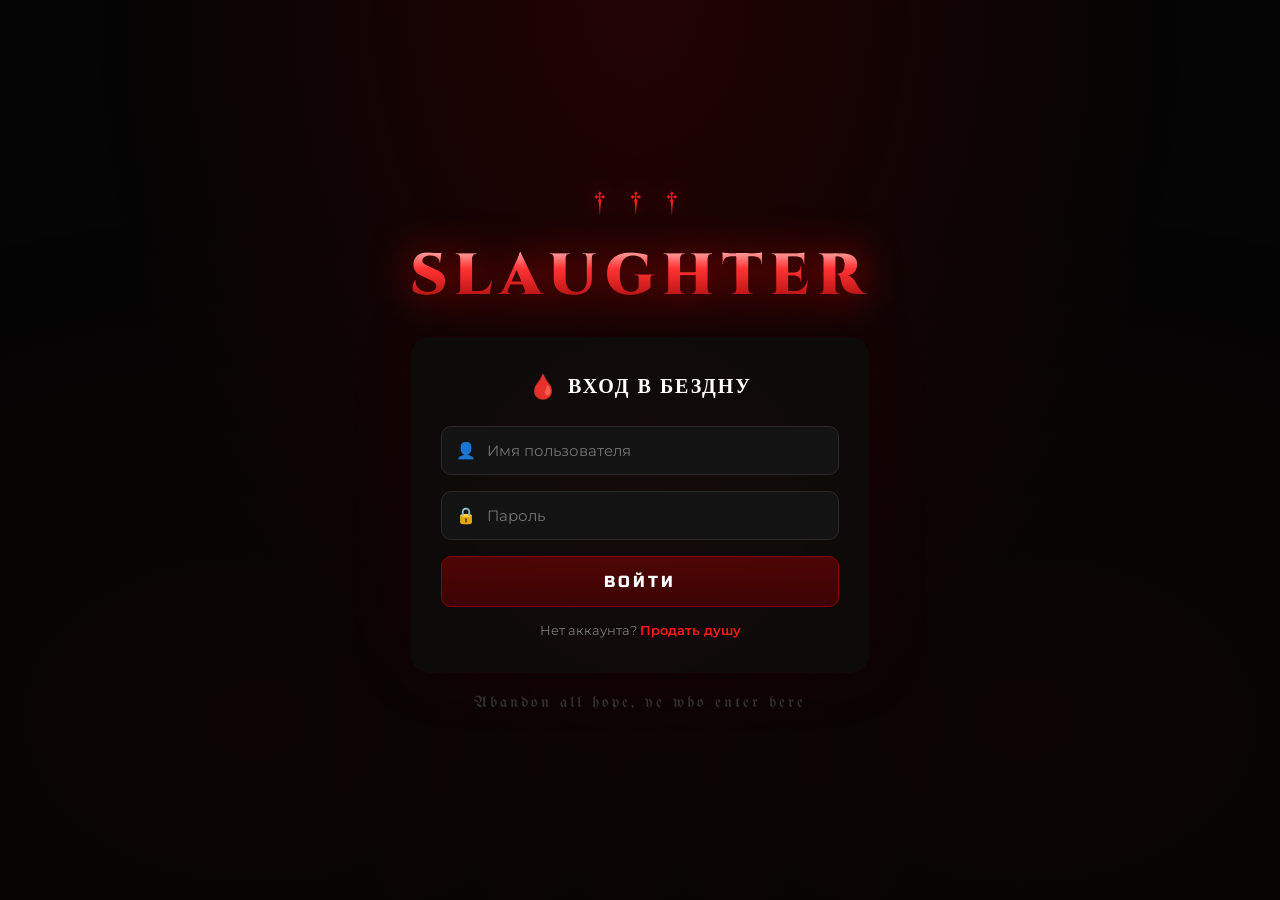
==== index.html @ d2cc7556 "Add files via upload" ====
<!DOCTYPE html>
<html lang="ru">
<head>
    <meta charset="UTF-8">
    <meta name="viewport" content="width=device-width, initial-scale=1.0">
    <title>SLAUGHTER — Орудие господства</title>
    <link rel="stylesheet" href="style.css">
</head>
<body class="main-page">

    <!-- Кровавые частицы -->
    <div class="blood-particles" id="particles"></div>

    <!-- ШАПКА С АККАУНТОМ -->
    <header class="main-header">
        <div class="header-left">
            <span class="header-logo-text">SLAUGHTER</span>
        </div>
        <div class="header-right">
            <div class="account-dropdown" id="accountDropdown">
                <button class="account-btn" id="accountBtn">
                    <span class="account-avatar">👤</span>
                    <span class="account-name" id="headerUserName">Пользователь</span>
                    <span class="account-arrow">▼</span>
                </button>
                <div class="dropdown-menu" id="dropdownMenu">
                    <div class="dropdown-user-info">
                        <div class="dropdown-avatar">👤</div>
                        <div>
                            <div class="dropdown-name" id="dropdownUserName">Пользователь</div>
                            <div class="dropdown-status">Активен</div>
                        </div>
                    </div>
                    <div class="dropdown-divider"></div>
                    <a href="#" class="dropdown-item" onclick="openSettingsModal()">
                        <span>⚙️</span> Настройки аккаунта
                    </a>
                    <a href="#" class="dropdown-item" onclick="openHwidInfoModal()">
                        <span>🔒</span> Привязки HWID
                    </a>
                    <div class="dropdown-divider"></div>
                    <a href="#" class="dropdown-item logout-item" id="logoutHeaderBtn">
                        <span>🚪</span> Выйти
                    </a>
                </div>
            </div>
        </div>
    </header>

    <div class="main-container">
        <!-- Орнамент -->
        <div class="ornament-top">† † †</div>

        <!-- Логотип -->
        <div class="logo-section">
            <h1 class="logo-title">
                <span class="logo-slau">SLAU</span><span class="logo-ghter">GHTER</span>
            </h1>
            <div class="logo-subtitle">орудие господства • minecraft cheat</div>
        </div>

        <!-- Основной контент: две колонки -->
        <div class="main-grid">
            
            <!-- ЛЕВАЯ КОЛОНКА: Новости -->
            <div class="main-left">
                <div class="news-card">
                    <div class="news-header">
                        <span class="news-icon">📰</span>
                        <h3>НОВОСТИ ПРОЕКТА</h3>
                    </div>
                    
                    <div class="news-list">
                        <div class="news-item news-pinned">
                            <div class="news-item-header">
                                <span class="news-badge">ВАЖНО</span>
                                <span class="news-date">26.05.2026</span>
                            </div>
                            <h4 class="news-title">🔥 SLAUGHTER CLIENT — ПОЛНОМАСШТАБНЫЙ РЕЛИЗ!</h4>
                            <p class="news-text">
                                Мы наконец-то выпустили полную версию клиента! Теперь доступны все модули: KillAura, Scaffold, X-Ray, Fly, Speed, NoSlow, ESP, ChestStealer и многие другие. Клиент работает на всех популярных серверах Minecraft. Обфускация на высшем уровне.
                            </p>
                        </div>

                        <div class="news-item">
                            <div class="news-item-header">
                                <span class="news-badge update">ОБНОВА</span>
                                <span class="news-date">24.05.2026</span>
                            </div>
                            <h4 class="news-title">⚡ Патч v2.1.666 — улучшенный обход защит</h4>
                            <p class="news-text">
                                Добавлен новый обход Watchdog, Intave и Matrix. Полностью переписан модуль KillAura — теперь работает безупречно.
                            </p>
                        </div>

                        <div class="news-item">
                            <div class="news-item-header">
                                <span class="news-badge beta">BETA</span>
                                <span class="news-date">20.05.2026</span>
                            </div>
                            <h4 class="news-title">🧪 BETA-ветка открыта для тестеров</h4>
                            <p class="news-text">
                                Владельцы BETA-доступа получают эксклюзивные функции раньше всех. Сейчас тестируем: AutoBuild, AntiKnockback+, и новый конфиг-менеджер.
                            </p>
                        </div>

                        <div class="news-item">
                            <div class="news-item-header">
                                <span class="news-date">18.05.2026</span>
                            </div>
                            <h4 class="news-title">📢 Планы на лето 2026</h4>
                            <p class="news-text">
                                Готовим крупное обновление: добавим визуальные темы, макросы, и поддержку Forge 1.20+. Следите за новостями!
                            </p>
                        </div>
                    </div>
                </div>
            </div>

            <!-- ПРАВАЯ КОЛОНКА: Лаунчер + скачивание -->
            <div class="main-right">
                <div class="launcher-card">
                    <div class="launcher-icon">💀</div>
                    <h2 class="launcher-name">SLAUGHTER CLIENT</h2>
                    <p class="launcher-desc">Мощнейший чит для Minecraft. Доминируй на любых серверах. Быстро, безопасно, смертельно.</p>
                    
                    <div class="features-row">
                        <div class="feature-badge">KILLAURA</div>
                        <div class="feature-badge">FLY</div>
                        <div class="feature-badge">SPEED</div>
                        <div class="feature-badge">XRAY</div>
                        <div class="feature-badge">RAPID FIRE</div>
                        <div class="feature-badge">ANTI-KA</div>
                    </div>

                    <!-- Кнопка ОПИСАНИЕ -->
                    <button class="btn-description" onclick="openDescriptionModal()">
                        <span>📋</span> ОПИСАНИЕ SLAUGHTER CLIENT
                    </button>

                    <!-- Кнопка скачивания -->
                    <button class="btn-download" id="downloadBtn" onclick="handleDownload()">
                        <span class="btn-icon">⬇️</span>
                        <span id="downloadBtnText">СКАЧАТЬ ЛАУНЧЕР</span>
                        <span class="btn-shine"></span>
                    </button>

                    <div class="subscription-status" id="subscriptionStatus"></div>

                    <a href="buy.html" class="btn-buy-secondary" id="buySubscriptionBtn" style="display: none;">
                        💳 КУПИТЬ ПОДПИСКУ
                    </a>
                </div>
            </div>

        </div>

        <!-- Подвал -->
        <div class="footer-text">No mercy. No regret. Only slaughter.</div>
    </div>

    <!-- МОДАЛКА: ОПИСАНИЕ КЛИЕНТА -->
    <div class="modal-overlay" id="descriptionModal">
        <div class="modal-plan modal-description">
            <button class="modal-close" onclick="closeDescriptionModal()">✕</button>
            <h2 class="modal-plan-title">💀 SLAUGHTER CLIENT</h2>
            <p class="description-intro">Это самый мощнейший чит-клиент.</p>
            
            <div class="description-features">
                <h3>⚡ ВОЗМОЖНОСТИ:</h3>
                
                <div class="desc-feature">
                    <span class="desc-feature-icon">🔥</span>
                    <div>
                        <strong>Rapid Fire</strong>
                        <p>Тысячи критов за меньше чем секунду. Сносит любого противника за секунду, даже голой рукой.</p>
                    </div>
                </div>

                <div class="desc-feature">
                    <span class="desc-feature-icon">⚔️</span>
                    <div>
                        <strong>KillAura — 12 блоков</strong>
                        <p>Радиус атаки увеличен до 12 блоков. Противники не успевают даже подойти.</p>
                    </div>
                </div>

                <div class="desc-feature">
                    <span class="desc-feature-icon">🕊️</span>
                    <div>
                        <strong>Fly — обход абсолютно всех античитов</strong>
                        <p>Летайте свободно на любых серверах. Ни один античит не обнаружит.</p>
                    </div>
                </div>

                <div class="desc-feature">
                    <span class="desc-feature-icon">💨</span>
                    <div>
                        <strong>Speed — обход всех античитов</strong>
                        <p>Максимальная скорость передвижения. Обходит любые защиты.</p>
                    </div>
                </div>

                <div class="desc-feature">
                    <span class="desc-feature-icon">🍎</span>
                    <div>
                        <strong>Rapid Eat</strong>
                        <p>Съедает яблоки и другую еду меньше чем за секунду. Вас невозможно убить, пока вы едите.</p>
                    </div>
                </div>

                <div class="desc-feature">
                    <span class="desc-feature-icon">🎯</span>
                    <div>
                        <strong>Multiple Goals (KillAura)</strong>
                        <p>Новая функция, позволяющая бить группы игроков до 100 человек за раз. Поддерживается Rapid Fire. Абсолютное уничтожение толпы.</p>
                    </div>
                </div>

                <div class="desc-feature">
                    <span class="desc-feature-icon">🛡️</span>
                    <div>
                        <strong>Anti-Killaura</strong>
                        <p>Не позволит никому ударить вас. Блокирует вражеские KillAura и любые атаки.</p>
                    </div>
                </div>
            </div>

            <button class="modal-plan-buy-btn" onclick="closeDescriptionModal()">
                ПОНЯЛ
            </button>
        </div>
    </div>

    <!-- МОДАЛКА: НАСТРОЙКИ АККАУНТА -->
    <div class="modal-overlay" id="settingsModal">
        <div class="modal-plan modal-settings">
            <button class="modal-close" onclick="closeSettingsModal()">✕</button>
            <h2 class="modal-plan-title">⚙️ НАСТРОЙКИ АККАУНТА</h2>
            
            <div class="settings-section">
                <h4>Сменить имя пользователя</h4>
                <div class="input-group">
                    <input type="text" id="newUsername" placeholder="Новое имя">
                </div>
                <button class="auth-btn" onclick="changeUsername()">СМЕНИТЬ ИМЯ</button>
            </div>

            <div class="settings-divider"></div>

            <div class="settings-section">
                <h4>Сменить пароль</h4>
                <div class="input-group">
                    <input type="password" id="oldPassword" placeholder="Старый пароль">
                </div>
                <div class="input-group">
                    <input type="password" id="newPassword" placeholder="Новый пароль">
                </div>
                <div class="input-group">
                    <input type="password" id="confirmPassword" placeholder="Подтвердите пароль">
                </div>
                <button class="auth-btn" onclick="changePassword()">СМЕНИТЬ ПАРОЛЬ</button>
            </div>
        </div>
    </div>

    <!-- МОДАЛКА: ПРИВЯЗКИ HWID -->
    <div class="modal-overlay" id="hwidInfoModal">
        <div class="modal-plan">
            <button class="modal-close" onclick="closeHwidInfoModal()">✕</button>
            <h2 class="modal-plan-title">🔒 ПРИВЯЗКИ HWID</h2>
            
            <div class="hwid-info-block">
                <div class="hwid-current">
                    <span class="hwid-label">Текущий HWID:</span>
                    <code class="hwid-code" id="currentHwid">A1B2-C3D4-E5F6-7890</code>
                </div>
                <p class="hwid-note">Ваш аккаунт привязан к этому оборудованию. При смене ПК или комплектующих потребуется сброс HWID.</p>
            </div>

            <div class="hwid-history">
                <h4>История сбросов:</h4>
                <div class="hwid-history-list" id="hwidHistory">
                    <div class="hwid-history-item">
                        <span class="hwid-history-date">26.05.2026</span>
                        <span class="hwid-history-action">Первичная привязка</span>
                    </div>
                </div>
            </div>

            <a href="buy.html" class="modal-plan-buy-btn" style="display: inline-block; text-align: center; text-decoration: none; margin-top: 20px;">
                СБРОСИТЬ HWID (999 ₽)
            </a>
            <p class="modal-plan-note">Сброс доступен не чаще 1 раза в 30 дней</p>
        </div>
    </div>

    <!-- МОДАЛКА: СКАЧИВАНИЕ -->
    <div class="modal-overlay" id="downloadModal">
        <div class="modal-plan">
            <button class="modal-close" onclick="closeDownloadModal()">✕</button>
            <h2 class="modal-plan-title" id="downloadModalTitle">⬇️ ЗАГРУЗКА</h2>
            <p style="text-align: center; color: #ccc; margin-bottom: 20px;" id="downloadModalText"></p>
            <button class="modal-plan-buy-btn" onclick="closeDownloadModal()">ПОНЯЛ</button>
        </div>
    </div>

    <script>
        // Проверка авторизации
        const currentUser = sessionStorage.getItem('slaughter_user');
        if (!currentUser) {
            window.location.href = 'auth.html';
        }

        document.getElementById('headerUserName').textContent = currentUser;
        document.getElementById('dropdownUserName').textContent = currentUser;

        // Дропдаун аккаунта
        const accountBtn = document.getElementById('accountBtn');
        const dropdownMenu = document.getElementById('dropdownMenu');
        let dropdownOpen = false;

        accountBtn.addEventListener('click', function(e) {
            e.stopPropagation();
            dropdownOpen = !dropdownOpen;
            dropdownMenu.classList.toggle('show', dropdownOpen);
        });

        document.addEventListener('click', function() {
            dropdownOpen = false;
            dropdownMenu.classList.remove('show');
        });

        dropdownMenu.addEventListener('click', function(e) {
            e.stopPropagation();
        });

        // Проверка подписки
        function checkSubscription() {
            const sub = localStorage.getItem('slaughter_subscription_' + currentUser);
            return sub ? JSON.parse(sub) : null;
        }

        function updateDownloadButton() {
            const sub = checkSubscription();
            const downloadBtn = document.getElementById('downloadBtn');
            const downloadBtnText = document.getElementById('downloadBtnText');
            const buyBtn = document.getElementById('buySubscriptionBtn');
            const statusDiv = document.getElementById('subscriptionStatus');

            if (sub && sub.active) {
                const endDate = new Date(sub.endDate);
                const now = new Date();
                
                if (endDate > now) {
                    downloadBtn.className = 'btn-download active-sub';
                    downloadBtnText.textContent = 'СКАЧАТЬ ЛАУНЧЕР';
                    downloadBtn.disabled = false;
                    buyBtn.style.display = 'none';
                    
                    const daysLeft = Math.ceil((endDate - now) / (1000 * 60 * 60 * 24));
                    statusDiv.innerHTML = `
                        <div class="sub-status active">
                            ✅ Подписка активна • ${sub.plan} • Осталось ${daysLeft} дн.
                        </div>`;
                } else {
                    downloadBtn.className = 'btn-download expired-sub';
                    downloadBtnText.textContent = 'ПОДПИСКА ИСТЕКЛА';
                    downloadBtn.disabled = true;
                    buyBtn.style.display = 'inline-block';
                    
                    statusDiv.innerHTML = `
                        <div class="sub-status expired">
                            ❌ Подписка истекла • ${sub.plan}
                        </div>`;
                }
            } else {
                downloadBtn.className = 'btn-download no-sub';
                downloadBtnText.textContent = 'ТРЕБУЕТСЯ ПОДПИСКА';
                downloadBtn.disabled = true;
                buyBtn.style.display = 'inline-block';
                
                statusDiv.innerHTML = `
                    <div class="sub-status no-subscription">
                        ❌ Нет активной подписки
                    </div>`;
            }
        }

        // Скачивание
        function handleDownload() {
            const sub = checkSubscription();
            if (!sub || !sub.active) {
                document.getElementById('downloadModalTitle').textContent = '⚠️ ДОСТУП ЗАКРЫТ';
                document.getElementById('downloadModalText').textContent = 'Для скачивания лаунчера необходима активная подписка. Перейдите в раздел покупки и выберите тариф.';
                document.getElementById('downloadModal').classList.add('active');
                document.body.style.overflow = 'hidden';
                return;
            }

            const endDate = new Date(sub.endDate);
            const now = new Date();
            if (endDate <= now) {
                document.getElementById('downloadModalTitle').textContent = '⚠️ ПОДПИСКА ИСТЕКЛА';
                document.getElementById('downloadModalText').textContent = 'Срок вашей подписки истёк. Продлите подписку для продолжения использования.';
                document.getElementById('downloadModal').classList.add('active');
                document.body.style.overflow = 'hidden';
                return;
            }

            document.getElementById('downloadModalTitle').textContent = '⬇️ ЗАГРУЗКА НАЧАЛАСЬ';
            document.getElementById('downloadModalText').textContent = 'SLAUGHTER_Launcher_v2.1.666.exe будет загружен в ближайшее время. Проверьте папку "Загрузки".';
            document.getElementById('downloadModal').classList.add('active');
            document.body.style.overflow = 'hidden';
        }

        function closeDownloadModal() {
            document.getElementById('downloadModal').classList.remove('active');
            document.body.style.overflow = '';
        }

        // Модалка описания
        function openDescriptionModal() {
            document.getElementById('descriptionModal').classList.add('active');
            document.body.style.overflow = 'hidden';
        }

        function closeDescriptionModal() {
            document.getElementById('descriptionModal').classList.remove('active');
            document.body.style.overflow = '';
        }

        // Модалка настроек
        function openSettingsModal() {
            dropdownOpen = false;
            dropdownMenu.classList.remove('show');
            document.getElementById('settingsModal').classList.add('active');
            document.body.style.overflow = 'hidden';
        }

        function closeSettingsModal() {
            document.getElementById('settingsModal').classList.remove('active');
            document.body.style.overflow = '';
        }

        function changeUsername() {
            const newName = document.getElementById('newUsername').value.trim();
            if (!newName) { alert('Введите новое имя!'); return; }
            const userDataKey = 'slaughter_user_' + currentUser;
            const userData = JSON.parse(localStorage.getItem(userDataKey) || '{}');
            userData.user = newName;
            localStorage.removeItem(userDataKey);
            localStorage.setItem('slaughter_user_' + newName, JSON.stringify(userData));
            sessionStorage.setItem('slaughter_user', newName);
            document.getElementById('headerUserName').textContent = newName;
            document.getElementById('dropdownUserName').textContent = newName;
            document.getElementById('newUsername').value = '';
            alert('Имя успешно изменено!');
            location.reload();
        }

        function changePassword() {
            const oldPass = document.getElementById('oldPassword').value.trim();
            const newPass = document.getElementById('newPassword').value.trim();
            const confirmPass = document.getElementById('confirmPassword').value.trim();
            if (!oldPass || !newPass || !confirmPass) { alert('Заполните все поля!'); return; }
            if (newPass !== confirmPass) { alert('Пароли не совпадают!'); return; }
            const userDataKey = 'slaughter_user_' + currentUser;
            const userData = JSON.parse(localStorage.getItem(userDataKey) || '{}');
            if (userData.pass && userData.pass !== oldPass) { alert('Неверный старый пароль!'); return; }
            userData.pass = newPass;
            localStorage.setItem(userDataKey, JSON.stringify(userData));
            document.getElementById('oldPassword').value = '';
            document.getElementById('newPassword').value = '';
            document.getElementById('confirmPassword').value = '';
            alert('Пароль успешно изменён!');
        }

        // Модалка HWID
        function openHwidInfoModal() {
            dropdownOpen = false;
            dropdownMenu.classList.remove('show');
            document.getElementById('hwidInfoModal').classList.add('active');
            document.body.style.overflow = 'hidden';
            const fakeHwid = Array.from({length: 4}, () => 
                Math.random().toString(16).substring(2, 6).toUpperCase()
            ).join('-');
            document.getElementById('currentHwid').textContent = fakeHwid;
        }

        function closeHwidInfoModal() {
            document.getElementById('hwidInfoModal').classList.remove('active');
            document.body.style.overflow = '';
        }

        // Выход
        document.getElementById('logoutHeaderBtn').addEventListener('click', function(e) {
            e.preventDefault();
            sessionStorage.removeItem('slaughter_user');
            window.location.href = 'auth.html';
        });

        // Закрытие модалок по фону
        ['downloadModal', 'settingsModal', 'hwidInfoModal', 'descriptionModal'].forEach(id => {
            document.getElementById(id).addEventListener('click', function(e) {
                if (e.target === this) {
                    this.classList.remove('active');
                    document.body.style.overflow = '';
                }
            });
        });

        // Частицы
        const particlesContainer = document.getElementById('particles');
        for (let i = 0; i < 30; i++) {
            const drop = document.createElement('div');
            drop.classList.add('blood-drop');
            drop.style.left = Math.random() * 100 + '%';
            drop.style.animationDuration = (Math.random() * 4 + 3) + 's';
            drop.style.animationDelay = Math.random() * 6 + 's';
            drop.style.width = (Math.random() * 4 + 1) + 'px';
            drop.style.height = drop.style.width;
            particlesContainer.appendChild(drop);
        }

        updateDownloadButton();

        // Тестовые функции
        console.log('%c🩸 Тестовые команды:', 'color: #ff1a1a; font-size: 14px;');
        console.log('%caddTestSubscription() %c— добавить подписку', 'color: #fff;', 'color: #888;');
        console.log('%cremoveTestSubscription() %c— удалить подписку', 'color: #fff;', 'color: #888;');

        window.addTestSubscription = function() {
            const sub = {
                active: true,
                plan: '30 дней — STABLE',
                endDate: new Date(Date.now() + 30 * 24 * 60 * 60 * 1000).toISOString(),
                purchasedAt: new Date().toISOString()
            };
            localStorage.setItem('slaughter_subscription_' + currentUser, JSON.stringify(sub));
            updateDownloadButton();
            console.log('✅ Подписка добавлена!');
        };

        window.removeTestSubscription = function() {
            localStorage.removeItem('slaughter_subscription_' + currentUser);
            updateDownloadButton();
            console.log('❌ Подписка удалена!');
        };
    </script>
</body>
</html>
---- style.css ----
@import url('https://fonts.googleapis.com/css2?family=UnifrakturMaguntia&display=swap');
@import url('https://fonts.googleapis.com/css2?family=Montserrat:wght@300;400;500;600;700;800;900&display=swap');
@import url('https://fonts.googleapis.com/css2?family=Russo+One&display=swap');
@import url('https://fonts.googleapis.com/css2?family=Cinzel:wght@400;600;700;900&display=swap');

:root {
    --blood: #8b0000;
    --blood-bright: #ff1a1a;
    --blood-deep: #4a0000;
    --dark: #050505;
    --dark-card: #0a0a0a;
    --dark-card2: #111111;
    --dark-border: #1a0000;
    --text: #b0b0b0;
    --text-bright: #ffffff;
    --accent-glow: rgba(255, 0, 0, 0.7);
    --gothic: 'UnifrakturMaguntia', cursive;
    --main: 'Montserrat', sans-serif;
    --russo: 'Russo One', sans-serif;
    --cinzel: 'Cinzel', serif;
}

* {
    margin: 0;
    padding: 0;
    box-sizing: border-box;
}

body {
    background-color: var(--dark);
    color: var(--text);
    font-family: var(--main);
    min-height: 100vh;
    overflow-x: hidden;
    position: relative;
}

body::before {
    content: '';
    position: fixed;
    top: 0;
    left: 0;
    width: 100%;
    height: 100%;
    background:
        radial-gradient(ellipse at 50% 0%, rgba(80, 0, 0, 0.4) 0%, transparent 60%),
        radial-gradient(ellipse at 20% 80%, rgba(40, 0, 0, 0.2) 0%, transparent 50%),
        radial-gradient(ellipse at 80% 80%, rgba(40, 0, 0, 0.2) 0%, transparent 50%);
    z-index: 0;
    pointer-events: none;
}

/* Частицы */
.blood-particles {
    position: fixed;
    top: 0;
    left: 0;
    width: 100%;
    height: 100%;
    pointer-events: none;
    z-index: 1;
}

.blood-drop {
    position: absolute;
    width: 4px;
    height: 4px;
    background: var(--blood-bright);
    border-radius: 50%;
    animation: fall linear infinite;
    opacity: 0;
    box-shadow: 0 0 8px var(--blood-bright), 0 0 15px var(--blood);
}

@keyframes fall {
    0% {
        transform: translateY(-100px) translateX(0);
        opacity: 0;
    }
    10% {
        opacity: 0.8;
    }
    90% {
        opacity: 0.8;
    }
    100% {
        transform: translateY(105vh) translateX(80px);
        opacity: 0;
    }
}

/* Орнамент */
.ornament-top {
    text-align: center;
    font-family: var(--gothic);
    color: var(--blood-bright);
    font-size: 26px;
    letter-spacing: 8px;
    text-shadow: 0 0 20px var(--accent-glow), 0 0 40px var(--blood);
    animation: flicker 3s infinite;
    user-select: none;
    position: relative;
    z-index: 2;
}

@keyframes flicker {
    0%,
    100% {
        opacity: 1;
        text-shadow: 0 0 20px var(--accent-glow), 0 0 40px var(--blood);
    }
    5% {
        opacity: 0.6;
        text-shadow: 0 0 30px var(--accent-glow), 0 0 60px var(--blood);
    }
    10% {
        opacity: 1;
        text-shadow: 0 0 15px var(--accent-glow), 0 0 35px var(--blood);
    }
    50% {
        opacity: 0.8;
        text-shadow: 0 0 25px var(--accent-glow), 0 0 50px var(--blood);
    }
}

/* ==================== ШАПКА ==================== */
.main-header {
    position: fixed;
    top: 0;
    left: 0;
    width: 100%;
    padding: 12px 25px;
    display: flex;
    align-items: center;
    justify-content: space-between;
    z-index: 100;
    background: rgba(5, 5, 5, 0.85);
    backdrop-filter: blur(10px);
    -webkit-backdrop-filter: blur(10px);
    border-bottom: 1px solid #1a0000;
}

.header-left {}

.header-logo-text {
    font-family: var(--cinzel);
    font-size: 20px;
    font-weight: 900;
    letter-spacing: 4px;
    color: var(--blood-bright);
    text-shadow: 0 0 15px rgba(255, 0, 0, 0.5);
}

.header-right {
    position: relative;
}

.account-dropdown {
    position: relative;
}

.account-btn {
    display: flex;
    align-items: center;
    gap: 8px;
    background: rgba(139, 0, 0, 0.2);
    border: 1px solid #2a0000;
    color: #ccc;
    padding: 8px 16px;
    border-radius: 50px;
    cursor: pointer;
    font-family: var(--main);
    font-size: 14px;
    font-weight: 600;
    transition: all 0.3s;
}

.account-btn:hover {
    border-color: var(--blood);
    background: rgba(139, 0, 0, 0.35);
    color: #fff;
}

.account-avatar {
    font-size: 18px;
}

.account-name {
    max-width: 120px;
    overflow: hidden;
    text-overflow: ellipsis;
    white-space: nowrap;
}

.account-arrow {
    font-size: 10px;
    color: #666;
    transition: transform 0.3s;
}

.dropdown-menu {
    display: none;
    position: absolute;
    top: calc(100% + 8px);
    right: 0;
    background: #0d0d0d;
    border: 1px solid #1a0000;
    border-radius: 14px;
    min-width: 240px;
    box-shadow: 0 10px 40px rgba(0, 0, 0, 0.7), 0 0 30px rgba(139, 0, 0, 0.15);
    overflow: hidden;
    z-index: 200;
    animation: dropdownIn 0.2s ease;
}

.dropdown-menu.show {
    display: block;
}

@keyframes dropdownIn {
    from {
        opacity: 0;
        transform: translateY(-10px);
    }
    to {
        opacity: 1;
        transform: translateY(0);
    }
}

.dropdown-user-info {
    display: flex;
    align-items: center;
    gap: 12px;
    padding: 16px 18px;
}

.dropdown-avatar {
    width: 42px;
    height: 42px;
    background: rgba(139, 0, 0, 0.3);
    border: 1px solid var(--blood);
    border-radius: 50%;
    display: flex;
    align-items: center;
    justify-content: center;
    font-size: 20px;
}

.dropdown-name {
    color: #fff;
    font-weight: 700;
    font-size: 15px;
}

.dropdown-status {
    color: #4a4;
    font-size: 12px;
}

.dropdown-divider {
    height: 1px;
    background: #1a1a1a;
}

.dropdown-item {
    display: flex;
    align-items: center;
    gap: 10px;
    padding: 13px 18px;
    color: #aaa;
    text-decoration: none;
    font-size: 14px;
    font-weight: 500;
    transition: all 0.2s;
    cursor: pointer;
}

.dropdown-item:hover {
    background: rgba(139, 0, 0, 0.15);
    color: #fff;
}

.dropdown-item.logout-item {
    color: #888;
}

.dropdown-item.logout-item:hover {
    color: var(--blood-bright);
    background: rgba(139, 0, 0, 0.1);
}

/* ==================== ГЛАВНАЯ ==================== */
.main-page {
    padding-top: 70px;
}

.main-container {
    position: relative;
    z-index: 10;
    width: 100%;
    max-width: 1200px;
    margin: 0 auto;
    padding: 20px;
    display: flex;
    flex-direction: column;
    align-items: center;
    gap: 20px;
}

.logo-section {
    text-align: center;
    margin-bottom: 5px;
}

.logo-title {
    font-family: var(--cinzel);
    font-size: 56px;
    font-weight: 900;
    letter-spacing: 6px;
    line-height: 1;
}

.logo-slau {
    background: linear-gradient(180deg, #ffffff 0%, #cccccc 100%);
    -webkit-background-clip: text;
    background-clip: text;
    -webkit-text-fill-color: transparent;
}

.logo-ghter {
    background: linear-gradient(180deg, #ff4444 0%, #8b0000 100%);
    -webkit-background-clip: text;
    background-clip: text;
    -webkit-text-fill-color: transparent;
    filter: drop-shadow(0 0 15px rgba(255, 0, 0, 0.8));
}

.logo-subtitle {
    font-family: var(--main);
    font-weight: 300;
    font-size: 13px;
    letter-spacing: 6px;
    text-transform: uppercase;
    color: #666;
    margin-top: 5px;
}

.main-grid {
    display: grid;
    grid-template-columns: 1fr 1fr;
    gap: 25px;
    width: 100%;
    align-items: start;
}

.main-left {}

.main-right {}

/* Новости */
.news-card {
    background: var(--dark-card);
    border: 2px solid var(--dark-border);
    border-radius: 24px;
    padding: 28px 22px;
    box-shadow: 0 0 30px rgba(0, 0, 0, 0.4);
    height: fit-content;
}

.news-header {
    display: flex;
    align-items: center;
    gap: 10px;
    margin-bottom: 18px;
    padding-bottom: 14px;
    border-bottom: 1px solid #1a1a1a;
}

.news-header h3 {
    font-family: var(--cinzel);
    font-size: 19px;
    color: #fff;
    letter-spacing: 2px;
}

.news-icon {
    font-size: 22px;
}

.news-list {
    display: flex;
    flex-direction: column;
    gap: 14px;
    max-height: 550px;
    overflow-y: auto;
    padding-right: 5px;
}

.news-list::-webkit-scrollbar {
    width: 4px;
}

.news-list::-webkit-scrollbar-track {
    background: #0a0a0a;
    border-radius: 2px;
}

.news-list::-webkit-scrollbar-thumb {
    background: var(--blood);
    border-radius: 2px;
}

.news-item {
    background: rgba(255, 255, 255, 0.015);
    border: 1px solid #151515;
    border-radius: 14px;
    padding: 16px;
    transition: all 0.3s;
}

.news-item:hover {
    border-color: #2a0000;
    background: rgba(255, 0, 0, 0.02);
}

.news-item.news-pinned {
    border-color: var(--blood);
    background: rgba(139, 0, 0, 0.05);
}

.news-item-header {
    display: flex;
    align-items: center;
    gap: 10px;
    margin-bottom: 6px;
}

.news-badge {
    padding: 3px 10px;
    border-radius: 50px;
    font-size: 10px;
    font-weight: 700;
    letter-spacing: 1px;
    background: var(--blood);
    color: #fff;
}

.news-badge.update {
    background: #1a6b1a;
}

.news-badge.beta {
    background: #6b4a1a;
}

.news-date {
    color: #555;
    font-size: 11px;
}

.news-title {
    font-size: 14px;
    font-weight: 700;
    color: #ddd;
    margin-bottom: 6px;
}

.news-text {
    font-size: 12px;
    color: #999;
    line-height: 1.5;
}

/* Лаунчер */
.launcher-card {
    background: var(--dark-card);
    border: 2px solid var(--dark-border);
    border-radius: 24px;
    padding: 35px 28px;
    text-align: center;
    position: relative;
    box-shadow: 0 0 40px rgba(139, 0, 0, 0.2);
    width: 100%;
    animation: cardPulse 4s infinite ease-in-out;
}

@keyframes cardPulse {
    0%,
    100% {
        box-shadow: 0 0 40px rgba(139, 0, 0, 0.2);
    }
    50% {
        box-shadow: 0 0 55px rgba(255, 0, 0, 0.3);
    }
}

.launcher-icon {
    font-size: 50px;
    margin-bottom: 10px;
    animation: iconFloat 3s infinite ease-in-out;
}

@keyframes iconFloat {
    0%,
    100% {
        transform: translateY(0);
    }
    50% {
        transform: translateY(-10px);
    }
}

.launcher-name {
    font-family: var(--cinzel);
    font-size: 24px;
    font-weight: 700;
    color: #fff;
    letter-spacing: 3px;
    margin-bottom: 10px;
}

.launcher-desc {
    color: #888;
    font-size: 13px;
    line-height: 1.6;
    margin-bottom: 18px;
}

.features-row {
    display: flex;
    flex-wrap: wrap;
    justify-content: center;
    gap: 7px;
    margin-bottom: 20px;
}

.feature-badge {
    background: rgba(139, 0, 0, 0.3);
    border: 1px solid var(--blood);
    padding: 5px 12px;
    border-radius: 50px;
    font-size: 10px;
    font-weight: 700;
    letter-spacing: 1px;
    color: var(--blood-bright);
}

/* Кнопка описания */
.btn-description {
    display: inline-block;
    background: transparent;
    border: 1px solid #444;
    color: #aaa;
    font-family: var(--russo);
    font-size: 14px;
    text-transform: uppercase;
    letter-spacing: 2px;
    padding: 12px 25px;
    border-radius: 8px;
    cursor: pointer;
    text-decoration: none;
    transition: all 0.3s ease;
    margin-bottom: 15px;
    width: auto;
}

.btn-description:hover {
    border-color: #888;
    color: #fff;
    box-shadow: 0 0 20px rgba(255, 255, 255, 0.1);
    transform: translateY(-2px);
}

/* Кнопка скачивания */
.btn-download {
    display: inline-block;
    background: linear-gradient(180deg, #1a0000 0%, #0a0000 100%);
    border: 2px solid var(--blood);
    color: var(--blood-bright);
    font-family: var(--russo);
    font-size: 20px;
    text-transform: uppercase;
    letter-spacing: 2px;
    padding: 16px 45px;
    border-radius: 10px;
    cursor: pointer;
    text-decoration: none;
    position: relative;
    overflow: hidden;
    transition: all 0.4s ease;
    box-shadow: 0 5px 25px rgba(139, 0, 0, 0.4);
    margin-bottom: 12px;
}

.btn-download:hover:not(:disabled) {
    background: linear-gradient(180deg, #2a0000 0%, #1a0000 100%);
    border-color: var(--blood-bright);
    color: #fff;
    box-shadow: 0 5px 50px rgba(255, 0, 0, 0.6);
    transform: scale(1.05);
    letter-spacing: 4px;
}

.btn-download:active:not(:disabled) {
    transform: scale(0.95);
}

.btn-download:disabled {
    cursor: not-allowed;
    opacity: 0.5;
}

.btn-download.active-sub {
    border-color: #1a6b1a;
    color: #4a4;
    box-shadow: 0 5px 25px rgba(0, 139, 0, 0.3);
}

.btn-download.active-sub:hover:not(:disabled) {
    border-color: #2a9b2a;
    color: #fff;
    box-shadow: 0 5px 50px rgba(0, 200, 0, 0.5);
}

.btn-download.expired-sub {
    border-color: #666;
    color: #888;
}

.btn-download.no-sub {
    border-color: #666;
    color: #888;
}

.btn-icon {
    margin-right: 8px;
}

.btn-shine {
    position: absolute;
    top: 0;
    left: -100%;
    width: 100%;
    height: 100%;
    background: linear-gradient(90deg, transparent, rgba(255, 0, 0, 0.15), transparent);
    transition: left 0.5s ease;
}

.btn-download:hover .btn-shine {
    left: 100%;
}

/* Статус подписки */
.subscription-status {
    margin-top: 8px;
}

.sub-status {
    font-size: 12px;
    padding: 6px 14px;
    border-radius: 50px;
    display: inline-block;
}

.sub-status.active {
    background: rgba(0, 139, 0, 0.15);
    border: 1px solid #1a6b1a;
    color: #4a4;
}

.sub-status.expired {
    background: rgba(139, 0, 0, 0.15);
    border: 1px solid var(--blood);
    color: #a44;
}

.sub-status.no-subscription {
    background: rgba(255, 255, 255, 0.03);
    border: 1px solid #333;
    color: #888;
}

/* Кнопка покупки */
.btn-buy-secondary {
    display: inline-block;
    margin-top: 10px;
    background: transparent;
    border: 1px solid var(--blood);
    color: var(--blood-bright);
    font-family: var(--russo);
    font-size: 15px;
    text-transform: uppercase;
    letter-spacing: 2px;
    padding: 12px 30px;
    border-radius: 8px;
    text-decoration: none;
    transition: all 0.3s;
}

.btn-buy-secondary:hover {
    background: var(--blood);
    color: #fff;
    box-shadow: 0 0 25px rgba(255, 0, 0, 0.5);
}

/* Футер */
.footer-text {
    text-align: center;
    font-family: var(--cinzel);
    font-size: 13px;
    color: #333;
    letter-spacing: 4px;
    text-transform: uppercase;
    margin-top: 10px;
}

/* ==================== АВТОРИЗАЦИЯ ==================== */
.auth-page {
    display: flex;
    align-items: center;
    justify-content: center;
    padding: 20px;
    min-height: 100vh;
}

.auth-wrapper {
    position: relative;
    z-index: 10;
    width: 100%;
    max-width: 460px;
    display: flex;
    flex-direction: column;
    align-items: center;
    gap: 20px;
}

.auth-logo {
    font-family: var(--cinzel);
    font-size: 58px;
    font-weight: 900;
    letter-spacing: 8px;
    text-align: center;
    background: linear-gradient(180deg, #fff 0%, #ff3333 40%, #8b0000 100%);
    -webkit-background-clip: text;
    background-clip: text;
    -webkit-text-fill-color: transparent;
    filter: drop-shadow(0 0 20px rgba(255, 0, 0, 0.7));
    animation: logoGlow 2s infinite ease-in-out;
}

@keyframes logoGlow {
    0%,
    100% {
        filter: drop-shadow(0 0 20px rgba(255, 0, 0, 0.7));
    }
    50% {
        filter: drop-shadow(0 0 35px rgba(255, 0, 0, 1));
    }
}

.auth-card {
    background: var(--dark-card);
    border: 1px solid var(--dark-border);
    border-radius: 20px;
    padding: 35px 30px;
    width: 100%;
    box-shadow: 0 0 30px rgba(0, 0, 0, 0.6), 0 0 60px rgba(139, 0, 0, 0.15);
    position: relative;
    overflow: hidden;
}

.auth-card::before {
    content: '';
    position: absolute;
    top: -50%;
    left: -50%;
    width: 200%;
    height: 200%;
    background: radial-gradient(circle, rgba(255, 0, 0, 0.04) 0%, transparent 70%);
    animation: rotateGlow 8s linear infinite;
}

@keyframes rotateGlow {
    0% {
        transform: rotate(0deg);
    }
    100% {
        transform: rotate(360deg);
    }
}

.auth-card-header {
    display: flex;
    align-items: center;
    justify-content: center;
    gap: 10px;
    margin-bottom: 25px;
}

.auth-card-header h2 {
    font-family: var(--cinzel);
    font-size: 20px;
    color: var(--text-bright);
    letter-spacing: 2px;
    position: relative;
    z-index: 1;
}

.auth-card-icon {
    font-size: 24px;
}

.input-group {
    position: relative;
    margin-bottom: 16px;
    z-index: 1;
}

.input-group input {
    width: 100%;
    background: rgba(20, 20, 20, 0.9);
    border: 1px solid #2a2a2a;
    border-radius: 10px;
    padding: 14px 16px 14px 45px;
    color: #fff;
    font-family: var(--main);
    font-size: 15px;
    transition: all 0.3s ease;
    outline: none;
}

.input-group input:focus {
    border-color: var(--blood-bright);
    box-shadow: 0 0 20px rgba(255, 0, 0, 0.25);
    background: rgba(25, 0, 0, 0.6);
}

.input-icon {
    position: absolute;
    left: 15px;
    top: 50%;
    transform: translateY(-50%);
    font-size: 16px;
}

.auth-btn {
    width: 100%;
    padding: 15px;
    border: 1px solid var(--blood);
    background: linear-gradient(180deg, rgba(139, 0, 0, 0.5) 0%, rgba(80, 0, 0, 0.7) 100%);
    color: #fff;
    font-family: var(--russo);
    font-size: 16px;
    text-transform: uppercase;
    letter-spacing: 3px;
    border-radius: 10px;
    cursor: pointer;
    transition: all 0.3s ease;
    position: relative;
    z-index: 1;
    overflow: hidden;
}

.auth-btn:hover {
    background: linear-gradient(180deg, rgba(200, 0, 0, 0.7) 0%, rgba(120, 0, 0, 0.9) 100%);
    border-color: var(--blood-bright);
    box-shadow: 0 0 35px rgba(255, 0, 0, 0.5);
    letter-spacing: 4px;
}

.auth-btn:active {
    transform: scale(0.96);
}

.auth-switch {
    text-align: center;
    margin-top: 15px;
    font-size: 13px;
    color: #777;
    position: relative;
    z-index: 1;
}

.auth-switch a {
    color: var(--blood-bright);
    text-decoration: none;
    cursor: pointer;
    font-weight: 600;
    transition: all 0.3s;
}

.auth-switch a:hover {
    text-shadow: 0 0 15px var(--blood-bright);
}

.auth-footer {
    text-align: center;
    font-family: var(--gothic);
    font-size: 16px;
    color: #333;
    letter-spacing: 3px;
    animation: flicker 4s infinite;
}

/* ==================== BUY СТРАНИЦА ==================== */
.buy-page {
    padding: 30px 20px;
    min-height: 100vh;
}

.buy-container {
    position: relative;
    z-index: 10;
    max-width: 1100px;
    margin: 0 auto;
    display: flex;
    flex-direction: column;
    align-items: center;
    gap: 20px;
}

.back-btn {
    align-self: flex-start;
    color: #777;
    text-decoration: none;
    font-size: 15px;
    font-weight: 600;
    transition: all 0.3s;
    padding: 10px 0;
}

.back-btn:hover {
    color: var(--blood-bright);
}

.buy-title {
    font-family: var(--cinzel);
    font-size: 36px;
    font-weight: 900;
    text-align: center;
    background: linear-gradient(180deg, #fff 0%, #ff3333 50%, #8b0000 100%);
    -webkit-background-clip: text;
    background-clip: text;
    -webkit-text-fill-color: transparent;
    filter: drop-shadow(0 0 15px rgba(255, 0, 0, 0.6));
}

.buy-subtitle {
    color: #777;
    font-size: 15px;
    letter-spacing: 2px;
    text-align: center;
}

/* Секции */
.section-block {
    width: 100%;
    margin-bottom: 15px;
}

.section-label {
    display: inline-block;
    font-family: var(--cinzel);
    font-size: 18px;
    font-weight: 700;
    letter-spacing: 3px;
    padding: 8px 20px;
    background: var(--blood);
    color: #fff;
    border-radius: 6px;
    margin-bottom: 5px;
}

.section-label.beta-label {
    background: #6b4a1a;
}

.section-label.hwid-label {
    background: #1a1a1a;
    border: 1px solid #333;
}

.section-desc {
    color: #777;
    font-size: 13px;
    margin-bottom: 18px;
}

.beta-section {
    background: rgba(107, 74, 26, 0.05);
    border: 1px solid rgba(107, 74, 26, 0.2);
    border-radius: 20px;
    padding: 25px;
}

.hwid-section {
    background: rgba(255, 255, 255, 0.01);
    border: 1px solid #1a1a1a;
    border-radius: 20px;
    padding: 25px;
}

/* Сетка планов */
.plans-grid {
    display: grid;
    grid-template-columns: repeat(auto-fit, minmax(230px, 1fr));
    gap: 18px;
    width: 100%;
}

.plan-card {
    background: var(--dark-card);
    border: 1px solid #1a1a1a;
    border-radius: 20px;
    padding: 28px 20px;
    text-align: center;
    position: relative;
    transition: all 0.4s ease;
    overflow: hidden;
    display: flex;
    flex-direction: column;
}

.plan-card:hover {
    border-color: var(--blood);
    transform: translateY(-6px);
    box-shadow: 0 15px 40px rgba(139, 0, 0, 0.3);
}

.plan-card.popular {
    border-color: var(--blood);
    box-shadow: 0 0 30px rgba(139, 0, 0, 0.3);
}

.plan-card.ultimate {
    border-color: var(--blood-bright);
    box-shadow: 0 0 35px rgba(255, 0, 0, 0.4);
}

.plan-popular-badge {
    position: absolute;
    top: 15px;
    right: 15px;
    background: var(--blood);
    color: #fff;
    padding: 5px 12px;
    border-radius: 50px;
    font-size: 10px;
    font-weight: 700;
    letter-spacing: 1px;
}

.plan-popular-badge.ultimate-badge {
    background: var(--blood-bright);
    animation: badgeGlow 1.5s infinite;
}

@keyframes badgeGlow {
    0%,
    100% {
        box-shadow: 0 0 10px rgba(255, 0, 0, 0.5);
    }
    50% {
        box-shadow: 0 0 25px rgba(255, 0, 0, 0.9);
    }
}

.plan-header {
    display: flex;
    align-items: center;
    justify-content: center;
    gap: 10px;
    margin-bottom: 12px;
    margin-top: 10px;
}

.plan-icon {
    font-size: 28px;
}

.plan-header h3 {
    font-family: var(--cinzel);
    font-size: 19px;
    font-weight: 700;
    color: #fff;
    letter-spacing: 2px;
}

.plan-price {
    font-family: var(--russo);
    font-size: 32px;
    color: #fff;
    margin-bottom: 4px;
}

.plan-price-per {
    color: #666;
    font-size: 12px;
    margin-bottom: 18px;
}

.plan-btn {
    width: 100%;
    padding: 13px;
    border: 1px solid var(--blood);
    background: transparent;
    color: var(--blood-bright);
    font-family: var(--russo);
    font-size: 14px;
    text-transform: uppercase;
    letter-spacing: 2px;
    border-radius: 8px;
    cursor: pointer;
    transition: all 0.3s;
    margin-top: auto;
}

.plan-btn:hover {
    background: var(--blood);
    color: #fff;
    box-shadow: 0 0 25px rgba(255, 0, 0, 0.5);
}

.plan-btn.ultimate-btn {
    border-color: var(--blood-bright);
    color: #fff;
    background: linear-gradient(180deg, rgba(139, 0, 0, 0.6) 0%, rgba(60, 0, 0, 0.8) 100%);
}

.plan-btn.ultimate-btn:hover {
    background: var(--blood-bright);
    box-shadow: 0 0 40px rgba(255, 0, 0, 0.7);
}

.plan-btn.beta-btn {
    border-color: #b8860b;
    color: #b8860b;
}

.plan-btn.beta-btn:hover {
    background: #6b4a1a;
    color: #fff;
    box-shadow: 0 0 25px rgba(184, 134, 11, 0.5);
}

.plan-btn.hwid-btn {
    border-color: #666;
    color: #aaa;
}

.plan-btn.hwid-btn:hover {
    background: #333;
    color: #fff;
    box-shadow: 0 0 25px rgba(255, 255, 255, 0.15);
}

/* Аддоны */
.addon-card {
    display: flex;
    align-items: center;
    justify-content: space-between;
    gap: 25px;
    flex-wrap: wrap;
}

.addon-left {
    display: flex;
    align-items: flex-start;
    gap: 15px;
    flex: 1;
    min-width: 250px;
}

.addon-icon {
    font-size: 40px;
    flex-shrink: 0;
}

.addon-left h3 {
    font-family: var(--cinzel);
    font-size: 18px;
    color: #fff;
    letter-spacing: 2px;
    margin-bottom: 6px;
}

.addon-desc {
    color: #999;
    font-size: 13px;
    line-height: 1.5;
    margin-bottom: 8px;
}

.addon-desc strong {
    color: #ddd;
}

.addon-require {
    color: #b8860b;
    font-size: 12px;
}

.addon-right {
    text-align: center;
    flex-shrink: 0;
}

.addon-price {
    font-family: var(--russo);
    font-size: 30px;
    color: #fff;
}

.addon-price-per {
    color: #666;
    font-size: 12px;
    margin-bottom: 12px;
}

/* ==================== МОДАЛКИ ==================== */
.modal-overlay {
    display: none;
    position: fixed;
    top: 0;
    left: 0;
    width: 100%;
    height: 100%;
    background: rgba(0, 0, 0, 0.9);
    z-index: 1000;
    align-items: center;
    justify-content: center;
    padding: 20px;
}

.modal-overlay.active {
    display: flex;
}

.modal-plan {
    background: var(--dark-card2);
    border: 2px solid var(--blood);
    border-radius: 24px;
    padding: 35px 28px;
    max-width: 500px;
    width: 100%;
    position: relative;
    animation: modalIn 0.4s ease;
    box-shadow: 0 0 60px rgba(255, 0, 0, 0.3);
    max-height: 90vh;
    overflow-y: auto;
}

.modal-settings {
    max-width: 550px;
}

.modal-description {
    max-width: 600px;
}

@keyframes modalIn {
    from {
        transform: scale(0.8) translateY(30px);
        opacity: 0;
    }
    to {
        transform: scale(1) translateY(0);
        opacity: 1;
    }
}

.modal-close {
    position: absolute;
    top: 15px;
    right: 15px;
    background: none;
    border: none;
    color: #666;
    font-size: 22px;
    cursor: pointer;
    transition: all 0.3s;
    z-index: 10;
}

.modal-close:hover {
    color: var(--blood-bright);
}

.modal-plan-title {
    font-family: var(--cinzel);
    font-size: 26px;
    color: #fff;
    text-align: center;
    letter-spacing: 3px;
    margin-bottom: 5px;
}

.modal-plan-price {
    text-align: center;
    font-family: var(--russo);
    font-size: 40px;
    color: var(--blood-bright);
    margin-bottom: 22px;
    text-shadow: 0 0 20px rgba(255, 0, 0, 0.5);
}

.modal-plan-features {
    margin-bottom: 22px;
}

.modal-feature-item {
    padding: 9px 0;
    font-size: 14px;
    color: #ccc;
    border-bottom: 1px solid rgba(255, 255, 255, 0.04);
}

.modal-feature-item:last-child {
    border-bottom: none;
}

.modal-plan-payment {
    margin-bottom: 22px;
}

.payment-title {
    color: #888;
    font-size: 14px;
    margin-bottom: 10px;
    text-align: center;
}

.payment-methods {
    display: flex;
    gap: 10px;
    justify-content: center;
}

.payment-method {
    padding: 10px 18px;
    border: 1px solid #333;
    border-radius: 8px;
    cursor: pointer;
    font-size: 13px;
    color: #888;
    transition: all 0.3s;
}

.payment-method.active {
    border-color: var(--blood-bright);
    color: #fff;
    background: rgba(139, 0, 0, 0.3);
}

.payment-method:hover {
    border-color: var(--blood);
    color: #fff;
}

.modal-plan-buy-btn {
    width: 100%;
    padding: 15px;
    background: linear-gradient(180deg, #8b0000 0%, #4a0000 100%);
    border: none;
    border-radius: 12px;
    color: #fff;
    font-family: var(--russo);
    font-size: 17px;
    text-transform: uppercase;
    letter-spacing: 3px;
    cursor: pointer;
    transition: all 0.3s;
    box-shadow: 0 5px 25px rgba(139, 0, 0, 0.5);
    display: inline-block;
    text-align: center;
    text-decoration: none;
}

.modal-plan-buy-btn:hover {
    background: linear-gradient(180deg, #b00000 0%, #6a0000 100%);
    box-shadow: 0 5px 40px rgba(255, 0, 0, 0.7);
    letter-spacing: 4px;
}

.modal-plan-buy-btn:active {
    transform: scale(0.96);
}

.modal-plan-note {
    text-align: center;
    color: #555;
    font-size: 12px;
    margin-top: 12px;
}

/* ==================== ОПИСАНИЕ КЛИЕНТА ==================== */
.description-intro {
    text-align: center;
    font-size: 18px;
    color: #fff;
    font-weight: 600;
    margin-bottom: 20px;
}

.description-features h3 {
    font-family: var(--cinzel);
    font-size: 18px;
    color: var(--blood-bright);
    margin-bottom: 15px;
    letter-spacing: 2px;
}

.desc-feature {
    display: flex;
    gap: 12px;
    padding: 12px;
    margin-bottom: 8px;
    background: rgba(255, 255, 255, 0.015);
    border: 1px solid rgba(255, 255, 255, 0.04);
    border-radius: 10px;
    transition: all 0.3s;
}

.desc-feature:hover {
    border-color: var(--blood);
    background: rgba(139, 0, 0, 0.05);
}

.desc-feature-icon {
    font-size: 24px;
    flex-shrink: 0;
    margin-top: 2px;
}

.desc-feature strong {
    color: #fff;
    font-size: 14px;
    display: block;
    margin-bottom: 3px;
}

.desc-feature p {
    color: #aaa;
    font-size: 12px;
    line-height: 1.5;
}

/* ==================== НАСТРОЙКИ ==================== */
.settings-section {
    margin-bottom: 10px;
}

.settings-section h4 {
    color: #ccc;
    font-size: 14px;
    margin-bottom: 10px;
    font-weight: 600;
}

.settings-divider {
    height: 1px;
    background: #1a1a1a;
    margin: 20px 0;
}

/* ==================== HWID ==================== */
.hwid-info-block {
    background: rgba(255, 255, 255, 0.02);
    border: 1px solid #1a1a1a;
    border-radius: 12px;
    padding: 16px;
    margin-bottom: 15px;
}

.hwid-current {
    display: flex;
    align-items: center;
    gap: 10px;
    margin-bottom: 8px;
    flex-wrap: wrap;
}

.hwid-label {
    color: #888;
    font-size: 13px;
}

.hwid-code {
    background: #0a0a0a;
    padding: 8px 14px;
    border-radius: 6px;
    font-family: monospace;
    color: var(--blood-bright);
    font-size: 16px;
    letter-spacing: 2px;
    border: 1px solid #1a0000;
}

.hwid-note {
    color: #777;
    font-size: 12px;
    line-height: 1.5;
}

.hwid-history {
    margin-top: 15px;
}

.hwid-history h4 {
    color: #888;
    font-size: 13px;
    margin-bottom: 8px;
}

.hwid-history-list {
    display: flex;
    flex-direction: column;
    gap: 6px;
}

.hwid-history-item {
    display: flex;
    justify-content: space-between;
    padding: 8px 0;
    border-bottom: 1px solid rgba(255, 255, 255, 0.03);
    font-size: 12px;
}

.hwid-history-date {
    color: #666;
}

.hwid-history-action {
    color: #aaa;
}

/* Анимации */
@keyframes cardSlideIn {
    from {
        transform: translateY(30px);
        opacity: 0;
    }
    to {
        transform: translateY(0);
        opacity: 1;
    }
}

@keyframes shake {
    0%,
    100% {
        transform: translateX(0);
    }
    10%,
    50%,
    90% {
        transform: translateX(-8px);
    }
    30%,
    70% {
        transform: translateX(8px);
    }
}

/* ==================== АДАПТИВ ==================== */
@media (max-width: 900px) {
    .main-grid {
        grid-template-columns: 1fr;
    }
    .main-left {
        order: 2;
    }
    .main-right {
        order: 1;
    }
    .logo-title {
        font-size: 40px;
    }
    .auth-logo {
        font-size: 38px;
    }
    .buy-title {
        font-size: 26px;
    }
    .plan-price {
        font-size: 28px;
    }
    .plans-grid {
        grid-template-columns: 1fr 1fr;
        max-width: 500px;
        margin: 0 auto;
    }
    .addon-card {
        flex-direction: column;
        text-align: center;
    }
    .addon-left {
        flex-direction: column;
        align-items: center;
        text-align: center;
    }
    .header-logo-text {
        font-size: 16px;
    }
    .account-name {
        max-width: 80px;
    }
    .main-header {
        padding: 10px 15px;
    }
    .launcher-card {
        padding: 25px 18px;
    }
    .news-card {
        padding: 20px 16px;
    }
}

@media (max-width: 500px) {
    .plans-grid {
        grid-template-columns: 1fr;
    }
    .logo-title {
        font-size: 30px;
    }
    .btn-download {
        font-size: 16px;
        padding: 12px 30px;
    }
    .btn-description {
        font-size: 12px;
        padding: 10px 18px;
    }
    .account-btn {
        padding: 6px 12px;
        font-size: 12px;
    }
    .modal-plan {
        padding: 25px 18px;
    }
    .modal-plan-title {
        font-size: 20px;
    }
    .modal-plan-price {
        font-size: 30px;
    }
}
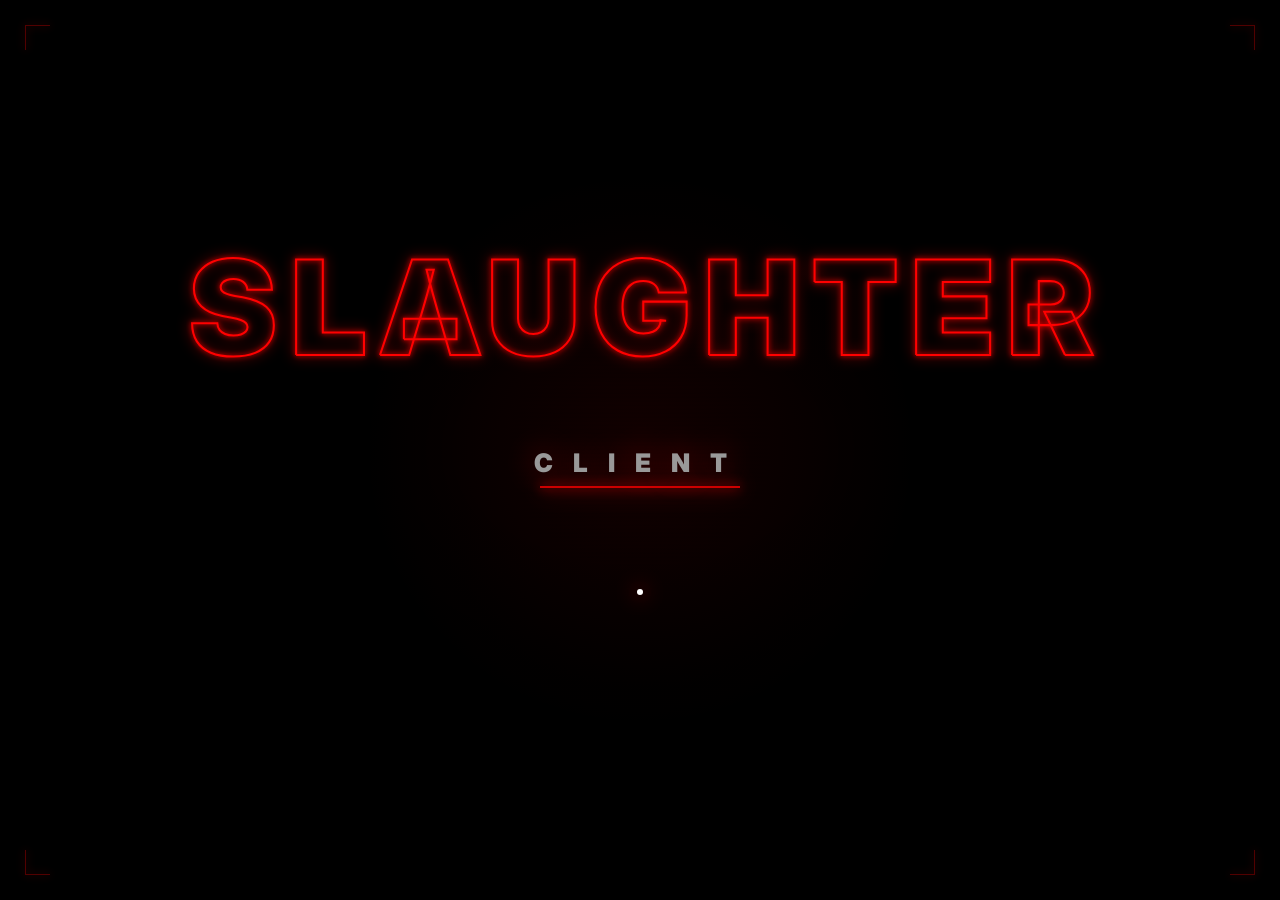
==== commit 589caa9c: "Add files via upload" ====
--- a/index.html
+++ b/index.html
@@ -1,552 +1,52 @@
 <!DOCTYPE html>
-<html lang="ru">
+<html lang="en">
 <head>
     <meta charset="UTF-8">
     <meta name="viewport" content="width=device-width, initial-scale=1.0">
-    <title>SLAUGHTER — Орудие господства</title>
-    <link rel="stylesheet" href="style.css">
+    <title>SLAUGHTER - HOME</title>
+    <link rel="stylesheet" href="css/style.css">
+    <link href="https://fonts.googleapis.com/css2?family=Inter:wght@400;700;900&display=swap" rel="stylesheet">
 </head>
-<body class="main-page">
+<body>
+    <div class="noise"></div>
+    <div class="scanlines"></div>
+    <div class="page-transition"></div>
 
-    <!-- Кровавые частицы -->
-    <div class="blood-particles" id="particles"></div>
+    <header>
+        <nav>
+            <a href="index.html" class="logo">
+                <span class="logo-text">SLAUGHTER</span>
+                <span class="logo-line"></span>
+            </a>
+            <ul class="nav-links">
+                <li><a href="index.html" class="active">HOME</a></li>
+                <li><a href="features.html">FEATURES</a></li>
+                <li><a href="download.html">DOWNLOAD</a></li>
+                <li><a href="status.html">STATUS</a></li>
+            </ul>
+            <div class="hamburger">
+                <span></span>
+                <span></span>
+                <span></span>
+            </div>
+        </nav>
+    </header>
 
-    <!-- ШАПКА С АККАУНТОМ -->
-    <header class="main-header">
-        <div class="header-left">
-            <span class="header-logo-text">SLAUGHTER</span>
-        </div>
-        <div class="header-right">
-            <div class="account-dropdown" id="accountDropdown">
-                <button class="account-btn" id="accountBtn">
-                    <span class="account-avatar">👤</span>
-                    <span class="account-name" id="headerUserName">Пользователь</span>
-                    <span class="account-arrow">▼</span>
-                </button>
-                <div class="dropdown-menu" id="dropdownMenu">
-                    <div class="dropdown-user-info">
-                        <div class="dropdown-avatar">👤</div>
-                        <div>
-                            <div class="dropdown-name" id="dropdownUserName">Пользователь</div>
-                            <div class="dropdown-status">Активен</div>
-                        </div>
-                    </div>
-                    <div class="dropdown-divider"></div>
-                    <a href="#" class="dropdown-item" onclick="openSettingsModal()">
-                        <span>⚙️</span> Настройки аккаунта
-                    </a>
-                    <a href="#" class="dropdown-item" onclick="openHwidInfoModal()">
-                        <span>🔒</span> Привязки HWID
-                    </a>
-                    <div class="dropdown-divider"></div>
-                    <a href="#" class="dropdown-item logout-item" id="logoutHeaderBtn">
-                        <span>🚪</span> Выйти
-                    </a>
+    <main class="page home-page">
+        <section class="hero">
+            <div class="hero-particles"></div>
+            <div class="hero-content">
+                <h1 class="hero-title" data-text="SLAUGHTER">SLAUGHTER</h1>
+                <p class="hero-subtitle">DOMINATE THE GAME</p>
+                <p class="hero-desc">NO MERCY. NO LIMITS. UNDETECTED.</p>
+                <div class="hero-btns">
+                    <a href="download.html" class="btn btn-red">DOWNLOAD</a>
+                    <a href="features.html" class="btn btn-outline">FEATURES</a>
                 </div>
             </div>
-        </div>
-    </header>
+        </section>
+    </main>
 
-    <div class="main-container">
-        <!-- Орнамент -->
-        <div class="ornament-top">† † †</div>
-
-        <!-- Логотип -->
-        <div class="logo-section">
-            <h1 class="logo-title">
-                <span class="logo-slau">SLAU</span><span class="logo-ghter">GHTER</span>
-            </h1>
-            <div class="logo-subtitle">орудие господства • minecraft cheat</div>
-        </div>
-
-        <!-- Основной контент: две колонки -->
-        <div class="main-grid">
-            
-            <!-- ЛЕВАЯ КОЛОНКА: Новости -->
-            <div class="main-left">
-                <div class="news-card">
-                    <div class="news-header">
-                        <span class="news-icon">📰</span>
-                        <h3>НОВОСТИ ПРОЕКТА</h3>
-                    </div>
-                    
-                    <div class="news-list">
-                        <div class="news-item news-pinned">
-                            <div class="news-item-header">
-                                <span class="news-badge">ВАЖНО</span>
-                                <span class="news-date">26.05.2026</span>
-                            </div>
-                            <h4 class="news-title">🔥 SLAUGHTER CLIENT — ПОЛНОМАСШТАБНЫЙ РЕЛИЗ!</h4>
-                            <p class="news-text">
-                                Мы наконец-то выпустили полную версию клиента! Теперь доступны все модули: KillAura, Scaffold, X-Ray, Fly, Speed, NoSlow, ESP, ChestStealer и многие другие. Клиент работает на всех популярных серверах Minecraft. Обфускация на высшем уровне.
-                            </p>
-                        </div>
-
-                        <div class="news-item">
-                            <div class="news-item-header">
-                                <span class="news-badge update">ОБНОВА</span>
-                                <span class="news-date">24.05.2026</span>
-                            </div>
-                            <h4 class="news-title">⚡ Патч v2.1.666 — улучшенный обход защит</h4>
-                            <p class="news-text">
-                                Добавлен новый обход Watchdog, Intave и Matrix. Полностью переписан модуль KillAura — теперь работает безупречно.
-                            </p>
-                        </div>
-
-                        <div class="news-item">
-                            <div class="news-item-header">
-                                <span class="news-badge beta">BETA</span>
-                                <span class="news-date">20.05.2026</span>
-                            </div>
-                            <h4 class="news-title">🧪 BETA-ветка открыта для тестеров</h4>
-                            <p class="news-text">
-                                Владельцы BETA-доступа получают эксклюзивные функции раньше всех. Сейчас тестируем: AutoBuild, AntiKnockback+, и новый конфиг-менеджер.
-                            </p>
-                        </div>
-
-                        <div class="news-item">
-                            <div class="news-item-header">
-                                <span class="news-date">18.05.2026</span>
-                            </div>
-                            <h4 class="news-title">📢 Планы на лето 2026</h4>
-                            <p class="news-text">
-                                Готовим крупное обновление: добавим визуальные темы, макросы, и поддержку Forge 1.20+. Следите за новостями!
-                            </p>
-                        </div>
-                    </div>
-                </div>
-            </div>
-
-            <!-- ПРАВАЯ КОЛОНКА: Лаунчер + скачивание -->
-            <div class="main-right">
-                <div class="launcher-card">
-                    <div class="launcher-icon">💀</div>
-                    <h2 class="launcher-name">SLAUGHTER CLIENT</h2>
-                    <p class="launcher-desc">Мощнейший чит для Minecraft. Доминируй на любых серверах. Быстро, безопасно, смертельно.</p>
-                    
-                    <div class="features-row">
-                        <div class="feature-badge">KILLAURA</div>
-                        <div class="feature-badge">FLY</div>
-                        <div class="feature-badge">SPEED</div>
-                        <div class="feature-badge">XRAY</div>
-                        <div class="feature-badge">RAPID FIRE</div>
-                        <div class="feature-badge">ANTI-KA</div>
-                    </div>
-
-                    <!-- Кнопка ОПИСАНИЕ -->
-                    <button class="btn-description" onclick="openDescriptionModal()">
-                        <span>📋</span> ОПИСАНИЕ SLAUGHTER CLIENT
-                    </button>
-
-                    <!-- Кнопка скачивания -->
-                    <button class="btn-download" id="downloadBtn" onclick="handleDownload()">
-                        <span class="btn-icon">⬇️</span>
-                        <span id="downloadBtnText">СКАЧАТЬ ЛАУНЧЕР</span>
-                        <span class="btn-shine"></span>
-                    </button>
-
-                    <div class="subscription-status" id="subscriptionStatus"></div>
-
-                    <a href="buy.html" class="btn-buy-secondary" id="buySubscriptionBtn" style="display: none;">
-                        💳 КУПИТЬ ПОДПИСКУ
-                    </a>
-                </div>
-            </div>
-
-        </div>
-
-        <!-- Подвал -->
-        <div class="footer-text">No mercy. No regret. Only slaughter.</div>
-    </div>
-
-    <!-- МОДАЛКА: ОПИСАНИЕ КЛИЕНТА -->
-    <div class="modal-overlay" id="descriptionModal">
-        <div class="modal-plan modal-description">
-            <button class="modal-close" onclick="closeDescriptionModal()">✕</button>
-            <h2 class="modal-plan-title">💀 SLAUGHTER CLIENT</h2>
-            <p class="description-intro">Это самый мощнейший чит-клиент.</p>
-            
-            <div class="description-features">
-                <h3>⚡ ВОЗМОЖНОСТИ:</h3>
-                
-                <div class="desc-feature">
-                    <span class="desc-feature-icon">🔥</span>
-                    <div>
-                        <strong>Rapid Fire</strong>
-                        <p>Тысячи критов за меньше чем секунду. Сносит любого противника за секунду, даже голой рукой.</p>
-                    </div>
-                </div>
-
-                <div class="desc-feature">
-                    <span class="desc-feature-icon">⚔️</span>
-                    <div>
-                        <strong>KillAura — 12 блоков</strong>
-                        <p>Радиус атаки увеличен до 12 блоков. Противники не успевают даже подойти.</p>
-                    </div>
-                </div>
-
-                <div class="desc-feature">
-                    <span class="desc-feature-icon">🕊️</span>
-                    <div>
-                        <strong>Fly — обход абсолютно всех античитов</strong>
-                        <p>Летайте свободно на любых серверах. Ни один античит не обнаружит.</p>
-                    </div>
-                </div>
-
-                <div class="desc-feature">
-                    <span class="desc-feature-icon">💨</span>
-                    <div>
-                        <strong>Speed — обход всех античитов</strong>
-                        <p>Максимальная скорость передвижения. Обходит любые защиты.</p>
-                    </div>
-                </div>
-
-                <div class="desc-feature">
-                    <span class="desc-feature-icon">🍎</span>
-                    <div>
-                        <strong>Rapid Eat</strong>
-                        <p>Съедает яблоки и другую еду меньше чем за секунду. Вас невозможно убить, пока вы едите.</p>
-                    </div>
-                </div>
-
-                <div class="desc-feature">
-                    <span class="desc-feature-icon">🎯</span>
-                    <div>
-                        <strong>Multiple Goals (KillAura)</strong>
-                        <p>Новая функция, позволяющая бить группы игроков до 100 человек за раз. Поддерживается Rapid Fire. Абсолютное уничтожение толпы.</p>
-                    </div>
-                </div>
-
-                <div class="desc-feature">
-                    <span class="desc-feature-icon">🛡️</span>
-                    <div>
-                        <strong>Anti-Killaura</strong>
-                        <p>Не позволит никому ударить вас. Блокирует вражеские KillAura и любые атаки.</p>
-                    </div>
-                </div>
-            </div>
-
-            <button class="modal-plan-buy-btn" onclick="closeDescriptionModal()">
-                ПОНЯЛ
-            </button>
-        </div>
-    </div>
-
-    <!-- МОДАЛКА: НАСТРОЙКИ АККАУНТА -->
-    <div class="modal-overlay" id="settingsModal">
-        <div class="modal-plan modal-settings">
-            <button class="modal-close" onclick="closeSettingsModal()">✕</button>
-            <h2 class="modal-plan-title">⚙️ НАСТРОЙКИ АККАУНТА</h2>
-            
-            <div class="settings-section">
-                <h4>Сменить имя пользователя</h4>
-                <div class="input-group">
-                    <input type="text" id="newUsername" placeholder="Новое имя">
-                </div>
-                <button class="auth-btn" onclick="changeUsername()">СМЕНИТЬ ИМЯ</button>
-            </div>
-
-            <div class="settings-divider"></div>
-
-            <div class="settings-section">
-                <h4>Сменить пароль</h4>
-                <div class="input-group">
-                    <input type="password" id="oldPassword" placeholder="Старый пароль">
-                </div>
-                <div class="input-group">
-                    <input type="password" id="newPassword" placeholder="Новый пароль">
-                </div>
-                <div class="input-group">
-                    <input type="password" id="confirmPassword" placeholder="Подтвердите пароль">
-                </div>
-                <button class="auth-btn" onclick="changePassword()">СМЕНИТЬ ПАРОЛЬ</button>
-            </div>
-        </div>
-    </div>
-
-    <!-- МОДАЛКА: ПРИВЯЗКИ HWID -->
-    <div class="modal-overlay" id="hwidInfoModal">
-        <div class="modal-plan">
-            <button class="modal-close" onclick="closeHwidInfoModal()">✕</button>
-            <h2 class="modal-plan-title">🔒 ПРИВЯЗКИ HWID</h2>
-            
-            <div class="hwid-info-block">
-                <div class="hwid-current">
-                    <span class="hwid-label">Текущий HWID:</span>
-                    <code class="hwid-code" id="currentHwid">A1B2-C3D4-E5F6-7890</code>
-                </div>
-                <p class="hwid-note">Ваш аккаунт привязан к этому оборудованию. При смене ПК или комплектующих потребуется сброс HWID.</p>
-            </div>
-
-            <div class="hwid-history">
-                <h4>История сбросов:</h4>
-                <div class="hwid-history-list" id="hwidHistory">
-                    <div class="hwid-history-item">
-                        <span class="hwid-history-date">26.05.2026</span>
-                        <span class="hwid-history-action">Первичная привязка</span>
-                    </div>
-                </div>
-            </div>
-
-            <a href="buy.html" class="modal-plan-buy-btn" style="display: inline-block; text-align: center; text-decoration: none; margin-top: 20px;">
-                СБРОСИТЬ HWID (999 ₽)
-            </a>
-            <p class="modal-plan-note">Сброс доступен не чаще 1 раза в 30 дней</p>
-        </div>
-    </div>
-
-    <!-- МОДАЛКА: СКАЧИВАНИЕ -->
-    <div class="modal-overlay" id="downloadModal">
-        <div class="modal-plan">
-            <button class="modal-close" onclick="closeDownloadModal()">✕</button>
-            <h2 class="modal-plan-title" id="downloadModalTitle">⬇️ ЗАГРУЗКА</h2>
-            <p style="text-align: center; color: #ccc; margin-bottom: 20px;" id="downloadModalText"></p>
-            <button class="modal-plan-buy-btn" onclick="closeDownloadModal()">ПОНЯЛ</button>
-        </div>
-    </div>
-
-    <script>
-        // Проверка авторизации
-        const currentUser = sessionStorage.getItem('slaughter_user');
-        if (!currentUser) {
-            window.location.href = 'auth.html';
-        }
-
-        document.getElementById('headerUserName').textContent = currentUser;
-        document.getElementById('dropdownUserName').textContent = currentUser;
-
-        // Дропдаун аккаунта
-        const accountBtn = document.getElementById('accountBtn');
-        const dropdownMenu = document.getElementById('dropdownMenu');
-        let dropdownOpen = false;
-
-        accountBtn.addEventListener('click', function(e) {
-            e.stopPropagation();
-            dropdownOpen = !dropdownOpen;
-            dropdownMenu.classList.toggle('show', dropdownOpen);
-        });
-
-        document.addEventListener('click', function() {
-            dropdownOpen = false;
-            dropdownMenu.classList.remove('show');
-        });
-
-        dropdownMenu.addEventListener('click', function(e) {
-            e.stopPropagation();
-        });
-
-        // Проверка подписки
-        function checkSubscription() {
-            const sub = localStorage.getItem('slaughter_subscription_' + currentUser);
-            return sub ? JSON.parse(sub) : null;
-        }
-
-        function updateDownloadButton() {
-            const sub = checkSubscription();
-            const downloadBtn = document.getElementById('downloadBtn');
-            const downloadBtnText = document.getElementById('downloadBtnText');
-            const buyBtn = document.getElementById('buySubscriptionBtn');
-            const statusDiv = document.getElementById('subscriptionStatus');
-
-            if (sub && sub.active) {
-                const endDate = new Date(sub.endDate);
-                const now = new Date();
-                
-                if (endDate > now) {
-                    downloadBtn.className = 'btn-download active-sub';
-                    downloadBtnText.textContent = 'СКАЧАТЬ ЛАУНЧЕР';
-                    downloadBtn.disabled = false;
-                    buyBtn.style.display = 'none';
-                    
-                    const daysLeft = Math.ceil((endDate - now) / (1000 * 60 * 60 * 24));
-                    statusDiv.innerHTML = `
-                        <div class="sub-status active">
-                            ✅ Подписка активна • ${sub.plan} • Осталось ${daysLeft} дн.
-                        </div>`;
-                } else {
-                    downloadBtn.className = 'btn-download expired-sub';
-                    downloadBtnText.textContent = 'ПОДПИСКА ИСТЕКЛА';
-                    downloadBtn.disabled = true;
-                    buyBtn.style.display = 'inline-block';
-                    
-                    statusDiv.innerHTML = `
-                        <div class="sub-status expired">
-                            ❌ Подписка истекла • ${sub.plan}
-                        </div>`;
-                }
-            } else {
-                downloadBtn.className = 'btn-download no-sub';
-                downloadBtnText.textContent = 'ТРЕБУЕТСЯ ПОДПИСКА';
-                downloadBtn.disabled = true;
-                buyBtn.style.display = 'inline-block';
-                
-                statusDiv.innerHTML = `
-                    <div class="sub-status no-subscription">
-                        ❌ Нет активной подписки
-                    </div>`;
-            }
-        }
-
-        // Скачивание
-        function handleDownload() {
-            const sub = checkSubscription();
-            if (!sub || !sub.active) {
-                document.getElementById('downloadModalTitle').textContent = '⚠️ ДОСТУП ЗАКРЫТ';
-                document.getElementById('downloadModalText').textContent = 'Для скачивания лаунчера необходима активная подписка. Перейдите в раздел покупки и выберите тариф.';
-                document.getElementById('downloadModal').classList.add('active');
-                document.body.style.overflow = 'hidden';
-                return;
-            }
-
-            const endDate = new Date(sub.endDate);
-            const now = new Date();
-            if (endDate <= now) {
-                document.getElementById('downloadModalTitle').textContent = '⚠️ ПОДПИСКА ИСТЕКЛА';
-                document.getElementById('downloadModalText').textContent = 'Срок вашей подписки истёк. Продлите подписку для продолжения использования.';
-                document.getElementById('downloadModal').classList.add('active');
-                document.body.style.overflow = 'hidden';
-                return;
-            }
-
-            document.getElementById('downloadModalTitle').textContent = '⬇️ ЗАГРУЗКА НАЧАЛАСЬ';
-            document.getElementById('downloadModalText').textContent = 'SLAUGHTER_Launcher_v2.1.666.exe будет загружен в ближайшее время. Проверьте папку "Загрузки".';
-            document.getElementById('downloadModal').classList.add('active');
-            document.body.style.overflow = 'hidden';
-        }
-
-        function closeDownloadModal() {
-            document.getElementById('downloadModal').classList.remove('active');
-            document.body.style.overflow = '';
-        }
-
-        // Модалка описания
-        function openDescriptionModal() {
-            document.getElementById('descriptionModal').classList.add('active');
-            document.body.style.overflow = 'hidden';
-        }
-
-        function closeDescriptionModal() {
-            document.getElementById('descriptionModal').classList.remove('active');
-            document.body.style.overflow = '';
-        }
-
-        // Модалка настроек
-        function openSettingsModal() {
-            dropdownOpen = false;
-            dropdownMenu.classList.remove('show');
-            document.getElementById('settingsModal').classList.add('active');
-            document.body.style.overflow = 'hidden';
-        }
-
-        function closeSettingsModal() {
-            document.getElementById('settingsModal').classList.remove('active');
-            document.body.style.overflow = '';
-        }
-
-        function changeUsername() {
-            const newName = document.getElementById('newUsername').value.trim();
-            if (!newName) { alert('Введите новое имя!'); return; }
-            const userDataKey = 'slaughter_user_' + currentUser;
-            const userData = JSON.parse(localStorage.getItem(userDataKey) || '{}');
-            userData.user = newName;
-            localStorage.removeItem(userDataKey);
-            localStorage.setItem('slaughter_user_' + newName, JSON.stringify(userData));
-            sessionStorage.setItem('slaughter_user', newName);
-            document.getElementById('headerUserName').textContent = newName;
-            document.getElementById('dropdownUserName').textContent = newName;
-            document.getElementById('newUsername').value = '';
-            alert('Имя успешно изменено!');
-            location.reload();
-        }
-
-        function changePassword() {
-            const oldPass = document.getElementById('oldPassword').value.trim();
-            const newPass = document.getElementById('newPassword').value.trim();
-            const confirmPass = document.getElementById('confirmPassword').value.trim();
-            if (!oldPass || !newPass || !confirmPass) { alert('Заполните все поля!'); return; }
-            if (newPass !== confirmPass) { alert('Пароли не совпадают!'); return; }
-            const userDataKey = 'slaughter_user_' + currentUser;
-            const userData = JSON.parse(localStorage.getItem(userDataKey) || '{}');
-            if (userData.pass && userData.pass !== oldPass) { alert('Неверный старый пароль!'); return; }
-            userData.pass = newPass;
-            localStorage.setItem(userDataKey, JSON.stringify(userData));
-            document.getElementById('oldPassword').value = '';
-            document.getElementById('newPassword').value = '';
-            document.getElementById('confirmPassword').value = '';
-            alert('Пароль успешно изменён!');
-        }
-
-        // Модалка HWID
-        function openHwidInfoModal() {
-            dropdownOpen = false;
-            dropdownMenu.classList.remove('show');
-            document.getElementById('hwidInfoModal').classList.add('active');
-            document.body.style.overflow = 'hidden';
-            const fakeHwid = Array.from({length: 4}, () => 
-                Math.random().toString(16).substring(2, 6).toUpperCase()
-            ).join('-');
-            document.getElementById('currentHwid').textContent = fakeHwid;
-        }
-
-        function closeHwidInfoModal() {
-            document.getElementById('hwidInfoModal').classList.remove('active');
-            document.body.style.overflow = '';
-        }
-
-        // Выход
-        document.getElementById('logoutHeaderBtn').addEventListener('click', function(e) {
-            e.preventDefault();
-            sessionStorage.removeItem('slaughter_user');
-            window.location.href = 'auth.html';
-        });
-
-        // Закрытие модалок по фону
-        ['downloadModal', 'settingsModal', 'hwidInfoModal', 'descriptionModal'].forEach(id => {
-            document.getElementById(id).addEventListener('click', function(e) {
-                if (e.target === this) {
-                    this.classList.remove('active');
-                    document.body.style.overflow = '';
-                }
-            });
-        });
-
-        // Частицы
-        const particlesContainer = document.getElementById('particles');
-        for (let i = 0; i < 30; i++) {
-            const drop = document.createElement('div');
-            drop.classList.add('blood-drop');
-            drop.style.left = Math.random() * 100 + '%';
-            drop.style.animationDuration = (Math.random() * 4 + 3) + 's';
-            drop.style.animationDelay = Math.random() * 6 + 's';
-            drop.style.width = (Math.random() * 4 + 1) + 'px';
-            drop.style.height = drop.style.width;
-            particlesContainer.appendChild(drop);
-        }
-
-        updateDownloadButton();
-
-        // Тестовые функции
-        console.log('%c🩸 Тестовые команды:', 'color: #ff1a1a; font-size: 14px;');
-        console.log('%caddTestSubscription() %c— добавить подписку', 'color: #fff;', 'color: #888;');
-        console.log('%cremoveTestSubscription() %c— удалить подписку', 'color: #fff;', 'color: #888;');
-
-        window.addTestSubscription = function() {
-            const sub = {
-                active: true,
-                plan: '30 дней — STABLE',
-                endDate: new Date(Date.now() + 30 * 24 * 60 * 60 * 1000).toISOString(),
-                purchasedAt: new Date().toISOString()
-            };
-            localStorage.setItem('slaughter_subscription_' + currentUser, JSON.stringify(sub));
-            updateDownloadButton();
-            console.log('✅ Подписка добавлена!');
-        };
-
-        window.removeTestSubscription = function() {
-            localStorage.removeItem('slaughter_subscription_' + currentUser);
-            updateDownloadButton();
-            console.log('❌ Подписка удалена!');
-        };
-    </script>
+    <script src="js/main.js"></script>
 </body>
 </html>
--- a/css/style.css
+++ b/css/style.css
@@ -0,0 +1,773 @@
+* {
+    margin: 0;
+    padding: 0;
+    box-sizing: border-box;
+}
+
+:root {
+    --bg: #050505;
+    --bg-card: #0a0a0a;
+    --red: #cc0000;
+    --red-bright: #ff1a1a;
+    --text: #777;
+    --text-light: #bbb;
+    --border: #1a1a1a;
+}
+
+body {
+    background: var(--bg);
+    color: var(--text);
+    font-family: 'Inter', 'Arial Black', sans-serif;
+    overflow-x: hidden;
+    cursor: crosshair;
+}
+
+/* ============================================ */
+/*  NOISE + SCANLINES                           */
+/* ============================================ */
+.noise {
+    position: fixed;
+    top: 0; left: 0;
+    width: 100%; height: 100%;
+    pointer-events: none;
+    z-index: 999;
+    opacity: 0.025;
+    background-image: url("data:image/svg+xml,%3Csvg viewBox='0 0 256 256' xmlns='http://www.w3.org/2000/svg'%3E%3Cfilter id='n'%3E%3CfeTurbulence type='fractalNoise' baseFrequency='0.9' numOctaves='4' stitchTiles='stitch'/%3E%3C/filter%3E%3Crect width='100%25' height='100%25' filter='url(%23n)'/%3E%3C/svg%3E");
+    animation: noise-shift 0.5s steps(3) infinite;
+}
+@keyframes noise-shift {
+    0% { transform: translate(0,0); }
+    25% { transform: translate(-3%,-3%); }
+    50% { transform: translate(3%,3%); }
+    100% { transform: translate(-1%,2%); }
+}
+.scanlines {
+    position: fixed;
+    top: 0; left: 0;
+    width: 100%; height: 100%;
+    pointer-events: none;
+    z-index: 998;
+    opacity: 0.04;
+    background: repeating-linear-gradient(0deg, transparent, transparent 2px, rgba(0,0,0,0.3) 2px, rgba(0,0,0,0.3) 4px);
+}
+
+/* ============================================ */
+/*  PAGE TRANSITION                             */
+/* ============================================ */
+.page-transition {
+    position: fixed;
+    top: 0; left: 0;
+    width: 100%; height: 100%;
+    background: var(--red);
+    z-index: 1000;
+    transform: scaleY(0);
+    transform-origin: top;
+    transition: transform 0.5s cubic-bezier(0.77,0,0.175,1);
+    pointer-events: none;
+}
+.page-transition.active {
+    transform: scaleY(1);
+    transform-origin: bottom;
+}
+
+/* ============================================ */
+/*  HEADER                                      */
+/* ============================================ */
+header {
+    position: fixed;
+    top: 0; left: 0;
+    width: 100%;
+    z-index: 100;
+    padding: 1.2rem 3rem;
+    background: rgba(5,5,5,0.95);
+    border-bottom: 1px solid var(--border);
+    backdrop-filter: blur(12px);
+}
+nav {
+    display: flex;
+    justify-content: space-between;
+    align-items: center;
+    max-width: 1400px;
+    margin: 0 auto;
+}
+.logo {
+    text-decoration: none;
+    position: relative;
+}
+.logo-text {
+    font-size: 1.6rem;
+    font-weight: 900;
+    color: var(--text-light);
+    letter-spacing: 8px;
+    text-shadow: 0 0 30px rgba(204,0,0,0.4);
+    transition: text-shadow 0.3s;
+}
+.logo:hover .logo-text {
+    text-shadow: 0 0 50px rgba(204,0,0,0.7), 0 0 80px rgba(255,0,0,0.3);
+}
+.logo-line {
+    position: absolute;
+    bottom: -4px; left: 0;
+    width: 100%; height: 2px;
+    background: var(--red);
+    box-shadow: 0 0 8px var(--red-bright);
+    animation: logo-pulse 2s ease-in-out infinite;
+}
+@keyframes logo-pulse {
+    0%,100% { opacity: 0.5; }
+    50% { opacity: 1; box-shadow: 0 0 20px var(--red-bright); }
+}
+.nav-links {
+    display: flex;
+    list-style: none;
+    gap: 2.5rem;
+}
+.nav-links a {
+    text-decoration: none;
+    color: var(--text);
+    font-size: 0.8rem;
+    font-weight: 700;
+    letter-spacing: 4px;
+    position: relative;
+    transition: color 0.3s, text-shadow 0.3s;
+}
+.nav-links a::after {
+    content: '';
+    position: absolute;
+    bottom: -6px; left: 0;
+    width: 0; height: 1px;
+    background: var(--red);
+    box-shadow: 0 0 6px var(--red-bright);
+    transition: width 0.3s ease;
+}
+.nav-links a:hover,
+.nav-links a.active {
+    color: var(--text-light);
+    text-shadow: 0 0 20px rgba(204,0,0,0.6);
+}
+.nav-links a.active::after,
+.nav-links a:hover::after {
+    width: 100%;
+}
+.hamburger {
+    display: none;
+    flex-direction: column;
+    gap: 5px;
+    cursor: pointer;
+    z-index: 200;
+}
+.hamburger span {
+    width: 28px; height: 2px;
+    background: var(--text-light);
+    transition: all 0.3s ease;
+}
+.hamburger.active span:nth-child(1) { transform: rotate(45deg) translate(5px,5px); }
+.hamburger.active span:nth-child(2) { opacity: 0; }
+.hamburger.active span:nth-child(3) { transform: rotate(-45deg) translate(5px,-5px); }
+
+/* ============================================ */
+/*  HERO (HOME)                                 */
+/* ============================================ */
+.hero {
+    min-height: 100vh;
+    display: flex;
+    align-items: center;
+    justify-content: center;
+    position: relative;
+    padding: 6rem 2rem 2rem;
+}
+.hero-particles {
+    position: absolute;
+    top: 0; left: 0;
+    width: 100%; height: 100%;
+    overflow: hidden;
+    z-index: 1;
+}
+.hero-content {
+    text-align: center;
+    z-index: 2;
+}
+.hero-title {
+    font-size: clamp(3rem, 10vw, 8rem);
+    font-weight: 900;
+    letter-spacing: 20px;
+    color: var(--text-light);
+    text-shadow: 0 0 60px rgba(204,0,0,0.4), 0 0 120px rgba(204,0,0,0.15);
+    animation: glitch 3s infinite;
+    position: relative;
+    user-select: none;
+}
+.hero-title::before,
+.hero-title::after {
+    content: attr(data-text);
+    position: absolute;
+    top: 0; left: 0;
+    width: 100%; height: 100%;
+    opacity: 0.8;
+}
+.hero-title::before {
+    left: 2px;
+    text-shadow: -2px 0 var(--red);
+    clip: rect(30px, 9999px, 50px, 0);
+    animation: glitch-1 2s infinite alternate-reverse;
+}
+.hero-title::after {
+    left: -2px;
+    text-shadow: 2px 0 var(--red-bright);
+    clip: rect(60px, 9999px, 80px, 0);
+    animation: glitch-2 2.5s infinite alternate-reverse;
+}
+@keyframes glitch {
+    0%,90%,100% { transform: translate(0); }
+    92% { transform: translate(-5px,2px) skewX(-1deg); }
+    94% { transform: translate(5px,-2px) skewX(1deg); }
+    96% { transform: translate(0); }
+}
+@keyframes glitch-1 {
+    0%{clip:rect(20px,9999px,40px,0)} 20%{clip:rect(80px,9999px,95px,0)}
+    40%{clip:rect(10px,9999px,60px,0)} 60%{clip:rect(70px,9999px,85px,0)}
+    80%{clip:rect(15px,9999px,35px,0)} 100%{clip:rect(50px,9999px,75px,0)}
+}
+@keyframes glitch-2 {
+    0%{clip:rect(65px,9999px,78px,0)} 20%{clip:rect(15px,9999px,45px,0)}
+    40%{clip:rect(85px,9999px,98px,0)} 60%{clip:rect(35px,9999px,55px,0)}
+    80%{clip:rect(90px,9999px,102px,0)} 100%{clip:rect(5px,9999px,28px,0)}
+}
+.hero-subtitle {
+    font-size: 1.2rem;
+    font-weight: 700;
+    letter-spacing: 12px;
+    color: var(--text);
+    margin-top: 1.5rem;
+    animation: flicker 4s infinite;
+}
+@keyframes flicker {
+    0%,100%{opacity:0.6} 50%{opacity:1} 52%{opacity:0.5} 54%{opacity:1}
+}
+.hero-desc {
+    color: var(--text);
+    font-size: 0.9rem;
+    letter-spacing: 6px;
+    margin: 0.8rem 0 2.5rem;
+    opacity: 0.6;
+}
+.hero-btns {
+    display: flex;
+    gap: 1.5rem;
+    justify-content: center;
+    flex-wrap: wrap;
+}
+
+/* ============================================ */
+/*  BUTTONS                                     */
+/* ============================================ */
+.btn {
+    padding: 0.9rem 2.8rem;
+    font-size: 0.8rem;
+    font-weight: 700;
+    letter-spacing: 5px;
+    cursor: pointer;
+    text-decoration: none;
+    display: inline-block;
+    transition: all 0.3s ease;
+    text-transform: uppercase;
+    border: none;
+    position: relative;
+    overflow: hidden;
+}
+.btn-red {
+    background: var(--red);
+    color: #fff;
+}
+.btn-red::before {
+    content: '';
+    position: absolute;
+    top: 0; left: -100%;
+    width: 100%; height: 100%;
+    background: linear-gradient(90deg, transparent, rgba(255,255,255,0.2), transparent);
+    transition: left 0.5s ease;
+}
+.btn-red:hover::before {
+    left: 100%;
+}
+.btn-red:hover {
+    background: var(--red-bright);
+    box-shadow: 0 0 35px rgba(204,0,0,0.6), 0 0 70px rgba(204,0,0,0.25), 0 8px 25px rgba(0,0,0,0.4);
+    transform: translateY(-3px);
+}
+.btn-outline {
+    background: transparent;
+    color: var(--text-light);
+    border: 1px solid var(--border);
+}
+.btn-outline:hover {
+    border-color: var(--red);
+    color: #fff;
+    box-shadow: 0 0 30px rgba(204,0,0,0.25), 0 8px 25px rgba(0,0,0,0.3);
+    transform: translateY(-3px);
+}
+.btn-full {
+    width: 100%;
+    text-align: center;
+}
+
+/* ============================================ */
+/*  PARTICLES (HERO)                            */
+/* ============================================ */
+.particle {
+    position: absolute;
+    background: var(--red);
+    border-radius: 50%;
+    box-shadow: 0 0 8px var(--red-bright), 0 0 16px rgba(255,0,0,0.3);
+    animation: float-up linear infinite;
+}
+@keyframes float-up {
+    0% { transform: translateY(0) scale(0); opacity: 0; }
+    4% { opacity: 0.8; }
+    85% { opacity: 0.5; }
+    100% { transform: translateY(-110vh) scale(1.3); opacity: 0; }
+}
+
+/* ============================================ */
+/*  PAGE LAYOUT                                 */
+/* ============================================ */
+.page {
+    padding: 8rem 3rem 4rem;
+}
+.page-hero {
+    text-align: center;
+    padding-top: 3rem;
+    margin-bottom: 5rem;
+}
+.page-title {
+    font-size: clamp(2.5rem, 6vw, 5rem);
+    font-weight: 900;
+    letter-spacing: 15px;
+    color: var(--text-light);
+    text-shadow: 0 0 50px rgba(204,0,0,0.4), 0 0 100px rgba(204,0,0,0.1);
+    animation: title-enter 0.8s ease;
+}
+@keyframes title-enter {
+    from { opacity: 0; transform: translateY(30px); letter-spacing: 30px; filter: blur(4px); }
+    to { opacity: 1; transform: translateY(0); letter-spacing: 15px; filter: blur(0); }
+}
+.page-subtitle {
+    font-size: 0.9rem;
+    font-weight: 700;
+    letter-spacing: 10px;
+    color: var(--text);
+    margin-top: 1rem;
+}
+.section-title {
+    font-size: 1.4rem;
+    font-weight: 900;
+    letter-spacing: 8px;
+    text-align: center;
+    color: var(--text-light);
+    margin-bottom: 3rem;
+    position: relative;
+}
+.section-title::after {
+    content: '';
+    position: absolute;
+    bottom: -12px; left: 50%;
+    transform: translateX(-50%);
+    width: 60px; height: 2px;
+    background: var(--red);
+    box-shadow: 0 0 10px var(--red-bright);
+}
+
+/* ============================================ */
+/*  FEATURES GRID                               */
+/* ============================================ */
+.features-grid {
+    display: grid;
+    grid-template-columns: repeat(auto-fit, minmax(280px, 1fr));
+    gap: 1.5rem;
+    max-width: 1400px;
+    margin: 0 auto;
+}
+.feat-card {
+    background: var(--bg-card);
+    border: 1px solid var(--border);
+    padding: 2rem;
+    transition: all 0.4s cubic-bezier(0.77,0,0.175,1);
+    position: relative;
+    overflow: hidden;
+}
+.feat-card::after {
+    content: '';
+    position: absolute;
+    top: 0; left: 0;
+    width: 2px; height: 0;
+    background: var(--red);
+    transition: height 0.4s ease;
+}
+.feat-card::before {
+    content: '';
+    position: absolute;
+    bottom: 0; right: 0;
+    width: 2px; height: 0;
+    background: var(--red);
+    transition: height 0.4s ease;
+}
+.feat-card:hover::after,
+.feat-card:hover::before {
+    height: 100%;
+}
+.feat-card:hover {
+    border-color: var(--red);
+    transform: translateY(-8px);
+    box-shadow: 0 20px 50px rgba(204,0,0,0.18), 0 0 30px rgba(204,0,0,0.05);
+}
+.feat-icon {
+    width: 40px; height: 40px;
+    color: var(--red);
+    margin-bottom: 1rem;
+    transition: all 0.3s ease;
+}
+.feat-card:hover .feat-icon {
+    color: var(--red-bright);
+    filter: drop-shadow(0 0 10px var(--red-bright));
+    transform: scale(1.1);
+}
+.feat-card h3 {
+    font-size: 1.1rem;
+    font-weight: 900;
+    letter-spacing: 4px;
+    color: var(--text-light);
+    margin-bottom: 0.3rem;
+}
+.feat-tag {
+    display: inline-block;
+    background: rgba(204,0,0,0.1);
+    color: var(--red-bright);
+    padding: 0.2rem 0.8rem;
+    font-size: 0.55rem;
+    font-weight: 700;
+    letter-spacing: 3px;
+    border: 1px solid rgba(204,0,0,0.2);
+    margin-bottom: 0.8rem;
+}
+.feat-card p {
+    font-size: 0.8rem;
+    line-height: 1.6;
+    color: var(--text);
+}
+
+/* ============================================ */
+/*  PRICING                                     */
+/* ============================================ */
+.pricing-grid {
+    display: grid;
+    grid-template-columns: repeat(auto-fit, minmax(300px, 1fr));
+    gap: 2rem;
+    max-width: 1200px;
+    margin: 0 auto 5rem;
+}
+.price-card {
+    background: var(--bg-card);
+    border: 1px solid var(--border);
+    padding: 2.5rem 2rem;
+    text-align: center;
+    transition: all 0.4s cubic-bezier(0.77,0,0.175,1);
+    position: relative;
+    display: flex;
+    flex-direction: column;
+}
+.price-card:hover {
+    border-color: var(--red);
+    transform: translateY(-6px);
+    box-shadow: 0 20px 50px rgba(204,0,0,0.18);
+}
+.price-card.featured {
+    border-color: var(--red);
+    box-shadow: 0 0 50px rgba(204,0,0,0.12);
+    transform: scale(1.03);
+}
+.price-card.featured:hover {
+    transform: scale(1.03) translateY(-6px);
+    box-shadow: 0 20px 60px rgba(204,0,0,0.22), 0 0 60px rgba(204,0,0,0.1);
+}
+.badge {
+    position: absolute;
+    top: -13px; left: 50%;
+    transform: translateX(-50%);
+    background: var(--red);
+    color: #fff;
+    padding: 0.4rem 1.8rem;
+    font-size: 0.6rem;
+    font-weight: 700;
+    letter-spacing: 5px;
+    box-shadow: 0 0 25px rgba(204,0,0,0.5);
+    animation: badge-glow 2s ease-in-out infinite;
+}
+@keyframes badge-glow {
+    0%,100% { box-shadow: 0 0 25px rgba(204,0,0,0.5); }
+    50% { box-shadow: 0 0 45px rgba(255,0,0,0.7); }
+}
+.price-card h3 {
+    font-size: 1.5rem;
+    font-weight: 900;
+    letter-spacing: 6px;
+    color: var(--text-light);
+    margin-bottom: 1rem;
+}
+.price {
+    font-size: 3.8rem;
+    font-weight: 900;
+    color: var(--red-bright);
+    text-shadow: 0 0 30px rgba(204,0,0,0.5), 0 0 60px rgba(204,0,0,0.15);
+}
+.price-period {
+    font-size: 0.7rem;
+    letter-spacing: 3px;
+    color: var(--text);
+    margin: 0.3rem 0 1.5rem;
+}
+.price-card ul {
+    list-style: none;
+    text-align: left;
+    flex: 1;
+    margin-bottom: 1.5rem;
+}
+.price-card li {
+    padding: 0.6rem 0;
+    border-bottom: 1px solid rgba(26,26,26,0.6);
+    font-size: 0.82rem;
+    padding-left: 1.4rem;
+    position: relative;
+    transition: color 0.2s;
+}
+.price-card li.yes {
+    color: var(--text-light);
+}
+.price-card li.yes::before {
+    content: '>';
+    position: absolute;
+    left: 0;
+    color: var(--red);
+    font-weight: 700;
+    font-size: 0.7rem;
+}
+.price-card li.no {
+    color: #333;
+    text-decoration: line-through;
+    text-decoration-color: rgba(204,0,0,0.3);
+}
+.price-card li.no::before {
+    content: '>';
+    position: absolute;
+    left: 0;
+    color: #333;
+    font-weight: 700;
+    font-size: 0.7rem;
+}
+
+/* ============================================ */
+/*  REQUIREMENTS                                */
+/* ============================================ */
+.reqs {
+    max-width: 900px;
+    margin: 0 auto;
+}
+.reqs-grid {
+    display: grid;
+    grid-template-columns: repeat(auto-fit, minmax(180px, 1fr));
+    gap: 1rem;
+}
+.req-card {
+    background: var(--bg-card);
+    border: 1px solid var(--border);
+    padding: 1.5rem 1.2rem;
+    text-align: center;
+    transition: all 0.3s ease;
+}
+.req-card:hover {
+    border-color: var(--red);
+    box-shadow: 0 0 20px rgba(204,0,0,0.1);
+    transform: translateY(-3px);
+}
+.req-card span {
+    display: block;
+    font-size: 0.6rem;
+    font-weight: 700;
+    letter-spacing: 4px;
+    color: var(--text);
+    margin-bottom: 0.4rem;
+}
+.req-card strong {
+    color: var(--text-light);
+    font-size: 0.95rem;
+}
+
+/* ============================================ */
+/*  STATUS PAGE                                 */
+/* ============================================ */
+.status-circle-wrap {
+    text-align: center;
+    margin-bottom: 5rem;
+}
+.status-circle {
+    position: relative;
+    width: 180px; height: 180px;
+    margin: 0 auto 1.5rem;
+}
+.status-ring {
+    position: absolute;
+    top: 0; left: 0;
+    width: 100%; height: 100%;
+    border-radius: 50%;
+    border: 3px solid #00ff00;
+    box-shadow: 0 0 30px rgba(0,255,0,0.3), 0 0 60px rgba(0,255,0,0.1);
+    animation: ring-spin 4s linear infinite;
+}
+@keyframes ring-spin {
+    from { transform: rotate(0deg); }
+    to { transform: rotate(360deg); }
+}
+.status-dot {
+    position: absolute;
+    top: 50%; left: 50%;
+    transform: translate(-50%, -50%);
+    width: 50px; height: 50px;
+    background: #00ff00;
+    border-radius: 50%;
+    box-shadow: 0 0 35px #00ff00, 0 0 70px rgba(0,255,0,0.4);
+    animation: dot-pulse 1.5s ease-in-out infinite;
+}
+@keyframes dot-pulse {
+    0%,100% { transform: translate(-50%,-50%) scale(1); opacity: 0.7; }
+    50% { transform: translate(-50%,-50%) scale(1.5); opacity: 1; }
+}
+.status-big-text {
+    font-size: 1.2rem;
+    font-weight: 900;
+    letter-spacing: 12px;
+    color: #00ff00;
+    text-shadow: 0 0 20px rgba(0,255,0,0.5), 0 0 40px rgba(0,255,0,0.2);
+}
+.status-update {
+    font-size: 0.7rem;
+    letter-spacing: 3px;
+    color: var(--text);
+    margin-top: 0.5rem;
+}
+.servers, .changelog {
+    max-width: 800px;
+    margin: 0 auto 4rem;
+}
+.server-list {
+    display: flex;
+    flex-direction: column;
+    gap: 0.8rem;
+}
+.server-row {
+    background: var(--bg-card);
+    border: 1px solid var(--border);
+    padding: 1.2rem 1.5rem;
+    display: flex;
+    align-items: center;
+    gap: 1.5rem;
+    transition: all 0.3s ease;
+    flex-wrap: wrap;
+}
+.server-row:hover {
+    border-color: var(--red);
+    box-shadow: 0 5px 20px rgba(204,0,0,0.1);
+}
+.srv-name {
+    font-weight: 900;
+    letter-spacing: 4px;
+    color: var(--text-light);
+    min-width: 100px;
+}
+.srv-status {
+    padding: 0.25rem 1rem;
+    font-size: 0.6rem;
+    font-weight: 700;
+    letter-spacing: 3px;
+}
+.srv-status.safe {
+    background: rgba(0,255,0,0.06);
+    color: #00ff00;
+    border: 1px solid rgba(0,255,0,0.2);
+}
+.srv-status.warn {
+    background: rgba(255,165,0,0.06);
+    color: orange;
+    border: 1px solid rgba(255,165,0,0.2);
+}
+.srv-info {
+    font-size: 0.75rem;
+    color: var(--text);
+}
+
+/* Changelog */
+.update-item {
+    background: var(--bg-card);
+    border: 1px solid var(--border);
+    padding: 1.2rem 1.5rem;
+    margin-bottom: 0.8rem;
+    display: flex;
+    gap: 2rem;
+    transition: all 0.3s ease;
+    align-items: flex-start;
+}
+.update-item:hover {
+    border-color: var(--red);
+    box-shadow: 0 5px 20px rgba(204,0,0,0.08);
+}
+.upd-date {
+    font-size: 0.65rem;
+    font-weight: 700;
+    letter-spacing: 3px;
+    color: var(--red);
+    white-space: nowrap;
+    padding-top: 0.15rem;
+}
+.update-item strong {
+    display: block;
+    color: var(--text-light);
+    font-size: 0.85rem;
+    margin-bottom: 0.25rem;
+}
+.update-item p {
+    font-size: 0.75rem;
+    color: var(--text);
+    line-height: 1.5;
+}
+
+/* ============================================ */
+/*  SCROLLBAR                                   */
+/* ============================================ */
+::-webkit-scrollbar { width: 5px; }
+::-webkit-scrollbar-track { background: var(--bg); }
+::-webkit-scrollbar-thumb { background: var(--red); border-radius: 3px; }
+::-webkit-scrollbar-thumb:hover { background: var(--red-bright); }
+
+/* ============================================ */
+/*  RESPONSIVE                                  */
+/* ============================================ */
+@media (max-width: 768px) {
+    .hamburger { display: flex; }
+    .nav-links {
+        position: fixed;
+        top: 0; right: -100%;
+        width: 100%; height: 100vh;
+        background: rgba(5,5,5,0.98);
+        flex-direction: column;
+        align-items: center;
+        justify-content: center;
+        gap: 3rem;
+        transition: right 0.4s ease;
+        z-index: 150;
+    }
+    .nav-links.open { right: 0; }
+    .nav-links a { font-size: 1.3rem; }
+    .page { padding: 6rem 1.2rem 2rem; }
+    .price-card.featured { transform: scale(1); }
+    .price-card.featured:hover { transform: translateY(-6px); }
+    .server-row { flex-direction: column; align-items: flex-start; gap: 0.5rem; }
+    .update-item { flex-direction: column; gap: 0.5rem; }
+}
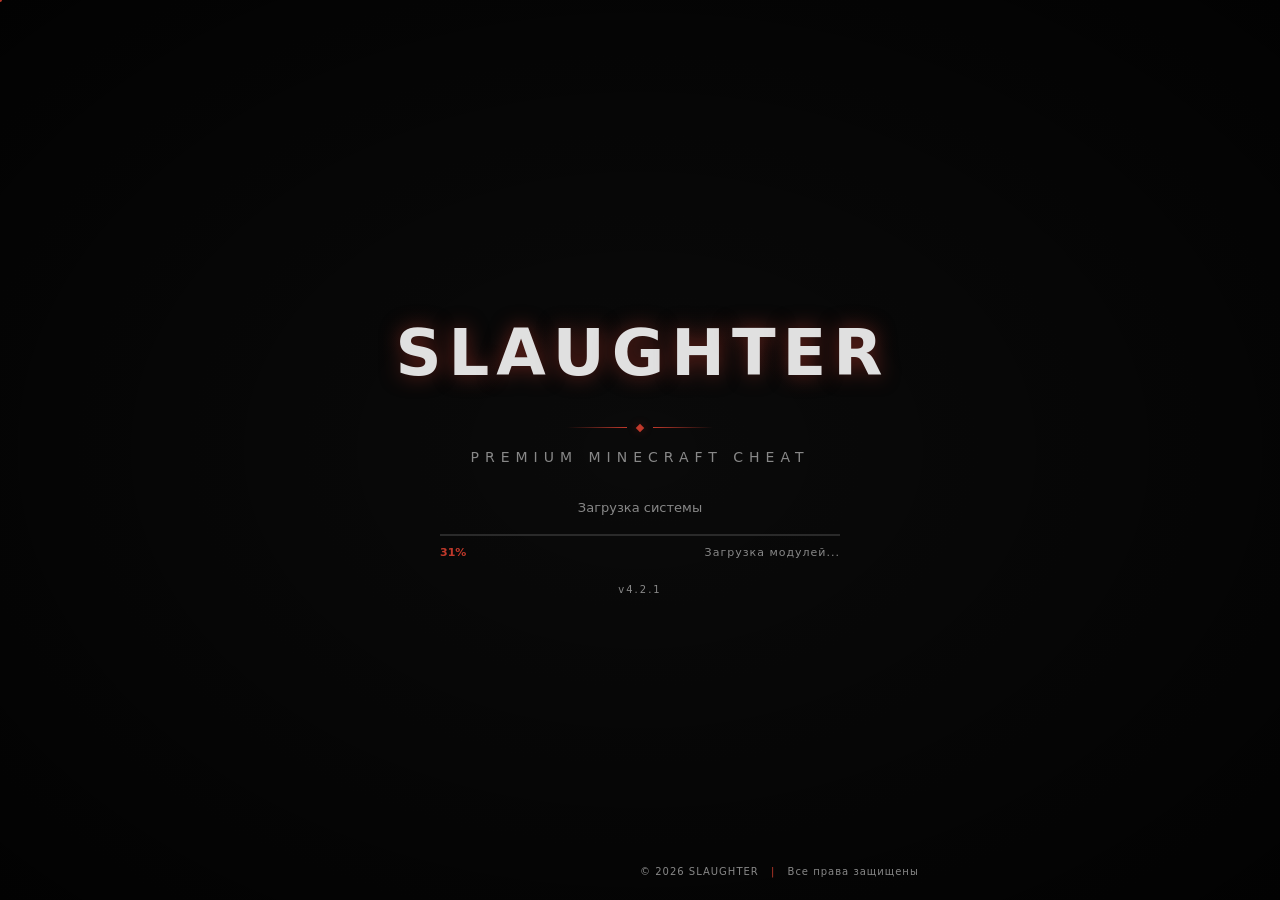
==== commit 90940fe3: "Add files via upload" ====
--- a/index.html
+++ b/index.html
@@ -1,51 +1,204 @@
 <!DOCTYPE html>
-<html lang="en">
+<html lang="ru">
 <head>
     <meta charset="UTF-8">
     <meta name="viewport" content="width=device-width, initial-scale=1.0">
-    <title>SLAUGHTER - HOME</title>
+    <title>SLAUGHTER — Premium Cheats</title>
     <link rel="stylesheet" href="css/style.css">
-    <link href="https://fonts.googleapis.com/css2?family=Inter:wght@400;700;900&display=swap" rel="stylesheet">
 </head>
 <body>
-    <div class="noise"></div>
-    <div class="scanlines"></div>
-    <div class="page-transition"></div>
-
-    <header>
-        <nav>
-            <a href="index.html" class="logo">
-                <span class="logo-text">SLAUGHTER</span>
-                <span class="logo-line"></span>
-            </a>
-            <ul class="nav-links">
-                <li><a href="index.html" class="active">HOME</a></li>
-                <li><a href="features.html">FEATURES</a></li>
-                <li><a href="download.html">DOWNLOAD</a></li>
-                <li><a href="status.html">STATUS</a></li>
-            </ul>
-            <div class="hamburger">
-                <span></span>
-                <span></span>
-                <span></span>
-            </div>
-        </nav>
-    </header>
-
-    <main class="page home-page">
-        <section class="hero">
-            <div class="hero-particles"></div>
-            <div class="hero-content">
-                <h1 class="hero-title" data-text="SLAUGHTER">SLAUGHTER</h1>
-                <p class="hero-subtitle">DOMINATE THE GAME</p>
-                <p class="hero-desc">NO MERCY. NO LIMITS. UNDETECTED.</p>
-                <div class="hero-btns">
-                    <a href="download.html" class="btn btn-red">DOWNLOAD</a>
-                    <a href="features.html" class="btn btn-outline">FEATURES</a>
-                </div>
-            </div>
-        </section>
-    </main>
+    <!-- Заставка -->
+    <div class="splash-screen" id="splashScreen">
+        <div class="splash-container">
+            <!-- Фоновые частицы -->
+            <div class="particles" id="particles"></div>
+            
+            <!-- Затемнение -->
+            <div class="overlay"></div>
+            
+            <!-- Контент заставки -->
+            <div class="splash-content">
+                <!-- Логотип -->
+                <div class="splash-logo">
+                    <span class="splash-letter">S</span>
+                    <span class="splash-letter">L</span>
+                    <span class="splash-letter">A</span>
+                    <span class="splash-letter">U</span>
+                    <span class="splash-letter">G</span>
+                    <span class="splash-letter">H</span>
+                    <span class="splash-letter">T</span>
+                    <span class="splash-letter">E</span>
+                    <span class="splash-letter">R</span>
+                </div>
+                
+                <!-- Линия разделителя -->
+                <div class="splash-divider">
+                    <span class="line-left"></span>
+                    <span class="diamond"></span>
+                    <span class="line-right"></span>
+                </div>
+                
+                <!-- Подзаголовок -->
+                <div class="splash-subtitle">PREMIUM MINECRAFT CHEAT</div>
+                
+                <!-- Описание -->
+                <div class="splash-description">
+                    <span>Загрузка системы</span>
+                </div>
+                
+                <!-- Прогресс-бар -->
+                <div class="splash-progress-container">
+                    <div class="splash-progress-bar">
+                        <div class="splash-progress-fill" id="progressFill"></div>
+                    </div>
+                    <div class="splash-progress-info">
+                        <span class="splash-percentage" id="percentage">0%</span>
+                        <span class="splash-status" id="statusText">Инициализация...</span>
+                    </div>
+                </div>
+                
+                <!-- Версия -->
+                <div class="splash-version">v4.2.1</div>
+            </div>
+            
+            <!-- Нижняя информация -->
+            <div class="splash-footer">
+                <span>&copy; 2026 SLAUGHTER</span>
+                <span class="separator">|</span>
+                <span>Все права защищены</span>
+            </div>
+        </div>
+    </div>
+
+    <!-- Модальное окно авторизации -->
+    <div class="auth-modal" id="authModal">
+        <div class="auth-modal-overlay"></div>
+        <div class="auth-modal-content">
+            <div class="auth-modal-header">
+                <h2 id="authModalTitle">Авторизация</h2>
+                <button class="auth-modal-close" id="authModalClose">&times;</button>
+            </div>
+            
+            <!-- Форма входа -->
+            <form class="auth-form" id="loginForm">
+                <div class="form-group">
+                    <label for="loginUsername">Логин</label>
+                    <input type="text" id="loginUsername" placeholder="Введите логин" required autocomplete="username">
+                </div>
+                <div class="form-group">
+                    <label for="loginPassword">Пароль</label>
+                    <input type="password" id="loginPassword" placeholder="Введите пароль" required autocomplete="current-password">
+                </div>
+                <div class="form-group remember-me">
+                    <label class="checkbox-label">
+                        <input type="checkbox" id="rememberMe">
+                        <span>Запомнить меня</span>
+                    </label>
+                </div>
+                <button type="submit" class="btn btn-primary btn-full">Войти</button>
+            </form>
+            
+            <!-- Форма регистрации -->
+            <form class="auth-form hidden" id="registerForm">
+                <div class="form-group">
+                    <label for="registerUsername">Логин</label>
+                    <input type="text" id="registerUsername" placeholder="Придумайте логин" required autocomplete="username">
+                </div>
+                <div class="form-group">
+                    <label for="registerPassword">Пароль</label>
+                    <input type="password" id="registerPassword" placeholder="Минимум 8 символов" required autocomplete="new-password">
+                </div>
+                <div class="form-group">
+                    <label for="registerConfirmPassword">Подтверждение пароля</label>
+                    <input type="password" id="registerConfirmPassword" placeholder="Повторите пароль" required autocomplete="new-password">
+                </div>
+                <div class="form-group">
+                    <label for="registerInviteCode">Инвайт-код</label>
+                    <input type="text" id="registerInviteCode" placeholder="Введите инвайт-код" required>
+                    <div class="invite-hint">Для регистрации необходим действующий инвайт-код</div>
+                </div>
+                <button type="submit" class="btn btn-primary btn-full">Зарегистрироваться</button>
+            </form>
+            
+            <div class="auth-modal-footer">
+                <p id="authToggleText">Нет аккаунта? <a href="#" id="authToggleLink">Зарегистрироваться</a></p>
+            </div>
+        </div>
+    </div>
+
+    <!-- Основной контент -->
+    <div class="main-content" id="mainContent">
+        <header class="header">
+            <nav class="nav">
+                <div class="logo">SLAUGHTER</div>
+                <ul class="nav-menu">
+                    <li><a href="index.html" class="active">Главная</a></li>
+                    <li><a href="pages/downloads.html">Загрузки</a></li>
+                    <li><a href="pages/about.html">О чите</a></li>
+                </ul>
+                <div class="nav-auth">
+                    <button class="btn btn-outline" id="logoutBtn" style="display: none;">Выйти</button>
+                    <span class="user-info" id="userInfo" style="display: none;"></span>
+                </div>
+            </nav>
+        </header>
+
+        <main>
+            <section class="hero">
+                <div class="hero-content">
+                    <h1>SLAUGHTER</h1>
+                    <p class="tagline">Премиум чит на Minecraft</p>
+                    <p class="hero-description">
+                        Заточен под сервер yuppimine.
+                        Разработка с 2026 года.
+                    </p>
+                    <div class="hero-actions">
+                        <a href="pages/downloads.html" class="btn btn-primary btn-large">Скачать</a>
+                        <a href="pages/about.html" class="btn btn-outline btn-large">О чите</a>
+                    </div>
+                </div>
+            </section>
+
+            <section class="features">
+                <h2>Преимущества</h2>
+                <div class="features-grid">
+                    <div class="feature-card">
+                        <h3>Kill Aura</h3>
+                        <p>Автоматическая атака ближайших целей с настраиваемой дистанцией и скоростью.</p>
+                    </div>
+                    <div class="feature-card">
+                        <h3>В разработке</h3>
+                        <p>Новые функции находятся в активной разработке. Следите за обновлениями.</p>
+                    </div>
+                    <div class="feature-card">
+                        <h3>В разработке</h3>
+                        <p>Новые функции находятся в активной разработке. Следите за обновлениями.</p>
+                    </div>
+                    <div class="feature-card">
+                        <h3>В разработке</h3>
+                        <p>Новые функции находятся в активной разработке. Следите за обновлениями.</p>
+                    </div>
+                </div>
+            </section>
+
+            <section class="cta">
+                <h2>Начните использовать прямо сейчас</h2>
+                <p>Регистрация занимает менее минуты. Мгновенный доступ к загрузкам.</p>
+                <a href="pages/downloads.html" class="btn btn-primary btn-large">Перейти к загрузкам</a>
+            </section>
+        </main>
+
+        <footer class="footer">
+            <div class="footer-content">
+                <p>&copy; 2026 SLAUGHTER. Все права защищены.</p>
+                <p>Используя наш сервис, вы соглашаетесь с условиями использования.</p>
+            </div>
+        </footer>
+    </div>
+
+    <!-- Кастомный курсор -->
+    <div class="cursor-dot" id="cursorDot"></div>
+    <div class="cursor-ring" id="cursorRing"></div>
 
     <script src="js/main.js"></script>
 </body>
--- a/css/style.css
+++ b/css/style.css
@@ -1,773 +1,1494 @@
+/* ===== Базовые стили ===== */
+:root {
+    --bg-primary: #0a0a0a;
+    --bg-secondary: #111111;
+    --bg-card: #1a1a1a;
+    --bg-hover: #222222;
+    --text-primary: #e0e0e0;
+    --text-secondary: #888888;
+    --accent: #c0392b;
+    --accent-hover: #e74c3c;
+    --accent-glow: rgba(192, 57, 43, 0.3);
+    --accent-dim: rgba(192, 57, 43, 0.5);
+    --border: #2a2a2a;
+    --success: #27ae60;
+    --success-glow: rgba(39, 174, 96, 0.3);
+    --font-main: 'Segoe UI', system-ui, -apple-system, sans-serif;
+    --transition: 0.3s ease;
+}
+
 * {
     margin: 0;
     padding: 0;
     box-sizing: border-box;
 }
 
-:root {
-    --bg: #050505;
-    --bg-card: #0a0a0a;
-    --red: #cc0000;
-    --red-bright: #ff1a1a;
-    --text: #777;
-    --text-light: #bbb;
-    --border: #1a1a1a;
+html {
+    scroll-behavior: smooth;
 }
 
 body {
-    background: var(--bg);
-    color: var(--text);
-    font-family: 'Inter', 'Arial Black', sans-serif;
+    font-family: var(--font-main);
+    background-color: var(--bg-primary);
+    color: var(--text-primary);
+    line-height: 1.6;
+    min-height: 100vh;
     overflow-x: hidden;
-    cursor: crosshair;
-}
-
-/* ============================================ */
-/*  NOISE + SCANLINES                           */
-/* ============================================ */
-.noise {
+}
+
+/* ===== Заставка ===== */
+.splash-screen {
     position: fixed;
-    top: 0; left: 0;
-    width: 100%; height: 100%;
+    top: 0;
+    left: 0;
+    width: 100%;
+    height: 100vh;
+    z-index: 9999;
+    background-color: var(--bg-primary);
+    transition: opacity 1s ease, visibility 1s ease;
+}
+
+.splash-screen.hidden {
+    opacity: 0;
+    visibility: hidden;
     pointer-events: none;
-    z-index: 999;
-    opacity: 0.025;
-    background-image: url("data:image/svg+xml,%3Csvg viewBox='0 0 256 256' xmlns='http://www.w3.org/2000/svg'%3E%3Cfilter id='n'%3E%3CfeTurbulence type='fractalNoise' baseFrequency='0.9' numOctaves='4' stitchTiles='stitch'/%3E%3C/filter%3E%3Crect width='100%25' height='100%25' filter='url(%23n)'/%3E%3C/svg%3E");
-    animation: noise-shift 0.5s steps(3) infinite;
-}
-@keyframes noise-shift {
-    0% { transform: translate(0,0); }
-    25% { transform: translate(-3%,-3%); }
-    50% { transform: translate(3%,3%); }
-    100% { transform: translate(-1%,2%); }
-}
-.scanlines {
+}
+
+.splash-container {
+    position: relative;
+    width: 100%;
+    height: 100%;
+    display: flex;
+    align-items: center;
+    justify-content: center;
+    overflow: hidden;
+}
+
+/* Частицы */
+.particles {
+    position: absolute;
+    top: 0;
+    left: 0;
+    width: 100%;
+    height: 100%;
+    z-index: 1;
+    pointer-events: none;
+}
+
+.particle {
+    position: absolute;
+    background: var(--accent);
+    border-radius: 50%;
+    animation: floatParticle linear infinite;
+    opacity: 0;
+}
+
+@keyframes floatParticle {
+    0% {
+        transform: translateY(100vh) scale(0);
+        opacity: 0;
+    }
+    10% {
+        opacity: 0.8;
+    }
+    90% {
+        opacity: 0.8;
+    }
+    100% {
+        transform: translateY(-10vh) scale(1);
+        opacity: 0;
+    }
+}
+
+/* Затемнение */
+.overlay {
+    position: absolute;
+    top: 0;
+    left: 0;
+    width: 100%;
+    height: 100%;
+    background: radial-gradient(ellipse at center, transparent 0%, rgba(0,0,0,0.8) 100%);
+    z-index: 2;
+    pointer-events: none;
+}
+
+/* Контент заставки */
+.splash-content {
+    position: relative;
+    z-index: 3;
+    text-align: center;
+    padding: 20px;
+    width: 100%;
+    max-width: 600px;
+}
+
+/* Логотип */
+.splash-logo {
+    display: flex;
+    justify-content: center;
+    gap: 5px;
+    margin-bottom: 20px;
+    flex-wrap: wrap;
+}
+
+.splash-letter {
+    font-size: 64px;
+    font-weight: 700;
+    letter-spacing: 2px;
+    color: var(--text-primary);
+    opacity: 0;
+    animation: letterAppear 0.8s ease forwards;
+    text-shadow: 0 0 20px var(--accent-dim);
+}
+
+.splash-letter:nth-child(1) { animation-delay: 0.1s; }
+.splash-letter:nth-child(2) { animation-delay: 0.2s; }
+.splash-letter:nth-child(3) { animation-delay: 0.3s; }
+.splash-letter:nth-child(4) { animation-delay: 0.4s; }
+.splash-letter:nth-child(5) { animation-delay: 0.5s; }
+.splash-letter:nth-child(6) { animation-delay: 0.6s; }
+.splash-letter:nth-child(7) { animation-delay: 0.7s; }
+.splash-letter:nth-child(8) { animation-delay: 0.8s; }
+.splash-letter:nth-child(9) { animation-delay: 0.9s; }
+
+@keyframes letterAppear {
+    0% {
+        opacity: 0;
+        transform: translateY(30px);
+    }
+    100% {
+        opacity: 1;
+        transform: translateY(0);
+    }
+}
+
+/* Разделитель */
+.splash-divider {
+    display: flex;
+    align-items: center;
+    justify-content: center;
+    gap: 10px;
+    margin-bottom: 15px;
+    opacity: 0;
+    animation: fadeInUp 1s ease 1.2s forwards;
+}
+
+.line-left,
+.line-right {
+    width: 60px;
+    height: 1px;
+    background: linear-gradient(90deg, transparent, var(--accent));
+}
+
+.line-right {
+    background: linear-gradient(90deg, var(--accent), transparent);
+}
+
+.diamond {
+    width: 6px;
+    height: 6px;
+    background: var(--accent);
+    transform: rotate(45deg);
+    box-shadow: 0 0 10px var(--accent-glow);
+    animation: diamondPulse 2s ease infinite;
+    flex-shrink: 0;
+}
+
+@keyframes diamondPulse {
+    0%, 100% {
+        box-shadow: 0 0 10px var(--accent-glow);
+        transform: rotate(45deg) scale(1);
+    }
+    50% {
+        box-shadow: 0 0 20px var(--accent-glow);
+        transform: rotate(45deg) scale(1.3);
+    }
+}
+
+/* Подзаголовок */
+.splash-subtitle {
+    font-size: 14px;
+    letter-spacing: 6px;
+    color: var(--text-secondary);
+    margin-bottom: 30px;
+    opacity: 0;
+    animation: fadeInUp 1s ease 1.5s forwards;
+}
+
+/* Описание */
+.splash-description {
+    font-size: 13px;
+    color: var(--text-secondary);
+    margin-bottom: 15px;
+    opacity: 0;
+    animation: fadeInUp 1s ease 1.8s forwards;
+}
+
+.splash-description span {
+    animation: textBlink 2s ease infinite;
+}
+
+@keyframes textBlink {
+    0%, 100% {
+        opacity: 1;
+    }
+    50% {
+        opacity: 0.5;
+    }
+}
+
+/* Прогресс-бар */
+.splash-progress-container {
+    width: 100%;
+    max-width: 400px;
+    margin: 0 auto 20px;
+    opacity: 0;
+    animation: fadeInUp 1s ease 2s forwards;
+}
+
+.splash-progress-bar {
+    width: 100%;
+    height: 2px;
+    background: var(--bg-secondary);
+    border: 1px solid var(--border);
+    position: relative;
+    overflow: hidden;
+    margin-bottom: 8px;
+}
+
+.splash-progress-fill {
+    height: 100%;
+    width: 0%;
+    background: linear-gradient(90deg, var(--accent), var(--accent-hover));
+    transition: width 0.3s ease;
+    position: relative;
+    box-shadow: 0 0 10px var(--accent-glow);
+}
+
+.splash-progress-fill::after {
+    content: '';
+    position: absolute;
+    top: 0;
+    left: 0;
+    width: 100%;
+    height: 100%;
+    background: linear-gradient(90deg, transparent, rgba(255,255,255,0.3), transparent);
+    animation: progressShine 2s ease infinite;
+}
+
+@keyframes progressShine {
+    0% {
+        transform: translateX(-100%);
+    }
+    100% {
+        transform: translateX(100%);
+    }
+}
+
+.splash-progress-info {
+    display: flex;
+    justify-content: space-between;
+    font-size: 11px;
+    color: var(--text-secondary);
+}
+
+.splash-percentage {
+    color: var(--accent);
+    font-weight: 600;
+}
+
+.splash-status {
+    letter-spacing: 1px;
+}
+
+/* Версия */
+.splash-version {
+    font-size: 10px;
+    color: var(--text-secondary);
+    letter-spacing: 2px;
+    opacity: 0;
+    animation: fadeInUp 1s ease 2.5s forwards;
+}
+
+/* Футер заставки */
+.splash-footer {
+    position: absolute;
+    bottom: 20px;
+    left: 50%;
+    transform: translateX(-50%);
+    z-index: 3;
+    font-size: 10px;
+    color: var(--text-secondary);
+    letter-spacing: 1px;
+    opacity: 0;
+    animation: fadeInUp 1s ease 3s forwards;
+    white-space: nowrap;
+}
+
+.splash-footer .separator {
+    margin: 0 8px;
+    color: var(--accent);
+}
+
+/* Анимация появления */
+@keyframes fadeInUp {
+    0% {
+        opacity: 0;
+        transform: translateY(20px);
+    }
+    100% {
+        opacity: 1;
+        transform: translateY(0);
+    }
+}
+
+/* ===== Основной контент ===== */
+.main-content {
+    opacity: 0;
+    transition: opacity 0.5s ease;
+    display: none;
+}
+
+.main-content.visible {
+    opacity: 1;
+    display: block;
+}
+
+/* ===== Кастомный курсор ===== */
+.cursor-dot,
+.cursor-ring {
     position: fixed;
-    top: 0; left: 0;
-    width: 100%; height: 100%;
     pointer-events: none;
-    z-index: 998;
-    opacity: 0.04;
-    background: repeating-linear-gradient(0deg, transparent, transparent 2px, rgba(0,0,0,0.3) 2px, rgba(0,0,0,0.3) 4px);
-}
-
-/* ============================================ */
-/*  PAGE TRANSITION                             */
-/* ============================================ */
-.page-transition {
+    z-index: 10000;
+    border-radius: 50%;
+}
+
+.cursor-dot {
+    width: 4px;
+    height: 4px;
+    background: var(--accent);
+    transform: translate(-50%, -50%);
+}
+
+.cursor-ring {
+    width: 30px;
+    height: 30px;
+    border: 1px solid var(--accent);
+    transform: translate(-50%, -50%);
+    transition: width 0.3s ease, height 0.3s ease, border-color 0.3s ease;
+}
+
+.cursor-ring.hover {
+    width: 50px;
+    height: 50px;
+    border-color: var(--accent-hover);
+    background: var(--accent-dim);
+}
+
+/* ===== Шапка ===== */
+.header {
     position: fixed;
-    top: 0; left: 0;
-    width: 100%; height: 100%;
-    background: var(--red);
+    top: 0;
+    left: 0;
+    width: 100%;
+    background-color: rgba(10, 10, 10, 0.95);
+    border-bottom: 1px solid var(--border);
     z-index: 1000;
-    transform: scaleY(0);
-    transform-origin: top;
-    transition: transform 0.5s cubic-bezier(0.77,0,0.175,1);
-    pointer-events: none;
-}
-.page-transition.active {
-    transform: scaleY(1);
-    transform-origin: bottom;
-}
-
-/* ============================================ */
-/*  HEADER                                      */
-/* ============================================ */
-header {
-    position: fixed;
-    top: 0; left: 0;
-    width: 100%;
-    z-index: 100;
-    padding: 1.2rem 3rem;
-    background: rgba(5,5,5,0.95);
-    border-bottom: 1px solid var(--border);
-    backdrop-filter: blur(12px);
-}
-nav {
+    backdrop-filter: blur(10px);
+}
+
+.nav {
+    max-width: 1200px;
+    margin: 0 auto;
+    padding: 0 20px;
     display: flex;
     justify-content: space-between;
     align-items: center;
-    max-width: 1400px;
-    margin: 0 auto;
-}
+    height: 70px;
+}
+
 .logo {
+    font-size: 24px;
+    font-weight: 700;
+    letter-spacing: 2px;
+    color: var(--text-primary);
     text-decoration: none;
+    flex-shrink: 0;
+}
+
+.nav-menu {
+    display: flex;
+    list-style: none;
+    gap: 25px;
+    margin: 0;
+    padding: 0;
+    flex: 1;
+    justify-content: center;
+}
+
+.nav-menu a {
+    color: var(--text-secondary);
+    text-decoration: none;
+    font-size: 14px;
+    transition: color var(--transition);
     position: relative;
-}
-.logo-text {
-    font-size: 1.6rem;
-    font-weight: 900;
-    color: var(--text-light);
-    letter-spacing: 8px;
-    text-shadow: 0 0 30px rgba(204,0,0,0.4);
-    transition: text-shadow 0.3s;
-}
-.logo:hover .logo-text {
-    text-shadow: 0 0 50px rgba(204,0,0,0.7), 0 0 80px rgba(255,0,0,0.3);
-}
-.logo-line {
-    position: absolute;
-    bottom: -4px; left: 0;
-    width: 100%; height: 2px;
-    background: var(--red);
-    box-shadow: 0 0 8px var(--red-bright);
-    animation: logo-pulse 2s ease-in-out infinite;
-}
-@keyframes logo-pulse {
-    0%,100% { opacity: 0.5; }
-    50% { opacity: 1; box-shadow: 0 0 20px var(--red-bright); }
-}
-.nav-links {
-    display: flex;
-    list-style: none;
-    gap: 2.5rem;
-}
-.nav-links a {
-    text-decoration: none;
-    color: var(--text);
-    font-size: 0.8rem;
-    font-weight: 700;
-    letter-spacing: 4px;
-    position: relative;
-    transition: color 0.3s, text-shadow 0.3s;
-}
-.nav-links a::after {
+    padding: 5px 0;
+    white-space: nowrap;
+}
+
+.nav-menu a:hover {
+    color: var(--text-primary);
+}
+
+.nav-menu a.active {
+    color: var(--accent);
+}
+
+.nav-menu a.active::after {
     content: '';
     position: absolute;
-    bottom: -6px; left: 0;
-    width: 0; height: 1px;
-    background: var(--red);
-    box-shadow: 0 0 6px var(--red-bright);
-    transition: width 0.3s ease;
-}
-.nav-links a:hover,
-.nav-links a.active {
-    color: var(--text-light);
-    text-shadow: 0 0 20px rgba(204,0,0,0.6);
-}
-.nav-links a.active::after,
-.nav-links a:hover::after {
-    width: 100%;
-}
-.hamburger {
-    display: none;
+    bottom: -5px;
+    left: 0;
+    width: 100%;
+    height: 2px;
+    background-color: var(--accent);
+}
+
+.nav-auth {
+    display: flex;
+    gap: 10px;
+    align-items: center;
+    flex-shrink: 0;
+}
+
+.user-info {
+    color: var(--text-primary);
+    font-size: 13px;
+    font-weight: 600;
+    padding: 8px 12px;
+    background: var(--bg-card);
+    border: 1px solid var(--border);
+    white-space: nowrap;
+}
+
+/* ===== Кнопки ===== */
+.btn {
+    padding: 10px 20px;
+    border: none;
+    cursor: pointer;
+    font-family: var(--font-main);
+    font-size: 14px;
+    font-weight: 600;
+    text-decoration: none;
+    transition: all var(--transition);
+    display: inline-block;
+    text-align: center;
+    white-space: nowrap;
+}
+
+.btn-primary {
+    background-color: var(--accent);
+    color: #ffffff;
+}
+
+.btn-primary:hover {
+    background-color: var(--accent-hover);
+    box-shadow: 0 0 20px var(--accent-glow);
+    transform: translateY(-1px);
+}
+
+.btn-outline {
+    background-color: transparent;
+    color: var(--text-primary);
+    border: 1px solid var(--border);
+}
+
+.btn-outline:hover {
+    border-color: var(--accent);
+    color: var(--accent);
+}
+
+.btn-large {
+    padding: 15px 30px;
+    font-size: 16px;
+}
+
+.btn-full {
+    width: 100%;
+    padding: 12px;
+    font-size: 16px;
+}
+
+.btn-small {
+    padding: 8px 15px;
+    font-size: 12px;
+}
+
+/* ===== Main ===== */
+main {
+    padding-top: 70px;
+    min-height: calc(100vh - 70px);
+}
+
+/* ===== Hero секция ===== */
+.hero {
+    max-width: 1200px;
+    margin: 0 auto;
+    padding: 80px 20px 60px;
+    text-align: center;
+}
+
+.hero-content h1 {
+    font-size: 64px;
+    letter-spacing: 6px;
+    margin-bottom: 10px;
+    color: var(--text-primary);
+    opacity: 0;
+    transform: translateY(30px);
+}
+
+.tagline {
+    font-size: 20px;
+    color: var(--accent);
+    margin-bottom: 20px;
+    letter-spacing: 1px;
+    opacity: 0;
+    transform: translateY(30px);
+}
+
+.hero-description {
+    font-size: 16px;
+    color: var(--text-secondary);
+    max-width: 600px;
+    margin: 0 auto 40px;
+    line-height: 1.8;
+    opacity: 0;
+    transform: translateY(30px);
+}
+
+.hero-actions {
+    display: flex;
+    gap: 15px;
+    justify-content: center;
+    margin-bottom: 60px;
+    flex-wrap: wrap;
+    opacity: 0;
+    transform: translateY(30px);
+}
+
+.hero-stats {
+    display: flex;
+    justify-content: center;
+    gap: 60px;
+    flex-wrap: wrap;
+    opacity: 0;
+    transform: translateY(30px);
+}
+
+.stat {
+    display: flex;
     flex-direction: column;
     gap: 5px;
-    cursor: pointer;
-    z-index: 200;
-}
-.hamburger span {
-    width: 28px; height: 2px;
-    background: var(--text-light);
-    transition: all 0.3s ease;
-}
-.hamburger.active span:nth-child(1) { transform: rotate(45deg) translate(5px,5px); }
-.hamburger.active span:nth-child(2) { opacity: 0; }
-.hamburger.active span:nth-child(3) { transform: rotate(-45deg) translate(5px,-5px); }
-
-/* ============================================ */
-/*  HERO (HOME)                                 */
-/* ============================================ */
-.hero {
-    min-height: 100vh;
-    display: flex;
+}
+
+.stat-value {
+    font-size: 36px;
+    font-weight: 700;
+    color: var(--accent);
+}
+
+.stat-label {
+    font-size: 14px;
+    color: var(--text-secondary);
+    text-transform: uppercase;
+    letter-spacing: 1px;
+}
+
+/* ===== Преимущества ===== */
+.features {
+    background-color: var(--bg-secondary);
+    padding: 80px 20px;
+}
+
+.features h2 {
+    text-align: center;
+    font-size: 36px;
+    margin-bottom: 50px;
+    color: var(--text-primary);
+}
+
+.features-grid {
+    max-width: 1200px;
+    margin: 0 auto;
+    display: grid;
+    grid-template-columns: repeat(auto-fit, minmax(250px, 1fr));
+    gap: 30px;
+}
+
+.feature-card {
+    background-color: var(--bg-card);
+    padding: 30px;
+    border: 1px solid var(--border);
+    transition: all var(--transition);
+}
+
+.feature-card:hover {
+    border-color: var(--accent);
+    transform: translateY(-5px);
+    box-shadow: 0 10px 30px rgba(0, 0, 0, 0.3);
+}
+
+.feature-card h3 {
+    font-size: 20px;
+    margin-bottom: 15px;
+    color: var(--text-primary);
+}
+
+.feature-card p {
+    color: var(--text-secondary);
+    font-size: 14px;
+    line-height: 1.7;
+}
+
+/* ===== CTA секция ===== */
+.cta {
+    text-align: center;
+    padding: 80px 20px;
+    background-color: var(--bg-primary);
+}
+
+.cta h2 {
+    font-size: 32px;
+    margin-bottom: 15px;
+}
+
+.cta p {
+    color: var(--text-secondary);
+    margin-bottom: 30px;
+}
+
+/* ===== Модальное окно авторизации ===== */
+.auth-modal {
+    position: fixed;
+    top: 0;
+    left: 0;
+    width: 100%;
+    height: 100%;
+    z-index: 9998;
+    display: none;
     align-items: center;
     justify-content: center;
+    padding: 20px;
+}
+
+.auth-modal.show {
+    display: flex;
+}
+
+.auth-modal-overlay {
+    position: absolute;
+    top: 0;
+    left: 0;
+    width: 100%;
+    height: 100%;
+    background: rgba(0, 0, 0, 0.8);
+    backdrop-filter: blur(5px);
+}
+
+.auth-modal-content {
     position: relative;
-    padding: 6rem 2rem 2rem;
-}
-.hero-particles {
+    background: var(--bg-secondary);
+    border: 1px solid var(--border);
+    padding: 40px;
+    width: 400px;
+    max-width: 100%;
+    z-index: 1;
+    animation: modalAppear 0.5s ease;
+    max-height: 90vh;
+    overflow-y: auto;
+}
+
+@keyframes modalAppear {
+    0% {
+        opacity: 0;
+        transform: translateY(50px) scale(0.9);
+    }
+    100% {
+        opacity: 1;
+        transform: translateY(0) scale(1);
+    }
+}
+
+.auth-modal-header {
+    display: flex;
+    justify-content: space-between;
+    align-items: center;
+    margin-bottom: 30px;
+}
+
+.auth-modal-header h2 {
+    font-size: 24px;
+    letter-spacing: 2px;
+    color: var(--text-primary);
+}
+
+.auth-modal-close {
+    background: none;
+    border: none;
+    color: var(--text-secondary);
+    font-size: 28px;
+    cursor: pointer;
+    transition: color var(--transition);
+    padding: 0;
+    width: 30px;
+    height: 30px;
+    display: flex;
+    align-items: center;
+    justify-content: center;
+    flex-shrink: 0;
+}
+
+.auth-modal-close:hover {
+    color: var(--accent);
+}
+
+.auth-form {
+    margin-bottom: 20px;
+}
+
+.auth-form.hidden {
+    display: none;
+}
+
+.form-group {
+    margin-bottom: 20px;
+}
+
+.form-group label {
+    display: block;
+    margin-bottom: 8px;
+    color: var(--text-secondary);
+    font-size: 14px;
+}
+
+.form-group input {
+    width: 100%;
+    padding: 12px;
+    background: var(--bg-primary);
+    border: 1px solid var(--border);
+    color: var(--text-primary);
+    font-family: var(--font-main);
+    font-size: 14px;
+    transition: border-color var(--transition);
+}
+
+.form-group input:focus {
+    outline: none;
+    border-color: var(--accent);
+}
+
+.form-group input::placeholder {
+    color: var(--text-secondary);
+}
+
+.invite-hint {
+    font-size: 12px;
+    color: var(--text-secondary);
+    margin-top: 5px;
+}
+
+.remember-me {
+    margin-bottom: 20px;
+}
+
+.checkbox-label {
+    display: flex;
+    align-items: center;
+    gap: 10px;
+    cursor: pointer;
+    color: var(--text-secondary);
+    font-size: 14px;
+}
+
+.checkbox-label input[type="checkbox"] {
+    width: auto;
+    margin: 0;
+}
+
+.auth-modal-footer {
+    text-align: center;
+    color: var(--text-secondary);
+    font-size: 14px;
+}
+
+.auth-modal-footer a {
+    color: var(--accent);
+    text-decoration: none;
+    transition: color var(--transition);
+}
+
+.auth-modal-footer a:hover {
+    color: var(--accent-hover);
+}
+
+/* ===== Панель инвайтов ===== */
+.invite-panel {
+    position: fixed;
+    top: 0;
+    left: 0;
+    width: 100%;
+    height: 100%;
+    z-index: 9997;
+    display: none;
+    align-items: center;
+    justify-content: center;
+    padding: 20px;
+}
+
+.invite-panel.show {
+    display: flex;
+}
+
+.invite-panel-overlay {
     position: absolute;
-    top: 0; left: 0;
-    width: 100%; height: 100%;
-    overflow: hidden;
+    top: 0;
+    left: 0;
+    width: 100%;
+    height: 100%;
+    background: rgba(0, 0, 0, 0.8);
+    backdrop-filter: blur(5px);
+}
+
+.invite-panel-content {
+    position: relative;
+    background: var(--bg-secondary);
+    border: 1px solid var(--border);
+    padding: 30px;
+    width: 600px;
+    max-width: 100%;
+    max-height: 90vh;
+    overflow-y: auto;
     z-index: 1;
-}
-.hero-content {
+    animation: modalAppear 0.5s ease;
+}
+
+.invite-panel-header {
+    display: flex;
+    justify-content: space-between;
+    align-items: center;
+    margin-bottom: 30px;
+}
+
+.invite-panel-header h2 {
+    font-size: 24px;
+    letter-spacing: 2px;
+    color: var(--text-primary);
+}
+
+.invite-panel-close {
+    background: none;
+    border: none;
+    color: var(--text-secondary);
+    font-size: 28px;
+    cursor: pointer;
+    transition: color var(--transition);
+    padding: 0;
+    width: 30px;
+    height: 30px;
+    display: flex;
+    align-items: center;
+    justify-content: center;
+    flex-shrink: 0;
+}
+
+.invite-panel-close:hover {
+    color: var(--accent);
+}
+
+.invite-panel-body {
+    display: flex;
+    flex-direction: column;
+    gap: 30px;
+}
+
+.invite-generate-section {
     text-align: center;
-    z-index: 2;
-}
-.hero-title {
-    font-size: clamp(3rem, 10vw, 8rem);
-    font-weight: 900;
-    letter-spacing: 20px;
-    color: var(--text-light);
-    text-shadow: 0 0 60px rgba(204,0,0,0.4), 0 0 120px rgba(204,0,0,0.15);
-    animation: glitch 3s infinite;
-    position: relative;
-    user-select: none;
-}
-.hero-title::before,
-.hero-title::after {
-    content: attr(data-text);
-    position: absolute;
-    top: 0; left: 0;
-    width: 100%; height: 100%;
-    opacity: 0.8;
-}
-.hero-title::before {
-    left: 2px;
-    text-shadow: -2px 0 var(--red);
-    clip: rect(30px, 9999px, 50px, 0);
-    animation: glitch-1 2s infinite alternate-reverse;
-}
-.hero-title::after {
-    left: -2px;
-    text-shadow: 2px 0 var(--red-bright);
-    clip: rect(60px, 9999px, 80px, 0);
-    animation: glitch-2 2.5s infinite alternate-reverse;
-}
-@keyframes glitch {
-    0%,90%,100% { transform: translate(0); }
-    92% { transform: translate(-5px,2px) skewX(-1deg); }
-    94% { transform: translate(5px,-2px) skewX(1deg); }
-    96% { transform: translate(0); }
-}
-@keyframes glitch-1 {
-    0%{clip:rect(20px,9999px,40px,0)} 20%{clip:rect(80px,9999px,95px,0)}
-    40%{clip:rect(10px,9999px,60px,0)} 60%{clip:rect(70px,9999px,85px,0)}
-    80%{clip:rect(15px,9999px,35px,0)} 100%{clip:rect(50px,9999px,75px,0)}
-}
-@keyframes glitch-2 {
-    0%{clip:rect(65px,9999px,78px,0)} 20%{clip:rect(15px,9999px,45px,0)}
-    40%{clip:rect(85px,9999px,98px,0)} 60%{clip:rect(35px,9999px,55px,0)}
-    80%{clip:rect(90px,9999px,102px,0)} 100%{clip:rect(5px,9999px,28px,0)}
-}
-.hero-subtitle {
-    font-size: 1.2rem;
-    font-weight: 700;
-    letter-spacing: 12px;
-    color: var(--text);
-    margin-top: 1.5rem;
-    animation: flicker 4s infinite;
-}
-@keyframes flicker {
-    0%,100%{opacity:0.6} 50%{opacity:1} 52%{opacity:0.5} 54%{opacity:1}
-}
-.hero-desc {
-    color: var(--text);
-    font-size: 0.9rem;
-    letter-spacing: 6px;
-    margin: 0.8rem 0 2.5rem;
-    opacity: 0.6;
-}
-.hero-btns {
-    display: flex;
-    gap: 1.5rem;
-    justify-content: center;
-    flex-wrap: wrap;
-}
-
-/* ============================================ */
-/*  BUTTONS                                     */
-/* ============================================ */
-.btn {
-    padding: 0.9rem 2.8rem;
-    font-size: 0.8rem;
-    font-weight: 700;
-    letter-spacing: 5px;
-    cursor: pointer;
-    text-decoration: none;
+    padding: 20px;
+    background: var(--bg-card);
+    border: 1px solid var(--border);
+}
+
+.invite-generate-section h3 {
+    margin-bottom: 15px;
+    font-size: 18px;
+}
+
+.invite-list-section h3 {
+    margin-bottom: 20px;
+    font-size: 18px;
+}
+
+.invite-list {
+    display: flex;
+    flex-direction: column;
+    gap: 15px;
+}
+
+.no-invites {
+    text-align: center;
+    color: var(--text-secondary);
+    padding: 30px;
+    background: var(--bg-card);
+    border: 1px dashed var(--border);
+}
+
+.invite-item {
+    background: var(--bg-card);
+    border: 1px solid var(--border);
+    padding: 20px;
+    display: flex;
+    flex-direction: column;
+    gap: 10px;
+}
+
+.invite-code {
+    font-size: 18px;
+    font-weight: 600;
+    letter-spacing: 2px;
+    color: var(--accent);
+    font-family: monospace;
+}
+
+.invite-status {
     display: inline-block;
-    transition: all 0.3s ease;
+    padding: 5px 10px;
+    font-size: 12px;
+    font-weight: 600;
     text-transform: uppercase;
-    border: none;
-    position: relative;
-    overflow: hidden;
-}
-.btn-red {
-    background: var(--red);
-    color: #fff;
-}
-.btn-red::before {
-    content: '';
-    position: absolute;
-    top: 0; left: -100%;
-    width: 100%; height: 100%;
-    background: linear-gradient(90deg, transparent, rgba(255,255,255,0.2), transparent);
-    transition: left 0.5s ease;
-}
-.btn-red:hover::before {
-    left: 100%;
-}
-.btn-red:hover {
-    background: var(--red-bright);
-    box-shadow: 0 0 35px rgba(204,0,0,0.6), 0 0 70px rgba(204,0,0,0.25), 0 8px 25px rgba(0,0,0,0.4);
-    transform: translateY(-3px);
-}
-.btn-outline {
-    background: transparent;
-    color: var(--text-light);
-    border: 1px solid var(--border);
-}
-.btn-outline:hover {
-    border-color: var(--red);
-    color: #fff;
-    box-shadow: 0 0 30px rgba(204,0,0,0.25), 0 8px 25px rgba(0,0,0,0.3);
-    transform: translateY(-3px);
-}
-.btn-full {
-    width: 100%;
+    letter-spacing: 1px;
+    width: fit-content;
+}
+
+.invite-status.active {
+    background: rgba(39, 174, 96, 0.1);
+    color: var(--success);
+    border: 1px solid var(--success);
+}
+
+.invite-status.used {
+    background: rgba(136, 136, 136, 0.1);
+    color: var(--text-secondary);
+    border: 1px solid var(--border);
+}
+
+.invite-actions {
+    display: flex;
+    gap: 10px;
+}
+
+.invite-info {
+    font-size: 12px;
+    color: var(--text-secondary);
+}
+
+.btn-invite {
+    background: var(--bg-card);
+    border: 1px solid var(--accent);
+    color: var(--accent);
+}
+
+.btn-invite:hover {
+    background: var(--accent);
+    color: #ffffff;
+    box-shadow: 0 0 20px var(--accent-glow);
+}
+
+/* ===== Заголовки страниц ===== */
+.page-header {
     text-align: center;
-}
-
-/* ============================================ */
-/*  PARTICLES (HERO)                            */
-/* ============================================ */
-.particle {
-    position: absolute;
-    background: var(--red);
-    border-radius: 50%;
-    box-shadow: 0 0 8px var(--red-bright), 0 0 16px rgba(255,0,0,0.3);
-    animation: float-up linear infinite;
-}
-@keyframes float-up {
-    0% { transform: translateY(0) scale(0); opacity: 0; }
-    4% { opacity: 0.8; }
-    85% { opacity: 0.5; }
-    100% { transform: translateY(-110vh) scale(1.3); opacity: 0; }
-}
-
-/* ============================================ */
-/*  PAGE LAYOUT                                 */
-/* ============================================ */
-.page {
-    padding: 8rem 3rem 4rem;
-}
-.page-hero {
-    text-align: center;
-    padding-top: 3rem;
-    margin-bottom: 5rem;
-}
-.page-title {
-    font-size: clamp(2.5rem, 6vw, 5rem);
-    font-weight: 900;
-    letter-spacing: 15px;
-    color: var(--text-light);
-    text-shadow: 0 0 50px rgba(204,0,0,0.4), 0 0 100px rgba(204,0,0,0.1);
-    animation: title-enter 0.8s ease;
-}
-@keyframes title-enter {
-    from { opacity: 0; transform: translateY(30px); letter-spacing: 30px; filter: blur(4px); }
-    to { opacity: 1; transform: translateY(0); letter-spacing: 15px; filter: blur(0); }
-}
-.page-subtitle {
-    font-size: 0.9rem;
-    font-weight: 700;
-    letter-spacing: 10px;
-    color: var(--text);
-    margin-top: 1rem;
-}
-.section-title {
-    font-size: 1.4rem;
-    font-weight: 900;
-    letter-spacing: 8px;
-    text-align: center;
-    color: var(--text-light);
-    margin-bottom: 3rem;
-    position: relative;
-}
-.section-title::after {
-    content: '';
-    position: absolute;
-    bottom: -12px; left: 50%;
-    transform: translateX(-50%);
-    width: 60px; height: 2px;
-    background: var(--red);
-    box-shadow: 0 0 10px var(--red-bright);
-}
-
-/* ============================================ */
-/*  FEATURES GRID                               */
-/* ============================================ */
-.features-grid {
-    display: grid;
-    grid-template-columns: repeat(auto-fit, minmax(280px, 1fr));
-    gap: 1.5rem;
-    max-width: 1400px;
-    margin: 0 auto;
-}
-.feat-card {
-    background: var(--bg-card);
-    border: 1px solid var(--border);
-    padding: 2rem;
-    transition: all 0.4s cubic-bezier(0.77,0,0.175,1);
-    position: relative;
-    overflow: hidden;
-}
-.feat-card::after {
-    content: '';
-    position: absolute;
-    top: 0; left: 0;
-    width: 2px; height: 0;
-    background: var(--red);
-    transition: height 0.4s ease;
-}
-.feat-card::before {
-    content: '';
-    position: absolute;
-    bottom: 0; right: 0;
-    width: 2px; height: 0;
-    background: var(--red);
-    transition: height 0.4s ease;
-}
-.feat-card:hover::after,
-.feat-card:hover::before {
-    height: 100%;
-}
-.feat-card:hover {
-    border-color: var(--red);
-    transform: translateY(-8px);
-    box-shadow: 0 20px 50px rgba(204,0,0,0.18), 0 0 30px rgba(204,0,0,0.05);
-}
-.feat-icon {
-    width: 40px; height: 40px;
-    color: var(--red);
-    margin-bottom: 1rem;
-    transition: all 0.3s ease;
-}
-.feat-card:hover .feat-icon {
-    color: var(--red-bright);
-    filter: drop-shadow(0 0 10px var(--red-bright));
-    transform: scale(1.1);
-}
-.feat-card h3 {
-    font-size: 1.1rem;
-    font-weight: 900;
-    letter-spacing: 4px;
-    color: var(--text-light);
-    margin-bottom: 0.3rem;
-}
-.feat-tag {
-    display: inline-block;
-    background: rgba(204,0,0,0.1);
-    color: var(--red-bright);
-    padding: 0.2rem 0.8rem;
-    font-size: 0.55rem;
-    font-weight: 700;
+    padding: 60px 20px 40px;
+    background-color: var(--bg-secondary);
+    border-bottom: 1px solid var(--border);
+}
+
+.page-header h1 {
+    font-size: 40px;
     letter-spacing: 3px;
-    border: 1px solid rgba(204,0,0,0.2);
-    margin-bottom: 0.8rem;
-}
-.feat-card p {
-    font-size: 0.8rem;
-    line-height: 1.6;
-    color: var(--text);
-}
-
-/* ============================================ */
-/*  PRICING                                     */
-/* ============================================ */
-.pricing-grid {
-    display: grid;
-    grid-template-columns: repeat(auto-fit, minmax(300px, 1fr));
-    gap: 2rem;
-    max-width: 1200px;
-    margin: 0 auto 5rem;
-}
-.price-card {
-    background: var(--bg-card);
-    border: 1px solid var(--border);
-    padding: 2.5rem 2rem;
-    text-align: center;
-    transition: all 0.4s cubic-bezier(0.77,0,0.175,1);
-    position: relative;
-    display: flex;
-    flex-direction: column;
-}
-.price-card:hover {
-    border-color: var(--red);
-    transform: translateY(-6px);
-    box-shadow: 0 20px 50px rgba(204,0,0,0.18);
-}
-.price-card.featured {
-    border-color: var(--red);
-    box-shadow: 0 0 50px rgba(204,0,0,0.12);
-    transform: scale(1.03);
-}
-.price-card.featured:hover {
-    transform: scale(1.03) translateY(-6px);
-    box-shadow: 0 20px 60px rgba(204,0,0,0.22), 0 0 60px rgba(204,0,0,0.1);
-}
-.badge {
-    position: absolute;
-    top: -13px; left: 50%;
-    transform: translateX(-50%);
-    background: var(--red);
-    color: #fff;
-    padding: 0.4rem 1.8rem;
-    font-size: 0.6rem;
-    font-weight: 700;
-    letter-spacing: 5px;
-    box-shadow: 0 0 25px rgba(204,0,0,0.5);
-    animation: badge-glow 2s ease-in-out infinite;
-}
-@keyframes badge-glow {
-    0%,100% { box-shadow: 0 0 25px rgba(204,0,0,0.5); }
-    50% { box-shadow: 0 0 45px rgba(255,0,0,0.7); }
-}
-.price-card h3 {
-    font-size: 1.5rem;
-    font-weight: 900;
-    letter-spacing: 6px;
-    color: var(--text-light);
-    margin-bottom: 1rem;
-}
-.price {
-    font-size: 3.8rem;
-    font-weight: 900;
-    color: var(--red-bright);
-    text-shadow: 0 0 30px rgba(204,0,0,0.5), 0 0 60px rgba(204,0,0,0.15);
-}
-.price-period {
-    font-size: 0.7rem;
-    letter-spacing: 3px;
-    color: var(--text);
-    margin: 0.3rem 0 1.5rem;
-}
-.price-card ul {
-    list-style: none;
-    text-align: left;
-    flex: 1;
-    margin-bottom: 1.5rem;
-}
-.price-card li {
-    padding: 0.6rem 0;
-    border-bottom: 1px solid rgba(26,26,26,0.6);
-    font-size: 0.82rem;
-    padding-left: 1.4rem;
-    position: relative;
-    transition: color 0.2s;
-}
-.price-card li.yes {
-    color: var(--text-light);
-}
-.price-card li.yes::before {
-    content: '>';
-    position: absolute;
-    left: 0;
-    color: var(--red);
-    font-weight: 700;
-    font-size: 0.7rem;
-}
-.price-card li.no {
-    color: #333;
-    text-decoration: line-through;
-    text-decoration-color: rgba(204,0,0,0.3);
-}
-.price-card li.no::before {
-    content: '>';
-    position: absolute;
-    left: 0;
-    color: #333;
-    font-weight: 700;
-    font-size: 0.7rem;
-}
-
-/* ============================================ */
-/*  REQUIREMENTS                                */
-/* ============================================ */
-.reqs {
+    margin-bottom: 10px;
+}
+
+.page-header p {
+    color: var(--text-secondary);
+    font-size: 16px;
+}
+
+/* ===== Загрузки ===== */
+.downloads {
     max-width: 900px;
     margin: 0 auto;
-}
-.reqs-grid {
+    padding: 50px 20px;
+    display: flex;
+    flex-direction: column;
+    gap: 25px;
+}
+
+.download-card {
+    background-color: var(--bg-card);
+    border: 1px solid var(--border);
+    padding: 30px;
+    display: flex;
+    justify-content: space-between;
+    align-items: center;
+    gap: 20px;
+    transition: all var(--transition);
+}
+
+.download-card:hover {
+    border-color: var(--accent);
+    box-shadow: 0 5px 20px rgba(0, 0, 0, 0.3);
+}
+
+.download-info h3 {
+    font-size: 24px;
+    margin-bottom: 8px;
+}
+
+.version {
+    color: var(--accent);
+    font-weight: 600;
+    margin-bottom: 5px;
+}
+
+.update-date {
+    color: var(--text-secondary);
+    font-size: 13px;
+    margin-bottom: 10px;
+}
+
+.description {
+    color: var(--text-secondary);
+    font-size: 14px;
+    line-height: 1.6;
+}
+
+.download-actions {
+    display: flex;
+    flex-direction: column;
+    gap: 10px;
+    flex-shrink: 0;
+}
+
+/* ===== Статус ===== */
+.status-list {
+    max-width: 800px;
+    margin: 0 auto;
+    padding: 50px 20px;
+    display: flex;
+    flex-direction: column;
+    gap: 20px;
+}
+
+.status-item {
+    background-color: var(--bg-card);
+    border: 1px solid var(--border);
+    padding: 25px 30px;
+    display: flex;
+    justify-content: space-between;
+    align-items: center;
+    gap: 20px;
+}
+
+.status-info h3 {
+    font-size: 18px;
+    margin-bottom: 5px;
+}
+
+.status-info p {
+    color: var(--text-secondary);
+    font-size: 14px;
+}
+
+.status-indicator {
+    display: flex;
+    align-items: center;
+    gap: 8px;
+    flex-shrink: 0;
+}
+
+.status-indicator::before {
+    content: '';
+    width: 10px;
+    height: 10px;
+    border-radius: 50%;
+    flex-shrink: 0;
+}
+
+.status-indicator.online {
+    color: var(--success);
+}
+
+.status-indicator.online::before {
+    background-color: var(--success);
+    box-shadow: 0 0 10px var(--success-glow);
+    animation: pulse 2s infinite;
+}
+
+@keyframes pulse {
+    0%, 100% {
+        opacity: 1;
+    }
+    50% {
+        opacity: 0.5;
+    }
+}
+
+/* ===== Поддержка ===== */
+.support-content {
+    max-width: 1000px;
+    margin: 0 auto;
+    padding: 50px 20px;
+}
+
+.contact-methods {
     display: grid;
-    grid-template-columns: repeat(auto-fit, minmax(180px, 1fr));
-    gap: 1rem;
-}
-.req-card {
-    background: var(--bg-card);
-    border: 1px solid var(--border);
-    padding: 1.5rem 1.2rem;
+    grid-template-columns: repeat(auto-fit, minmax(250px, 1fr));
+    gap: 25px;
+    margin-bottom: 60px;
+}
+
+.contact-card {
+    background-color: var(--bg-card);
+    border: 1px solid var(--border);
+    padding: 30px;
     text-align: center;
-    transition: all 0.3s ease;
-}
-.req-card:hover {
-    border-color: var(--red);
-    box-shadow: 0 0 20px rgba(204,0,0,0.1);
-    transform: translateY(-3px);
-}
-.req-card span {
-    display: block;
-    font-size: 0.6rem;
-    font-weight: 700;
-    letter-spacing: 4px;
-    color: var(--text);
-    margin-bottom: 0.4rem;
-}
-.req-card strong {
-    color: var(--text-light);
-    font-size: 0.95rem;
-}
-
-/* ============================================ */
-/*  STATUS PAGE                                 */
-/* ============================================ */
-.status-circle-wrap {
+}
+
+.contact-card h3 {
+    font-size: 20px;
+    margin-bottom: 15px;
+}
+
+.contact-card p {
+    color: var(--text-secondary);
+    font-size: 14px;
+    margin-bottom: 5px;
+}
+
+.faq {
+    background-color: var(--bg-secondary);
+    padding: 40px;
+}
+
+.faq h2 {
+    font-size: 28px;
+    margin-bottom: 30px;
     text-align: center;
-    margin-bottom: 5rem;
-}
-.status-circle {
-    position: relative;
-    width: 180px; height: 180px;
-    margin: 0 auto 1.5rem;
-}
-.status-ring {
-    position: absolute;
-    top: 0; left: 0;
-    width: 100%; height: 100%;
-    border-radius: 50%;
-    border: 3px solid #00ff00;
-    box-shadow: 0 0 30px rgba(0,255,0,0.3), 0 0 60px rgba(0,255,0,0.1);
-    animation: ring-spin 4s linear infinite;
-}
-@keyframes ring-spin {
-    from { transform: rotate(0deg); }
-    to { transform: rotate(360deg); }
-}
-.status-dot {
-    position: absolute;
-    top: 50%; left: 50%;
-    transform: translate(-50%, -50%);
-    width: 50px; height: 50px;
-    background: #00ff00;
-    border-radius: 50%;
-    box-shadow: 0 0 35px #00ff00, 0 0 70px rgba(0,255,0,0.4);
-    animation: dot-pulse 1.5s ease-in-out infinite;
-}
-@keyframes dot-pulse {
-    0%,100% { transform: translate(-50%,-50%) scale(1); opacity: 0.7; }
-    50% { transform: translate(-50%,-50%) scale(1.5); opacity: 1; }
-}
-.status-big-text {
-    font-size: 1.2rem;
-    font-weight: 900;
-    letter-spacing: 12px;
-    color: #00ff00;
-    text-shadow: 0 0 20px rgba(0,255,0,0.5), 0 0 40px rgba(0,255,0,0.2);
-}
-.status-update {
-    font-size: 0.7rem;
-    letter-spacing: 3px;
-    color: var(--text);
-    margin-top: 0.5rem;
-}
-.servers, .changelog {
-    max-width: 800px;
-    margin: 0 auto 4rem;
-}
-.server-list {
-    display: flex;
-    flex-direction: column;
-    gap: 0.8rem;
-}
-.server-row {
-    background: var(--bg-card);
-    border: 1px solid var(--border);
-    padding: 1.2rem 1.5rem;
-    display: flex;
-    align-items: center;
-    gap: 1.5rem;
-    transition: all 0.3s ease;
-    flex-wrap: wrap;
-}
-.server-row:hover {
-    border-color: var(--red);
-    box-shadow: 0 5px 20px rgba(204,0,0,0.1);
-}
-.srv-name {
-    font-weight: 900;
-    letter-spacing: 4px;
-    color: var(--text-light);
-    min-width: 100px;
-}
-.srv-status {
-    padding: 0.25rem 1rem;
-    font-size: 0.6rem;
-    font-weight: 700;
-    letter-spacing: 3px;
-}
-.srv-status.safe {
-    background: rgba(0,255,0,0.06);
-    color: #00ff00;
-    border: 1px solid rgba(0,255,0,0.2);
-}
-.srv-status.warn {
-    background: rgba(255,165,0,0.06);
-    color: orange;
-    border: 1px solid rgba(255,165,0,0.2);
-}
-.srv-info {
-    font-size: 0.75rem;
-    color: var(--text);
-}
-
-/* Changelog */
-.update-item {
-    background: var(--bg-card);
-    border: 1px solid var(--border);
-    padding: 1.2rem 1.5rem;
-    margin-bottom: 0.8rem;
-    display: flex;
-    gap: 2rem;
-    transition: all 0.3s ease;
-    align-items: flex-start;
-}
-.update-item:hover {
-    border-color: var(--red);
-    box-shadow: 0 5px 20px rgba(204,0,0,0.08);
-}
-.upd-date {
-    font-size: 0.65rem;
-    font-weight: 700;
-    letter-spacing: 3px;
-    color: var(--red);
-    white-space: nowrap;
-    padding-top: 0.15rem;
-}
-.update-item strong {
-    display: block;
-    color: var(--text-light);
-    font-size: 0.85rem;
-    margin-bottom: 0.25rem;
-}
-.update-item p {
-    font-size: 0.75rem;
-    color: var(--text);
-    line-height: 1.5;
-}
-
-/* ============================================ */
-/*  SCROLLBAR                                   */
-/* ============================================ */
-::-webkit-scrollbar { width: 5px; }
-::-webkit-scrollbar-track { background: var(--bg); }
-::-webkit-scrollbar-thumb { background: var(--red); border-radius: 3px; }
-::-webkit-scrollbar-thumb:hover { background: var(--red-bright); }
-
-/* ============================================ */
-/*  RESPONSIVE                                  */
-/* ============================================ */
+}
+
+.faq-item {
+    margin-bottom: 25px;
+    padding-bottom: 25px;
+    border-bottom: 1px solid var(--border);
+}
+
+.faq-item:last-child {
+    border-bottom: none;
+    margin-bottom: 0;
+    padding-bottom: 0;
+}
+
+.faq-item h3 {
+    font-size: 18px;
+    margin-bottom: 10px;
+    color: var(--accent);
+}
+
+.faq-item p {
+    color: var(--text-secondary);
+    font-size: 14px;
+    line-height: 1.7;
+}
+
+/* ===== Подвал ===== */
+.footer {
+    background-color: var(--bg-secondary);
+    border-top: 1px solid var(--border);
+    padding: 30px 20px;
+    text-align: center;
+}
+
+.footer-content p {
+    color: var(--text-secondary);
+    font-size: 13px;
+    margin-bottom: 5px;
+}
+
+/* ===== Уведомления ===== */
+.notification {
+    position: fixed;
+    bottom: 30px;
+    right: 30px;
+    background-color: var(--bg-card);
+    color: var(--text-primary);
+    padding: 15px 25px;
+    border: 1px solid var(--accent);
+    font-family: var(--font-main);
+    font-size: 14px;
+    z-index: 9999;
+    box-shadow: 0 5px 20px rgba(0, 0, 0, 0.5);
+    opacity: 0;
+    transform: translateY(20px);
+    transition: opacity 0.3s ease, transform 0.3s ease;
+    max-width: 90vw;
+}
+
+/* ===== Адаптивность ===== */
 @media (max-width: 768px) {
-    .hamburger { display: flex; }
-    .nav-links {
-        position: fixed;
-        top: 0; right: -100%;
-        width: 100%; height: 100vh;
-        background: rgba(5,5,5,0.98);
+    .cursor-dot,
+    .cursor-ring {
+        display: none;
+    }
+    
+    .nav {
+        flex-direction: column;
+        height: auto;
+        padding: 15px 20px;
+        gap: 15px;
+    }
+    
+    main {
+        padding-top: 130px;
+    }
+    
+    .nav-menu {
+        gap: 20px;
+        flex-wrap: wrap;
+        justify-content: center;
+    }
+    
+    .hero-content h1 {
+        font-size: 40px;
+        letter-spacing: 4px;
+    }
+    
+    .hero-stats {
+        gap: 30px;
+    }
+    
+    .download-card {
+        flex-direction: column;
+        text-align: center;
+        gap: 20px;
+    }
+    
+    .download-actions {
+        flex-direction: row;
+    }
+    
+    .hero-actions {
         flex-direction: column;
         align-items: center;
-        justify-content: center;
-        gap: 3rem;
-        transition: right 0.4s ease;
-        z-index: 150;
-    }
-    .nav-links.open { right: 0; }
-    .nav-links a { font-size: 1.3rem; }
-    .page { padding: 6rem 1.2rem 2rem; }
-    .price-card.featured { transform: scale(1); }
-    .price-card.featured:hover { transform: translateY(-6px); }
-    .server-row { flex-direction: column; align-items: flex-start; gap: 0.5rem; }
-    .update-item { flex-direction: column; gap: 0.5rem; }
+    }
+    
+    .splash-letter {
+        font-size: 40px;
+        gap: 3px;
+    }
+    
+    .splash-progress-container {
+        max-width: 300px;
+    }
+    
+    .line-left,
+    .line-right {
+        width: 40px;
+    }
+    
+    .contact-methods {
+        grid-template-columns: 1fr;
+    }
+}
+
+@media (max-width: 480px) {
+    .nav-menu {
+        gap: 15px;
+        font-size: 13px;
+    }
+    
+    .hero-content h1 {
+        font-size: 32px;
+    }
+    
+    .stat-value {
+        font-size: 28px;
+    }
+    
+    .splash-letter {
+        font-size: 32px;
+        gap: 2px;
+    }
+    
+    .splash-subtitle {
+        font-size: 12px;
+        letter-spacing: 4px;
+    }
+    
+    .splash-progress-container {
+        max-width: 250px;
+    }
+    
+    .auth-modal-content,
+    .invite-panel-content {
+        padding: 20px;
+    }
+    
+    .footer-content {
+        font-size: 12px;
+    }
+}
+/* В секции hero добавь эти стили */
+
+.hero-description {
+    font-size: 16px;
+    color: var(--text-secondary);
+    max-width: 600px;
+    margin: 0 auto 40px;
+    line-height: 1.8;
+    opacity: 0;
+    transform: translateY(30px);
+    white-space: pre-line; /* Для переноса строк */
+}
+/* ===== Страница "О чите" ===== */
+.about-content {
+    max-width: 900px;
+    margin: 0 auto;
+    padding: 50px 20px;
+}
+
+.about-section {
+    margin-bottom: 60px;
+}
+
+.about-section:last-child {
+    margin-bottom: 0;
+}
+
+.about-section h2 {
+    font-size: 28px;
+    margin-bottom: 30px;
+    color: var(--text-primary);
+    text-align: center;
+    letter-spacing: 1px;
+}
+
+.about-features {
+    display: grid;
+    grid-template-columns: repeat(auto-fit, minmax(250px, 1fr));
+    gap: 25px;
+}
+
+.about-feature-item {
+    background-color: var(--bg-card);
+    border: 1px solid var(--border);
+    padding: 25px;
+    transition: all var(--transition);
+}
+
+.about-feature-item:hover {
+    border-color: var(--accent);
+    transform: translateY(-3px);
+    box-shadow: 0 5px 20px rgba(0, 0, 0, 0.3);
+}
+
+.about-feature-item h3 {
+    font-size: 18px;
+    margin-bottom: 12px;
+    color: var(--accent);
+}
+
+.about-feature-item p {
+    color: var(--text-secondary);
+    font-size: 14px;
+    line-height: 1.6;
+}
+
+.install-instructions {
+    display: flex;
+    flex-direction: column;
+    gap: 25px;
+}
+
+.instruction-step {
+    display: flex;
+    gap: 20px;
+    background-color: var(--bg-card);
+    border: 1px solid var(--border);
+    padding: 25px;
+    align-items: flex-start;
+}
+
+.step-number {
+    width: 40px;
+    height: 40px;
+    background-color: var(--accent);
+    color: #ffffff;
+    display: flex;
+    align-items: center;
+    justify-content: center;
+    font-size: 18px;
+    font-weight: 700;
+    flex-shrink: 0;
+}
+
+.step-content h3 {
+    font-size: 18px;
+    margin-bottom: 8px;
+    color: var(--text-primary);
+}
+
+.step-content p {
+    color: var(--text-secondary);
+    font-size: 14px;
+    line-height: 1.6;
+}
+
+.requirements-list {
+    display: grid;
+    grid-template-columns: repeat(auto-fit, minmax(200px, 1fr));
+    gap: 25px;
+}
+
+.requirement-item {
+    background-color: var(--bg-card);
+    border: 1px solid var(--border);
+    padding: 25px;
+    text-align: center;
+}
+
+.requirement-item h3 {
+    font-size: 16px;
+    margin-bottom: 10px;
+    color: var(--accent);
+}
+
+.requirement-item p {
+    color: var(--text-secondary);
+    font-size: 14px;
+}
+
+/* Адаптивность для страницы "О чите" */
+@media (max-width: 768px) {
+    .about-content {
+        padding: 30px 15px;
+    }
+    
+    .instruction-step {
+        flex-direction: column;
+        align-items: center;
+        text-align: center;
+    }
+    
+    .step-number {
+        margin-bottom: 10px;
+    }
 }
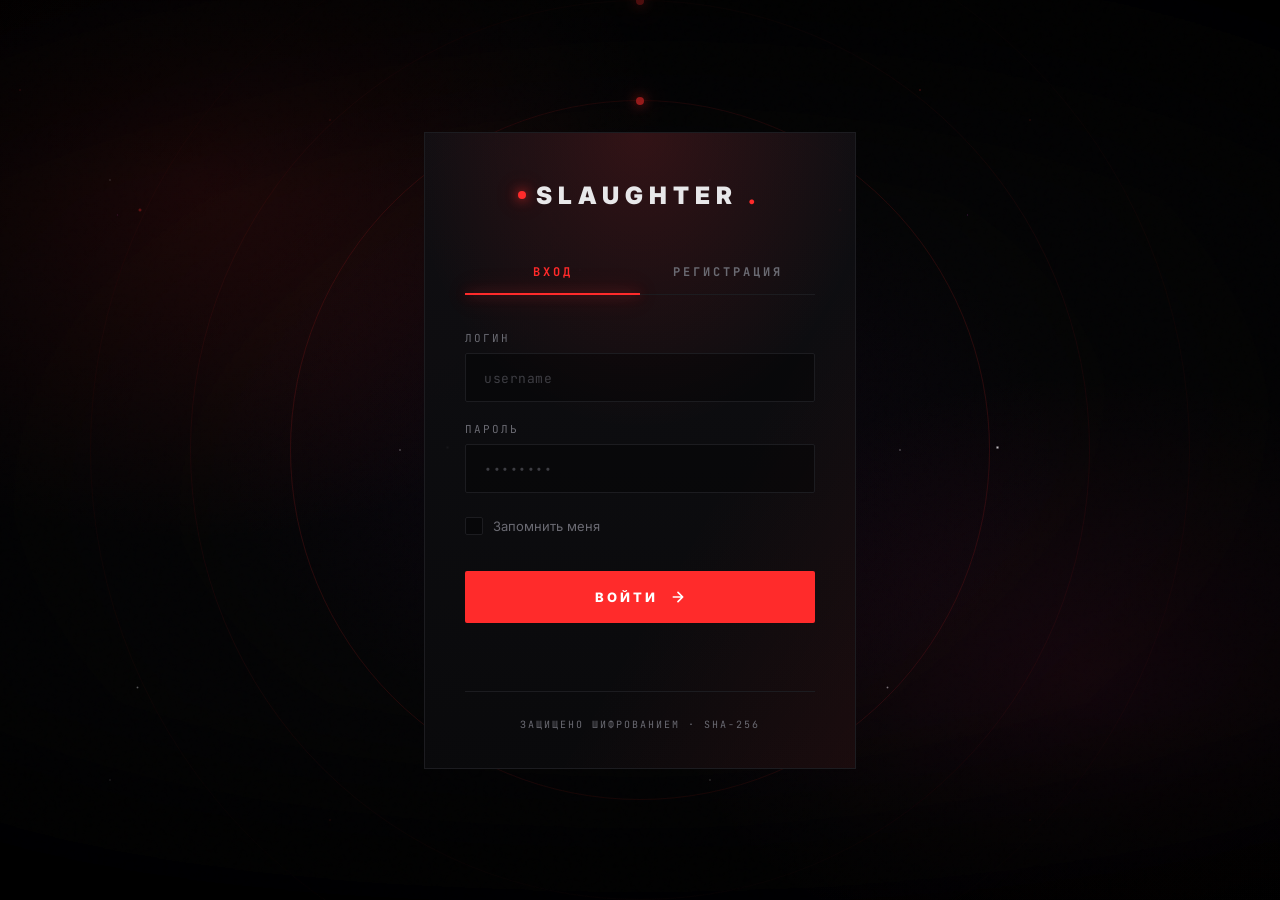
==== commit e32e417b: "Add files via upload" ====
--- a/index.html
+++ b/index.html
@@ -1,205 +1,152 @@
 <!DOCTYPE html>
 <html lang="ru">
 <head>
-    <meta charset="UTF-8">
-    <meta name="viewport" content="width=device-width, initial-scale=1.0">
-    <title>SLAUGHTER — Premium Cheats</title>
-    <link rel="stylesheet" href="css/style.css">
+<meta charset="UTF-8">
+<meta name="viewport" content="width=device-width, initial-scale=1.0">
+<title>SLAUGHTER — Minecraft 1.21.4 Client</title>
+<link rel="preconnect" href="https://fonts.googleapis.com">
+<link rel="preconnect" href="https://fonts.gstatic.com" crossorigin>
+<link href="https://fonts.googleapis.com/css2?family=Inter:wght@300;400;600;800;900&family=JetBrains+Mono:wght@400;700&display=swap" rel="stylesheet">
+<link rel="stylesheet" href="css/style.css">
 </head>
 <body>
-    <!-- Заставка -->
-    <div class="splash-screen" id="splashScreen">
-        <div class="splash-container">
-            <!-- Фоновые частицы -->
-            <div class="particles" id="particles"></div>
-            
-            <!-- Затемнение -->
-            <div class="overlay"></div>
-            
-            <!-- Контент заставки -->
-            <div class="splash-content">
-                <!-- Логотип -->
-                <div class="splash-logo">
-                    <span class="splash-letter">S</span>
-                    <span class="splash-letter">L</span>
-                    <span class="splash-letter">A</span>
-                    <span class="splash-letter">U</span>
-                    <span class="splash-letter">G</span>
-                    <span class="splash-letter">H</span>
-                    <span class="splash-letter">T</span>
-                    <span class="splash-letter">E</span>
-                    <span class="splash-letter">R</span>
-                </div>
-                
-                <!-- Линия разделителя -->
-                <div class="splash-divider">
-                    <span class="line-left"></span>
-                    <span class="diamond"></span>
-                    <span class="line-right"></span>
-                </div>
-                
-                <!-- Подзаголовок -->
-                <div class="splash-subtitle">PREMIUM MINECRAFT CHEAT</div>
-                
-                <!-- Описание -->
-                <div class="splash-description">
-                    <span>Загрузка системы</span>
-                </div>
-                
-                <!-- Прогресс-бар -->
-                <div class="splash-progress-container">
-                    <div class="splash-progress-bar">
-                        <div class="splash-progress-fill" id="progressFill"></div>
-                    </div>
-                    <div class="splash-progress-info">
-                        <span class="splash-percentage" id="percentage">0%</span>
-                        <span class="splash-status" id="statusText">Инициализация...</span>
-                    </div>
-                </div>
-                
-                <!-- Версия -->
-                <div class="splash-version">v4.2.1</div>
-            </div>
-            
-            <!-- Нижняя информация -->
-            <div class="splash-footer">
-                <span>&copy; 2026 SLAUGHTER</span>
-                <span class="separator">|</span>
-                <span>Все права защищены</span>
-            </div>
-        </div>
+
+<!-- LOADER -->
+<div id="loader">
+  <div class="loader-text">INITIALIZING SLAUGHTER</div>
+  <div class="loader-bar"></div>
+</div>
+
+<!-- 3D BACKGROUND -->
+<canvas id="three-canvas"></canvas>
+<div class="vignette"></div>
+<div class="noise"></div>
+
+<!-- WELCOME OVERLAY (после warp) -->
+<div id="welcome-overlay">
+  <div class="welcome-text">ДОБРО ПОЖАЛОВАТЬ<span id="welcomeName"></span></div>
+</div>
+
+<!-- NAV -->
+<nav id="nav">
+  <a href="index.html" class="logo">
+    <div class="dot"></div>
+    SLAUGHTER<span>.</span>
+  </a>
+  <ul class="nav-links">
+    <li><a href="index.html" class="active">Главная</a></li>
+    <li><a href="features.html">Функции</a></li>
+    <li><a href="download.html">Скачать</a></li>
+    <li><a href="install.html">Установка</a></li>
+    <li><a href="faq.html">FAQ</a></li>
+  </ul>
+  <button class="burger" id="burger" aria-label="Menu">
+    <span></span><span></span><span></span>
+  </button>
+</nav>
+
+<!-- MOBILE MENU -->
+<div class="mobile-menu" id="mobileMenu">
+  <ul>
+    <li><a href="index.html">Главная</a></li>
+    <li><a href="features.html">Функции</a></li>
+    <li><a href="download.html">Скачать</a></li>
+    <li><a href="install.html">Установка</a></li>
+    <li><a href="faq.html">FAQ</a></li>
+  </ul>
+</div>
+
+<!-- HERO -->
+<div class="hero">
+  <div class="badge">
+    <div class="live"></div>
+    MINECRAFT 1.21.4 · RELEASE
+  </div>
+  <h1 class="title" data-text="SLAUGHTER">SLAUGHTER</h1>
+  <p class="subtitle">КЛИЕНТ ДЛЯ <b>ПОБЕДЫ</b> · ВЕРСИЯ <b>1.21.4</b></p>
+  <div class="hero-cta">
+    <a href="download.html" class="btn btn-primary">
+      Скачать клиент
+      <svg width="16" height="16" viewBox="0 0 24 24" fill="none" stroke="currentColor" stroke-width="2.5" stroke-linecap="round" stroke-linejoin="round" style="margin-left:8px">
+        <path d="M5 12h14M12 5l7 7-7 7"/>
+      </svg>
+    </a>
+    <a href="features.html" class="btn btn-ghost">Возможности</a>
+  </div>
+
+  <div class="scroll-hint">
+    <div class="mouse"></div>
+    <span>SCROLL</span>
+  </div>
+</div>
+
+<!-- SHORT FEATURES -->
+<section class="section" id="short-features">
+  <div class="section-label reveal">01 — Возможности</div>
+  <h2 class="section-title reveal">Заточен под <em>доминирование</em></h2>
+  <p class="section-desc reveal">Каждый модуль отточен до идеала. Минимальный отклик, максимальная производительность, продуманный интерфейс.</p>
+
+  <div class="features-grid reveal">
+    <div class="feature">
+      <div class="feature-num">/ 01</div>
+      <h3>Combat System</h3>
+      <p>Точная настройка KillAura, Reach, Velocity. Стабильно на любых серверах.</p>
     </div>
+    <div class="feature">
+      <div class="feature-num">/ 02</div>
+      <h3>Movement</h3>
+      <p>Speed, Fly, LongJump, Step — плавные обходы античитов под 1.21.4.</p>
+    </div>
+    <div class="feature">
+      <div class="feature-num">/ 03</div>
+      <h3>Visuals</h3>
+      <p>ESP, Chams, Tracers, XRay. Гибкая настройка рендера под твой стиль.</p>
+    </div>
+  </div>
 
-    <!-- Модальное окно авторизации -->
-    <div class="auth-modal" id="authModal">
-        <div class="auth-modal-overlay"></div>
-        <div class="auth-modal-content">
-            <div class="auth-modal-header">
-                <h2 id="authModalTitle">Авторизация</h2>
-                <button class="auth-modal-close" id="authModalClose">&times;</button>
-            </div>
-            
-            <!-- Форма входа -->
-            <form class="auth-form" id="loginForm">
-                <div class="form-group">
-                    <label for="loginUsername">Логин</label>
-                    <input type="text" id="loginUsername" placeholder="Введите логин" required autocomplete="username">
-                </div>
-                <div class="form-group">
-                    <label for="loginPassword">Пароль</label>
-                    <input type="password" id="loginPassword" placeholder="Введите пароль" required autocomplete="current-password">
-                </div>
-                <div class="form-group remember-me">
-                    <label class="checkbox-label">
-                        <input type="checkbox" id="rememberMe">
-                        <span>Запомнить меня</span>
-                    </label>
-                </div>
-                <button type="submit" class="btn btn-primary btn-full">Войти</button>
-            </form>
-            
-            <!-- Форма регистрации -->
-            <form class="auth-form hidden" id="registerForm">
-                <div class="form-group">
-                    <label for="registerUsername">Логин</label>
-                    <input type="text" id="registerUsername" placeholder="Придумайте логин" required autocomplete="username">
-                </div>
-                <div class="form-group">
-                    <label for="registerPassword">Пароль</label>
-                    <input type="password" id="registerPassword" placeholder="Минимум 8 символов" required autocomplete="new-password">
-                </div>
-                <div class="form-group">
-                    <label for="registerConfirmPassword">Подтверждение пароля</label>
-                    <input type="password" id="registerConfirmPassword" placeholder="Повторите пароль" required autocomplete="new-password">
-                </div>
-                <div class="form-group">
-                    <label for="registerInviteCode">Инвайт-код</label>
-                    <input type="text" id="registerInviteCode" placeholder="Введите инвайт-код" required>
-                    <div class="invite-hint">Для регистрации необходим действующий инвайт-код</div>
-                </div>
-                <button type="submit" class="btn btn-primary btn-full">Зарегистрироваться</button>
-            </form>
-            
-            <div class="auth-modal-footer">
-                <p id="authToggleText">Нет аккаунта? <a href="#" id="authToggleLink">Зарегистрироваться</a></p>
-            </div>
-        </div>
-    </div>
+  <div style="text-align:center; margin-top:56px">
+    <a href="features.html" class="btn btn-ghost reveal">Все возможности →</a>
+  </div>
+</section>
 
-    <!-- Основной контент -->
-    <div class="main-content" id="mainContent">
-        <header class="header">
-            <nav class="nav">
-                <div class="logo">SLAUGHTER</div>
-                <ul class="nav-menu">
-                    <li><a href="index.html" class="active">Главная</a></li>
-                    <li><a href="pages/downloads.html">Загрузки</a></li>
-                    <li><a href="pages/about.html">О чите</a></li>
-                </ul>
-                <div class="nav-auth">
-                    <button class="btn btn-outline" id="logoutBtn" style="display: none;">Выйти</button>
-                    <span class="user-info" id="userInfo" style="display: none;"></span>
-                </div>
-            </nav>
-        </header>
+<!-- CTA STRIP -->
+<section class="cta-strip reveal">
+  <div class="cta-content">
+    <div class="section-label">Готов начать?</div>
+    <h2 class="section-title">Скачай <em>последнюю</em> версию</h2>
+    <p class="section-desc">Актуальная сборка под Minecraft 1.21.4. Проверено, подписано, без вирусов.</p>
+    <a href="download.html" class="btn btn-primary">Перейти к загрузке</a>
+  </div>
+</section>
 
-        <main>
-            <section class="hero">
-                <div class="hero-content">
-                    <h1>SLAUGHTER</h1>
-                    <p class="tagline">Премиум чит на Minecraft</p>
-                    <p class="hero-description">
-                        Заточен под сервер yuppimine.
-                        Разработка с 2026 года.
-                    </p>
-                    <div class="hero-actions">
-                        <a href="pages/downloads.html" class="btn btn-primary btn-large">Скачать</a>
-                        <a href="pages/about.html" class="btn btn-outline btn-large">О чите</a>
-                    </div>
-                </div>
-            </section>
+<!-- FOOTER -->
+<footer>
+  <div class="copy">© 2026 <span>SLAUGHTER</span> — All rights reserved.</div>
+  <div class="socials">
+    <a href="#">Telegram</a>
+    <a href="#">Discord</a>
+    <a href="#">YouTube</a>
+  </div>
+</footer>
 
-            <section class="features">
-                <h2>Преимущества</h2>
-                <div class="features-grid">
-                    <div class="feature-card">
-                        <h3>Kill Aura</h3>
-                        <p>Автоматическая атака ближайших целей с настраиваемой дистанцией и скоростью.</p>
-                    </div>
-                    <div class="feature-card">
-                        <h3>В разработке</h3>
-                        <p>Новые функции находятся в активной разработке. Следите за обновлениями.</p>
-                    </div>
-                    <div class="feature-card">
-                        <h3>В разработке</h3>
-                        <p>Новые функции находятся в активной разработке. Следите за обновлениями.</p>
-                    </div>
-                    <div class="feature-card">
-                        <h3>В разработке</h3>
-                        <p>Новые функции находятся в активной разработке. Следите за обновлениями.</p>
-                    </div>
-                </div>
-            </section>
+<!-- PAGE TRANSITION OVERLAY -->
+<div id="page-transition">
+  <div class="curtain"></div>
+  <div class="glitch-strips"></div>
+  <div class="transition-label">LOADING · SLAUGHTER</div>
+</div>
 
-            <section class="cta">
-                <h2>Начните использовать прямо сейчас</h2>
-                <p>Регистрация занимает менее минуты. Мгновенный доступ к загрузкам.</p>
-                <a href="pages/downloads.html" class="btn btn-primary btn-large">Перейти к загрузкам</a>
-            </section>
-        </main>
+<script type="importmap">
+{
+  "imports": {
+    "three": "https://unpkg.com/three@0.160.0/build/three.module.js",
+    "three/addons/": "https://unpkg.com/three@0.160.0/examples/jsm/"
+  }
+}
+</script>
+<script src="js/auth-guard.js"></script>
+<script type="module" src="js/three-bg.js"></script>
+<script src="js/main.js"></script>
 
-        <footer class="footer">
-            <div class="footer-content">
-                <p>&copy; 2026 SLAUGHTER. Все права защищены.</p>
-                <p>Используя наш сервис, вы соглашаетесь с условиями использования.</p>
-            </div>
-        </footer>
-    </div>
-
-    <!-- Кастомный курсор -->
-    <div class="cursor-dot" id="cursorDot"></div>
-    <div class="cursor-ring" id="cursorRing"></div>
-
-    <script src="js/main.js"></script>
 </body>
 </html>
--- a/css/style.css
+++ b/css/style.css
@@ -1,1494 +1,1684 @@
-/* ===== Базовые стили ===== */
 :root {
-    --bg-primary: #0a0a0a;
-    --bg-secondary: #111111;
-    --bg-card: #1a1a1a;
-    --bg-hover: #222222;
-    --text-primary: #e0e0e0;
-    --text-secondary: #888888;
-    --accent: #c0392b;
-    --accent-hover: #e74c3c;
-    --accent-glow: rgba(192, 57, 43, 0.3);
-    --accent-dim: rgba(192, 57, 43, 0.5);
-    --border: #2a2a2a;
-    --success: #27ae60;
-    --success-glow: rgba(39, 174, 96, 0.3);
-    --font-main: 'Segoe UI', system-ui, -apple-system, sans-serif;
-    --transition: 0.3s ease;
-}
-
-* {
-    margin: 0;
-    padding: 0;
-    box-sizing: border-box;
-}
-
-html {
-    scroll-behavior: smooth;
-}
+  --bg: #050506;
+  --bg-2: #101013;
+  --line: #1c1c20;
+  --text: #e8e8ea;
+  --muted: #6a6a72;
+  --red: #ff2b2b;
+  --red-dark: #a80f0f;
+  --red-glow: rgba(255, 43, 43, 0.45);
+  --white: #ffffff;
+}
+
+* { margin: 0; padding: 0; box-sizing: border-box; }
+html { scroll-behavior: smooth; }
 
 body {
-    font-family: var(--font-main);
-    background-color: var(--bg-primary);
-    color: var(--text-primary);
-    line-height: 1.6;
-    min-height: 100vh;
-    overflow-x: hidden;
-}
-
-/* ===== Заставка ===== */
-.splash-screen {
-    position: fixed;
-    top: 0;
-    left: 0;
-    width: 100%;
-    height: 100vh;
-    z-index: 9999;
-    background-color: var(--bg-primary);
-    transition: opacity 1s ease, visibility 1s ease;
-}
-
-.splash-screen.hidden {
+  background: var(--bg);
+  color: var(--text);
+  font-family: 'Inter', sans-serif;
+  overflow-x: hidden;
+  -webkit-font-smoothing: antialiased;
+  min-height: 100vh;
+}
+
+/* ===== 3D CANVAS ===== */
+#three-canvas {
+  position: fixed;
+  inset: 0;
+  z-index: 0;
+  pointer-events: none;
+  opacity: 1;
+  /* убраны animation и filter — они ломают WebGL */
+}
+
+.vignette {
+  position: fixed;
+  inset: 0;
+  z-index: 1;
+  pointer-events: none;
+  background:
+    radial-gradient(ellipse at 50% 50%, transparent 0%, transparent 45%, rgba(0,0,0,0.75) 100%),
+    linear-gradient(180deg, rgba(0,0,0,0.4) 0%, transparent 20%, transparent 80%, rgba(0,0,0,0.6) 100%);
+}
+
+.noise {
+  position: fixed;
+  inset: 0;
+  z-index: 2;
+  pointer-events: none;
+  opacity: 0.035;
+  background-image: url("data:image/svg+xml,%3Csvg viewBox='0 0 200 200' xmlns='http://www.w3.org/2000/svg'%3E%3Cfilter id='n'%3E%3CfeTurbulence type='fractalNoise' baseFrequency='0.9' numOctaves='2'/%3E%3C/filter%3E%3Crect width='100%25' height='100%25' filter='url(%23n)'/%3E%3C/svg%3E");
+  mix-blend-mode: overlay;
+}
+
+/* ===== LOADER ===== */
+#loader {
+  position: fixed;
+  inset: 0;
+  z-index: 9999;
+  background: var(--bg);
+  display: flex;
+  align-items: center;
+  justify-content: center;
+  flex-direction: column;
+  gap: 28px;
+  transition: opacity 0.8s ease, visibility 0.8s;
+}
+#loader.hidden { opacity: 0; visibility: hidden; }
+.loader-text {
+  font-family: 'JetBrains Mono', monospace;
+  font-size: 13px;
+  letter-spacing: 6px;
+  color: var(--muted);
+  text-transform: uppercase;
+}
+.loader-bar {
+  width: 240px;
+  height: 1px;
+  background: var(--line);
+  position: relative;
+  overflow: hidden;
+}
+.loader-bar::after {
+  content: '';
+  position: absolute;
+  inset: 0;
+  background: var(--red);
+  transform-origin: left;
+  animation: loadBar 1.6s ease forwards;
+}
+@keyframes loadBar {
+  from { transform: scaleX(0); }
+  to { transform: scaleX(1); }
+}
+
+/* ===== NAV ===== */
+nav {
+  position: fixed;
+  top: 0; left: 0; right: 0;
+  z-index: 100;
+  padding: 22px 48px;
+  display: flex;
+  align-items: center;
+  justify-content: space-between;
+  backdrop-filter: blur(14px);
+  background: rgba(5,5,6,0.4);
+  border-bottom: 1px solid transparent;
+  transition: all 0.4s ease;
+  opacity: 0;
+  animation: fadeUp 0.8s 0.8s forwards;
+}
+nav.scrolled {
+  border-bottom: 1px solid var(--line);
+  padding: 16px 48px;
+  background: rgba(5,5,6,0.75);
+}
+.logo {
+  font-weight: 900;
+  font-size: 22px;
+  letter-spacing: 4px;
+  display: flex;
+  align-items: center;
+  gap: 10px;
+  text-decoration: none;
+  color: var(--text);
+}
+.logo .dot {
+  width: 8px; height: 8px;
+  background: var(--red);
+  border-radius: 50%;
+  box-shadow: 0 0 12px var(--red), 0 0 24px var(--red-glow);
+  animation: pulse 2s infinite;
+}
+@keyframes pulse {
+  0%,100% { opacity: 1; transform: scale(1); }
+  50% { opacity: 0.5; transform: scale(0.8); }
+}
+.logo span { color: var(--red); }
+
+.nav-links {
+  display: flex;
+  gap: 36px;
+  list-style: none;
+}
+.nav-links a {
+  color: var(--muted);
+  text-decoration: none;
+  font-size: 13px;
+  letter-spacing: 2px;
+  text-transform: uppercase;
+  font-weight: 600;
+  transition: color 0.3s;
+  position: relative;
+}
+.nav-links a::after {
+  content: '';
+  position: absolute;
+  bottom: -6px; left: 0;
+  width: 0; height: 1px;
+  background: var(--red);
+  transition: width 0.3s;
+}
+.nav-links a:hover { color: var(--white); }
+.nav-links a:hover::after { width: 100%; }
+.nav-links a.active { color: var(--red); }
+.nav-links a.active::after { width: 100%; }
+
+/* ===== BURGER ===== */
+.burger {
+  display: none;
+  background: none;
+  border: none;
+  cursor: pointer;
+  flex-direction: column;
+  gap: 5px;
+  padding: 8px;
+}
+.burger span {
+  width: 22px;
+  height: 2px;
+  background: var(--text);
+  transition: all 0.3s;
+  display: block;
+}
+
+/* ===== MOBILE MENU ===== */
+.mobile-menu {
+  position: fixed;
+  top: 0; right: 0;
+  width: 100%;
+  height: 100vh;
+  background: rgba(5,5,6,0.98);
+  backdrop-filter: blur(20px);
+  z-index: 99;
+  display: flex;
+  align-items: center;
+  justify-content: center;
+  transform: translateX(100%);
+  transition: transform 0.5s cubic-bezier(0.4,0,0.2,1);
+}
+.mobile-menu.open { transform: translateX(0); }
+.mobile-menu ul {
+  list-style: none;
+  text-align: center;
+}
+.mobile-menu li { margin: 24px 0; }
+.mobile-menu a {
+  color: var(--text);
+  text-decoration: none;
+  font-size: 28px;
+  font-weight: 800;
+  letter-spacing: 3px;
+  text-transform: uppercase;
+  transition: color 0.3s;
+}
+.mobile-menu a:hover { color: var(--red); }
+
+/* ===== HERO ===== */
+.hero {
+  position: relative;
+  z-index: 2;
+  min-height: 100vh;
+  display: flex;
+  flex-direction: column;
+  align-items: center;
+  justify-content: center;
+  text-align: center;
+  padding: 0 24px;
+  pointer-events: none;
+}
+.hero > * { pointer-events: auto; }
+
+.badge {
+  display: inline-flex;
+  align-items: center;
+  gap: 10px;
+  padding: 8px 18px;
+  border: 1px solid var(--line);
+  border-radius: 100px;
+  font-size: 12px;
+  letter-spacing: 3px;
+  text-transform: uppercase;
+  color: var(--muted);
+  font-family: 'JetBrains Mono', monospace;
+  margin-bottom: 40px;
+  background: rgba(10,10,11,0.5);
+  backdrop-filter: blur(10px);
+  opacity: 0;
+  animation: fadeUp 0.8s 1s forwards;
+}
+.badge .live {
+  width: 6px; height: 6px;
+  background: #2bff6a;
+  border-radius: 50%;
+  box-shadow: 0 0 8px #2bff6a;
+  animation: pulse 2s infinite;
+}
+
+h1.title {
+  font-size: clamp(64px, 14vw, 200px);
+  font-weight: 900;
+  letter-spacing: -0.04em;
+  line-height: 0.9;
+  background: linear-gradient(180deg, #fff 0%, #fff 40%, #4a4a52 100%);
+  -webkit-background-clip: text;
+  background-clip: text;
+  color: transparent;
+  opacity: 0;
+  animation: fadeUp 1.2s 1.2s forwards;
+  position: relative;
+}
+h1.title::before {
+  content: attr(data-text);
+  position: absolute;
+  inset: 0;
+  background: linear-gradient(180deg, var(--red) 0%, transparent 70%);
+  -webkit-background-clip: text;
+  background-clip: text;
+  color: transparent;
+  filter: blur(30px);
+  opacity: 0.7;
+  z-index: -1;
+}
+
+.subtitle {
+  font-family: 'JetBrains Mono', monospace;
+  font-size: clamp(14px, 1.6vw, 18px);
+  color: var(--muted);
+  letter-spacing: 6px;
+  text-transform: uppercase;
+  margin-top: 24px;
+  opacity: 0;
+  animation: fadeUp 1s 1.5s forwards;
+}
+.subtitle b { color: var(--red); font-weight: 700; }
+
+.hero-cta {
+  margin-top: 60px;
+  display: flex;
+  gap: 20px;
+  flex-wrap: wrap;
+  justify-content: center;
+  opacity: 0;
+  animation: fadeUp 1s 1.7s forwards;
+}
+
+.btn {
+  position: relative;
+  padding: 18px 42px;
+  font-size: 13px;
+  letter-spacing: 3px;
+  text-transform: uppercase;
+  font-weight: 700;
+  text-decoration: none;
+  border: none;
+  cursor: pointer;
+  font-family: 'Inter', sans-serif;
+  overflow: hidden;
+  transition: all 0.35s cubic-bezier(0.4,0,0.2,1);
+  border-radius: 2px;
+  display: inline-flex;
+  align-items: center;
+  justify-content: center;
+}
+
+.btn-primary {
+  background: var(--red);
+  color: #fff;
+}
+.btn-primary::before {
+  content: '';
+  position: absolute;
+  inset: 0;
+  background: linear-gradient(120deg, transparent, rgba(255,255,255,0.4), transparent);
+  transform: translateX(-100%);
+  transition: transform 0.6s;
+}
+.btn-primary:hover {
+  box-shadow: 0 0 40px var(--red-glow), 0 0 80px var(--red-glow);
+  transform: translateY(-3px);
+  background: #ff4444;
+}
+.btn-primary:hover::before { transform: translateX(100%); }
+
+.btn-ghost {
+  background: rgba(10,10,11,0.5);
+  backdrop-filter: blur(10px);
+  color: var(--text);
+  border: 1px solid var(--line);
+}
+.btn-ghost:hover {
+  border-color: var(--red);
+  color: var(--red);
+  transform: translateY(-3px);
+}
+
+/* ===== SCROLL HINT ===== */
+.scroll-hint {
+  position: absolute;
+  bottom: 40px;
+  left: 50%;
+  transform: translateX(-50%);
+  display: flex;
+  flex-direction: column;
+  align-items: center;
+  gap: 12px;
+  opacity: 0;
+  animation: fadeUp 1s 2.2s forwards;
+}
+.scroll-hint span {
+  font-size: 10px;
+  letter-spacing: 4px;
+  color: var(--muted);
+  text-transform: uppercase;
+  font-family: 'JetBrains Mono', monospace;
+}
+.mouse {
+  width: 22px; height: 36px;
+  border: 1px solid var(--line);
+  border-radius: 12px;
+  position: relative;
+}
+.mouse::before {
+  content: '';
+  position: absolute;
+  top: 8px; left: 50%;
+  transform: translateX(-50%);
+  width: 3px; height: 6px;
+  background: var(--red);
+  border-radius: 2px;
+  animation: scrollDown 1.8s infinite;
+}
+@keyframes scrollDown {
+  0% { opacity: 0; transform: translate(-50%, 0); }
+  40% { opacity: 1; }
+  80% { opacity: 0; transform: translate(-50%, 12px); }
+  100% { opacity: 0; }
+}
+
+/* ===== PAGE HEADER ===== */
+.page-header {
+  position: relative;
+  z-index: 2;
+  padding: 200px 48px 40px;
+  max-width: 1300px;
+  margin: 0 auto;
+  text-align: center;
+  display: flex;
+  flex-direction: column;
+  align-items: center;
+}
+.page-title {
+  font-size: clamp(48px, 8vw, 108px);
+  font-weight: 900;
+  letter-spacing: -0.03em;
+  line-height: 1;
+  background: linear-gradient(180deg, #fff 0%, #fff 50%, #4a4a52 100%);
+  -webkit-background-clip: text;
+  background-clip: text;
+  color: transparent;
+  margin-top: 20px;
+}
+.page-title em {
+  font-style: normal;
+  color: var(--red);
+  -webkit-text-fill-color: var(--red);
+}
+
+/* ===== SECTIONS ===== */
+.section {
+  position: relative;
+  z-index: 2;
+  padding: 100px 48px;
+  max-width: 1300px;
+  margin: 0 auto;
+}
+
+.section-label {
+  font-family: 'JetBrains Mono', monospace;
+  font-size: 12px;
+  letter-spacing: 4px;
+  color: var(--red);
+  text-transform: uppercase;
+  margin-bottom: 20px;
+  display: flex;
+  align-items: center;
+  gap: 14px;
+}
+.section-label::before {
+  content: '';
+  width: 40px; height: 1px;
+  background: var(--red);
+}
+
+h2.section-title {
+  font-size: clamp(36px, 5vw, 64px);
+  font-weight: 800;
+  letter-spacing: -0.03em;
+  line-height: 1.05;
+  margin-bottom: 24px;
+}
+h2.section-title em { font-style: normal; color: var(--red); }
+
+.section-desc {
+  color: var(--muted);
+  font-size: 17px;
+  line-height: 1.7;
+  max-width: 620px;
+  margin-bottom: 70px;
+}
+
+/* ===== STATS STRIP ===== */
+.stats-strip {
+  position: relative;
+  z-index: 2;
+  display: grid;
+  grid-template-columns: repeat(4, 1fr);
+  gap: 1px;
+  background: var(--line);
+  border-top: 1px solid var(--line);
+  border-bottom: 1px solid var(--line);
+  max-width: 1300px;
+  margin: 0 auto;
+}
+.stat {
+  background: rgba(10,10,11,0.6);
+  backdrop-filter: blur(10px);
+  padding: 48px 24px;
+  text-align: center;
+  transition: background 0.4s;
+}
+.stat:hover { background: rgba(20,20,24,0.9); }
+.stat-num {
+  font-family: 'JetBrains Mono', monospace;
+  font-size: 42px;
+  font-weight: 700;
+  color: var(--red);
+  margin-bottom: 8px;
+  letter-spacing: -0.02em;
+}
+.stat-label {
+  font-size: 12px;
+  letter-spacing: 3px;
+  color: var(--muted);
+  text-transform: uppercase;
+  font-family: 'JetBrains Mono', monospace;
+}
+
+/* ===== FEATURES ===== */
+.features-grid {
+  display: grid;
+  grid-template-columns: repeat(auto-fit, minmax(280px, 1fr));
+  gap: 1px;
+  background: var(--line);
+  border: 1px solid var(--line);
+}
+.feature {
+  background: rgba(16,16,19,0.85);
+  padding: 44px 36px;
+  transition: all 0.4s cubic-bezier(0.4,0,0.2,1);
+  position: relative;
+  overflow: hidden;
+}
+.feature::before {
+  content: '';
+  position: absolute;
+  top: 0; left: 0;
+  width: 100%; height: 2px;
+  background: var(--red);
+  transform: scaleX(0);
+  transform-origin: left;
+  transition: transform 0.5s cubic-bezier(0.4,0,0.2,1);
+}
+.feature:hover { background: rgba(20,20,24,0.95); transform: translateY(-2px); }
+.feature:hover::before { transform: scaleX(1); }
+.feature-num {
+  font-family: 'JetBrains Mono', monospace;
+  font-size: 12px;
+  color: var(--red);
+  letter-spacing: 2px;
+  margin-bottom: 24px;
+}
+.feature h3 {
+  font-size: 20px;
+  font-weight: 700;
+  margin-bottom: 14px;
+  letter-spacing: -0.01em;
+}
+.feature p {
+  color: var(--muted);
+  font-size: 14px;
+  line-height: 1.7;
+}
+
+/* ===== CTA STRIP ===== */
+.cta-strip {
+  position: relative;
+  z-index: 2;
+  padding: 100px 48px;
+  max-width: 1300px;
+  margin: 0 auto;
+  text-align: center;
+}
+.cta-content {
+  display: flex;
+  flex-direction: column;
+  align-items: center;
+}
+.cta-content .section-label { justify-content: center; }
+.cta-content .section-label::before { display: none; }
+.cta-content .section-desc { text-align: center; margin-bottom: 40px; }
+
+/* ===== DOWNLOAD CARD ===== */
+.download-wrap { display: flex; justify-content: center; }
+.download-card {
+  width: 100%;
+  max-width: 760px;
+  background: linear-gradient(180deg, rgba(20,20,24,0.92) 0%, rgba(13,13,16,0.95) 100%);
+  backdrop-filter: blur(20px);
+  border: 1px solid var(--line);
+  padding: 56px;
+  position: relative;
+  overflow: hidden;
+  transition: border-color 0.4s, transform 0.4s;
+}
+.download-card:hover {
+  border-color: rgba(255,43,43,0.4);
+  transform: translateY(-4px);
+}
+.download-card::before {
+  content: '';
+  position: absolute;
+  top: -50%; right: -50%;
+  width: 100%; height: 100%;
+  background: radial-gradient(circle, var(--red-glow) 0%, transparent 60%);
+  opacity: 0.15;
+  pointer-events: none;
+}
+.dl-header {
+  display: flex;
+  justify-content: space-between;
+  align-items: flex-start;
+  flex-wrap: wrap;
+  gap: 20px;
+  margin-bottom: 40px;
+}
+.dl-name {
+  font-size: 32px;
+  font-weight: 900;
+  letter-spacing: -0.02em;
+}
+.dl-name span { color: var(--red); }
+.dl-ver {
+  font-family: 'JetBrains Mono', monospace;
+  font-size: 12px;
+  color: var(--muted);
+  letter-spacing: 2px;
+  margin-top: 8px;
+}
+.dl-meta {
+  display: grid;
+  grid-template-columns: repeat(3, 1fr);
+  gap: 20px;
+  margin-bottom: 40px;
+  padding: 24px 0;
+  border-top: 1px solid var(--line);
+  border-bottom: 1px solid var(--line);
+}
+.meta-item .k {
+  font-family: 'JetBrains Mono', monospace;
+  font-size: 11px;
+  color: var(--muted);
+  letter-spacing: 2px;
+  text-transform: uppercase;
+  margin-bottom: 8px;
+}
+.meta-item .v {
+  font-size: 15px;
+  font-weight: 600;
+  color: var(--text);
+}
+.meta-item .v.green { color: #2bff6a; }
+
+.download-btn {
+  display: flex;
+  align-items: center;
+  justify-content: center;
+  gap: 14px;
+  width: 100%;
+  padding: 22px;
+  background: var(--red);
+  color: #fff;
+  text-decoration: none;
+  font-weight: 800;
+  letter-spacing: 3px;
+  text-transform: uppercase;
+  font-size: 14px;
+  position: relative;
+  overflow: hidden;
+  transition: all 0.35s;
+  border-radius: 2px;
+}
+.download-btn:hover {
+  background: #ff4444;
+  box-shadow: 0 0 50px var(--red-glow);
+  letter-spacing: 5px;
+}
+.download-btn svg { transition: transform 0.35s; }
+.download-btn:hover svg { transform: translateY(3px); }
+
+.dl-note {
+  margin-top: 20px;
+  font-size: 12px;
+  color: var(--muted);
+  text-align: center;
+  font-family: 'JetBrains Mono', monospace;
+  letter-spacing: 1px;
+}
+
+/* ===== VERSIONS TABLE ===== */
+.versions-table {
+  border: 1px solid var(--line);
+  background: rgba(10,10,11,0.6);
+  backdrop-filter: blur(10px);
+}
+.vrow {
+  display: grid;
+  grid-template-columns: 1.5fr 1fr 1fr 1fr 1fr;
+  gap: 16px;
+  padding: 22px 28px;
+  border-bottom: 1px solid var(--line);
+  align-items: center;
+  font-size: 14px;
+  transition: background 0.3s;
+}
+.vrow:last-child { border-bottom: none; }
+.vrow:hover { background: rgba(20,20,24,0.6); }
+.vrow-header {
+  font-family: 'JetBrains Mono', monospace;
+  font-size: 11px;
+  letter-spacing: 2px;
+  text-transform: uppercase;
+  color: var(--muted);
+  background: rgba(16,16,19,0.8);
+}
+.vrow .tag {
+  font-family: 'JetBrains Mono', monospace;
+  font-size: 10px;
+  color: var(--red);
+  border: 1px solid var(--red);
+  padding: 2px 8px;
+  border-radius: 100px;
+  margin-left: 8px;
+  letter-spacing: 1px;
+}
+.vrow .v.green { color: #2bff6a; }
+.vrow .v.muted { color: var(--muted); }
+.vlink {
+  color: var(--red);
+  text-decoration: none;
+  font-weight: 600;
+  font-size: 13px;
+  letter-spacing: 1px;
+  text-transform: uppercase;
+  transition: color 0.3s;
+}
+.vlink:hover { color: #ff4444; }
+
+/* ===== STEPS ===== */
+.steps {
+  display: grid;
+  grid-template-columns: repeat(auto-fit, minmax(240px, 1fr));
+  gap: 40px;
+}
+.step {
+  position: relative;
+  padding-top: 30px;
+  border-top: 1px solid var(--line);
+  transition: border-color 0.4s;
+}
+.step:hover { border-color: var(--red); }
+.step-num {
+  font-family: 'JetBrains Mono', monospace;
+  font-size: 48px;
+  font-weight: 700;
+  color: var(--line);
+  position: absolute;
+  top: 20px; right: 0;
+  line-height: 1;
+  transition: color 0.4s;
+}
+.step:hover .step-num { color: rgba(255,43,43,0.3); }
+.step h4 {
+  font-size: 17px;
+  font-weight: 700;
+  margin-bottom: 12px;
+  margin-top: 30px;
+}
+.step p {
+  font-size: 14px;
+  color: var(--muted);
+  line-height: 1.7;
+}
+.step code, .ilink, code {
+  font-family: 'JetBrains Mono', monospace;
+  background: rgba(255,43,43,0.1);
+  color: var(--red);
+  padding: 2px 8px;
+  border-radius: 3px;
+  font-size: 13px;
+  text-decoration: none;
+}
+.ilink {
+  border-bottom: 1px dashed var(--red);
+  background: none;
+  padding: 0;
+}
+.ilink:hover { background: rgba(255,43,43,0.1); }
+
+/* ===== REQUIREMENTS ===== */
+.requirements {
+  display: grid;
+  grid-template-columns: repeat(auto-fit, minmax(280px, 1fr));
+  gap: 1px;
+  background: var(--line);
+  border: 1px solid var(--line);
+}
+.req-col {
+  background: rgba(16,16,19,0.85);
+  padding: 44px 36px;
+}
+.req-col h3 {
+  font-size: 18px;
+  font-weight: 700;
+  margin-bottom: 24px;
+  color: var(--red);
+  font-family: 'JetBrains Mono', monospace;
+  letter-spacing: 2px;
+  text-transform: uppercase;
+}
+.req-col ul { list-style: none; }
+.req-col li {
+  padding: 12px 0;
+  border-bottom: 1px solid var(--line);
+  color: var(--muted);
+  font-size: 14px;
+  display: flex;
+  align-items: center;
+  gap: 10px;
+}
+.req-col li::before {
+  content: '▸';
+  color: var(--red);
+  font-size: 12px;
+}
+.req-col li:last-child { border-bottom: none; }
+
+/* ===== NOTES ===== */
+.notes {
+  display: grid;
+  gap: 16px;
+}
+.note {
+  display: flex;
+  gap: 24px;
+  padding: 28px 32px;
+  background: rgba(16,16,19,0.85);
+  border: 1px solid var(--line);
+  border-left: 3px solid var(--red);
+  transition: all 0.3s;
+  align-items: flex-start;
+}
+.note:hover {
+  background: rgba(20,20,24,0.95);
+  transform: translateX(4px);
+}
+.note-icon {
+  font-family: 'JetBrains Mono', monospace;
+  font-size: 22px;
+  font-weight: 700;
+  color: var(--red);
+  border: 1px solid var(--red);
+  width: 36px;
+  height: 36px;
+  display: flex;
+  align-items: center;
+  justify-content: center;
+  border-radius: 50%;
+  flex-shrink: 0;
+}
+.note h4 {
+  font-size: 16px;
+  font-weight: 700;
+  margin-bottom: 8px;
+}
+.note p {
+  color: var(--muted);
+  font-size: 14px;
+  line-height: 1.7;
+}
+
+/* ===== FAQ ===== */
+.faq-list {
+  max-width: 820px;
+  margin: 0 auto;
+}
+.faq-item {
+  border-bottom: 1px solid var(--line);
+}
+.faq-q {
+  width: 100%;
+  background: none;
+  border: none;
+  color: var(--text);
+  font-family: 'Inter', sans-serif;
+  font-size: 18px;
+  font-weight: 600;
+  text-align: left;
+  padding: 28px 0;
+  cursor: pointer;
+  display: flex;
+  justify-content: space-between;
+  align-items: center;
+  gap: 20px;
+  transition: color 0.3s;
+}
+.faq-q:hover { color: var(--red); }
+.faq-icon {
+  font-family: 'JetBrains Mono', monospace;
+  font-size: 24px;
+  color: var(--red);
+  transition: transform 0.4s;
+  flex-shrink: 0;
+}
+.faq-item.open .faq-icon { transform: rotate(45deg); }
+.faq-a {
+  max-height: 0;
+  overflow: hidden;
+  transition: max-height 0.4s ease, padding 0.4s ease;
+}
+.faq-item.open .faq-a {
+  max-height: 300px;
+  padding-bottom: 28px;
+}
+.faq-a p {
+  color: var(--muted);
+  font-size: 15px;
+  line-height: 1.75;
+}
+
+/* ===== FOOTER ===== */
+footer {
+  position: relative;
+  z-index: 2;
+  border-top: 1px solid var(--line);
+  padding: 48px;
+  display: flex;
+  justify-content: space-between;
+  align-items: center;
+  flex-wrap: wrap;
+  gap: 20px;
+  max-width: 1300px;
+  margin: 0 auto;
+  background: rgba(5,5,6,0.4);
+  backdrop-filter: blur(10px);
+}
+footer .copy {
+  font-family: 'JetBrains Mono', monospace;
+  font-size: 12px;
+  color: var(--muted);
+  letter-spacing: 1px;
+}
+footer .copy span { color: var(--red); }
+.socials { display: flex; gap: 24px; }
+.socials a {
+  color: var(--muted);
+  font-size: 12px;
+  letter-spacing: 2px;
+  text-transform: uppercase;
+  text-decoration: none;
+  font-weight: 600;
+  transition: color 0.3s;
+}
+.socials a:hover { color: var(--red); }
+
+/* ===== ANIMATIONS ===== */
+@keyframes fadeUp {
+  from { opacity: 0; transform: translateY(30px); }
+  to { opacity: 1; transform: translateY(0); }
+}
+.reveal {
+  opacity: 0;
+  transform: translateY(40px);
+  transition: opacity 0.9s cubic-bezier(0.4,0,0.2,1), transform 0.9s cubic-bezier(0.4,0,0.2,1);
+}
+.reveal.visible {
+  opacity: 1;
+  transform: translateY(0);
+}
+
+/* ===== RESPONSIVE ===== */
+@media (max-width: 900px) {
+  .nav-links { display: none; }
+  .burger { display: flex; }
+  .stats-strip { grid-template-columns: repeat(2, 1fr); }
+}
+@media (max-width: 768px) {
+  nav { padding: 18px 24px; }
+  nav.scrolled { padding: 14px 24px; }
+  .page-header { padding: 140px 24px 40px; }
+  .section { padding: 70px 24px; }
+  .cta-strip { padding: 70px 24px; }
+  .download-card { padding: 36px 24px; }
+  .dl-meta { grid-template-columns: 1fr; gap: 16px; }
+  footer { padding: 36px 24px; }
+  .vrow { grid-template-columns: 1fr 1fr; font-size: 13px; padding: 18px 16px; }
+  .vrow-header { display: none; }
+  .vrow > div:nth-child(2),
+  .vrow > div:nth-child(3) { display: none; }
+}
+
+::-webkit-scrollbar { width: 10px; }
+::-webkit-scrollbar-track { background: var(--bg); }
+::-webkit-scrollbar-thumb { background: var(--line); }
+::-webkit-scrollbar-thumb:hover { background: var(--red-dark); }
+::selection { background: var(--red); color: #fff; }
+/* ================================================================
+   PATCH — SLAUGHTER v2
+   ================================================================ */
+
+/* 1. Убираем stats-strip полностью */
+.stats-strip { display: none !important; }
+
+/* 3. Title — новый визуал (split-glitch + shimmer + soft shadow) */
+h1.title {
+  font-size: clamp(64px, 14vw, 200px);
+  font-weight: 900;
+  letter-spacing: -0.045em;
+  line-height: 0.9;
+  background: linear-gradient(
+    180deg,
+    #ffffff 0%,
+    #f5f5f7 30%,
+    #b8b8be 55%,
+    #6a6a72 75%,
+    #3a3a42 100%
+  );
+  -webkit-background-clip: text;
+  background-clip: text;
+  color: transparent;
+  opacity: 0;
+  animation: titleDrop 1.4s 0.9s cubic-bezier(0.16, 1, 0.3, 1) forwards;
+  position: relative;
+  text-shadow: 0 4px 40px rgba(255, 43, 43, 0.12);
+  filter: drop-shadow(0 2px 1px rgba(0,0,0,0.8));
+  isolation: isolate;
+}
+
+/* Красное свечение сзади */
+h1.title::before {
+  content: attr(data-text);
+  position: absolute;
+  inset: 0;
+  background: linear-gradient(180deg, var(--red) 0%, transparent 60%);
+  -webkit-background-clip: text;
+  background-clip: text;
+  color: transparent;
+  filter: blur(50px);
+  opacity: 0.45;
+  z-index: -1;
+  pointer-events: none;
+}
+
+/* Shimmer-полоса по тексту */
+h1.title::after {
+  content: attr(data-text);
+  position: absolute;
+  inset: 0;
+  background: linear-gradient(
+    100deg,
+    transparent 30%,
+    rgba(255, 255, 255, 0.9) 48%,
+    rgba(255, 100, 100, 0.6) 52%,
+    transparent 70%
+  );
+  -webkit-background-clip: text;
+  background-clip: text;
+  color: transparent;
+  background-size: 300% 100%;
+  background-position: -150% 0;
+  animation: shimmer 5s ease-in-out 2s infinite;
+  pointer-events: none;
+  mix-blend-mode: screen;
+}
+
+@keyframes titleDrop {
+  0% {
     opacity: 0;
-    visibility: hidden;
-    pointer-events: none;
-}
-
-.splash-container {
-    position: relative;
-    width: 100%;
-    height: 100%;
-    display: flex;
-    align-items: center;
-    justify-content: center;
-    overflow: hidden;
-}
-
-/* Частицы */
-.particles {
-    position: absolute;
-    top: 0;
-    left: 0;
-    width: 100%;
-    height: 100%;
-    z-index: 1;
-    pointer-events: none;
-}
-
-.particle {
-    position: absolute;
-    background: var(--accent);
-    border-radius: 50%;
-    animation: floatParticle linear infinite;
+    transform: translateY(60px) scale(0.96);
+    filter: blur(20px) drop-shadow(0 2px 1px rgba(0,0,0,0.8));
+  }
+  60% {
+    opacity: 1;
+    filter: blur(0px) drop-shadow(0 2px 1px rgba(0,0,0,0.8));
+  }
+  100% {
+    opacity: 1;
+    transform: translateY(0) scale(1);
+  }
+}
+
+@keyframes shimmer {
+  0%   { background-position: -150% 0; }
+  40%  { background-position: 250% 0; }
+  100% { background-position: 250% 0; }
+}
+
+/* 4. Фон — звёзды НЕ перекрывают текст */
+.hero, .section, .page-header, footer, nav {
+  text-shadow: 0 1px 3px rgba(0,0,0,0.6);
+}
+
+.section-title, .page-title, .dl-name, h4, h3 {
+  text-shadow: 0 2px 8px rgba(0,0,0,0.7);
+}
+
+.section-desc, .subtitle {
+  text-shadow: 0 1px 4px rgba(0,0,0,0.8);
+}
+
+/* Vignette сильнее на центре — фон не лезет */
+.vignette {
+  background:
+    radial-gradient(ellipse at 50% 50%, rgba(5,5,6,0.35) 0%, transparent 35%, rgba(0,0,0,0.75) 100%),
+    linear-gradient(180deg, rgba(0,0,0,0.5) 0%, transparent 22%, transparent 78%, rgba(0,0,0,0.7) 100%);
+}
+
+/* ================================================================
+   🔥 PAGE TRANSITION — лютый переход между страницами
+   ================================================================ */
+#page-transition {
+  position: fixed;
+  inset: 0;
+  z-index: 10000;
+  pointer-events: none;
+  display: flex;
+  align-items: center;
+  justify-content: center;
+  visibility: hidden;
+}
+
+#page-transition.active {
+  visibility: visible;
+  pointer-events: all;
+}
+
+/* Красная заливка-шторка */
+#page-transition .curtain {
+  position: absolute;
+  inset: 0;
+  background: linear-gradient(
+    135deg,
+    #ff2b2b 0%,
+    #a80f0f 40%,
+    #4a0505 100%
+  );
+  transform: scaleY(0);
+  transform-origin: bottom;
+  transition: transform 0.55s cubic-bezier(0.76, 0, 0.24, 1);
+}
+
+#page-transition.active .curtain {
+  transform: scaleY(1);
+  transform-origin: bottom;
+}
+
+/* Glitch-полосы поверх шторки */
+#page-transition .glitch-strips {
+  position: absolute;
+  inset: 0;
+  background:
+    repeating-linear-gradient(
+      0deg,
+      rgba(0,0,0,0.4) 0px,
+      rgba(0,0,0,0.4) 2px,
+      transparent 2px,
+      transparent 6px
+    );
+  mix-blend-mode: multiply;
+  opacity: 0;
+  transition: opacity 0.2s;
+}
+
+#page-transition.active .glitch-strips {
+  opacity: 1;
+  animation: glitchShift 0.35s steps(3) infinite;
+}
+
+@keyframes glitchShift {
+  0%   { transform: translateY(0); }
+  33%  { transform: translateY(-3px); }
+  66%  { transform: translateY(2px); }
+  100% { transform: translateY(0); }
+}
+
+/* Центральный лого-текст */
+#page-transition .transition-label {
+  position: relative;
+  z-index: 2;
+  font-family: 'JetBrains Mono', monospace;
+  font-size: 16px;
+  letter-spacing: 10px;
+  color: #fff;
+  text-transform: uppercase;
+  font-weight: 700;
+  opacity: 0;
+  transform: translateY(20px);
+  transition: opacity 0.3s 0.2s, transform 0.3s 0.2s;
+  text-shadow: 0 0 20px rgba(255,255,255,0.5), 0 0 40px rgba(255,100,100,0.8);
+}
+
+#page-transition.active .transition-label {
+  opacity: 1;
+  transform: translateY(0);
+  animation: labelFlicker 0.6s 0.4s steps(2) infinite;
+}
+
+@keyframes labelFlicker {
+  0%, 100% { opacity: 1; }
+  50% { opacity: 0.7; }
+}
+
+/* ================================================================
+   ✨ Улучшенные анимации — reveal, hero, hover
+   ================================================================ */
+
+/* Reveal с blur + scale + slide */
+.reveal {
+  opacity: 0;
+  transform: translateY(60px) scale(0.97);
+  filter: blur(8px);
+  transition:
+    opacity 1.1s cubic-bezier(0.16, 1, 0.3, 1),
+    transform 1.1s cubic-bezier(0.16, 1, 0.3, 1),
+    filter 1.1s cubic-bezier(0.16, 1, 0.3, 1);
+  will-change: opacity, transform, filter;
+}
+
+.reveal.visible {
+  opacity: 1;
+  transform: translateY(0) scale(1);
+  filter: blur(0);
+}
+
+/* Badge — с мягким появлением сверху */
+.badge {
+  animation: badgeDrop 1s 0.4s cubic-bezier(0.34, 1.56, 0.64, 1) forwards;
+  opacity: 0;
+}
+
+@keyframes badgeDrop {
+  0% { opacity: 0; transform: translateY(-30px) scale(0.9); }
+  100% { opacity: 1; transform: translateY(0) scale(1); }
+}
+
+/* Subtitle — typing-эффект через clip-path */
+.subtitle {
+  opacity: 0;
+  animation: subtitleReveal 1.4s 1.6s cubic-bezier(0.16, 1, 0.3, 1) forwards;
+  clip-path: inset(0 100% 0 0);
+}
+
+@keyframes subtitleReveal {
+  0% {
     opacity: 0;
-}
-
-@keyframes floatParticle {
-    0% {
-        transform: translateY(100vh) scale(0);
-        opacity: 0;
-    }
-    10% {
-        opacity: 0.8;
-    }
-    90% {
-        opacity: 0.8;
-    }
-    100% {
-        transform: translateY(-10vh) scale(1);
-        opacity: 0;
-    }
-}
-
-/* Затемнение */
-.overlay {
-    position: absolute;
-    top: 0;
-    left: 0;
-    width: 100%;
-    height: 100%;
-    background: radial-gradient(ellipse at center, transparent 0%, rgba(0,0,0,0.8) 100%);
-    z-index: 2;
-    pointer-events: none;
-}
-
-/* Контент заставки */
-.splash-content {
-    position: relative;
-    z-index: 3;
-    text-align: center;
-    padding: 20px;
-    width: 100%;
-    max-width: 600px;
-}
-
-/* Логотип */
-.splash-logo {
-    display: flex;
-    justify-content: center;
-    gap: 5px;
-    margin-bottom: 20px;
-    flex-wrap: wrap;
-}
-
-.splash-letter {
-    font-size: 64px;
-    font-weight: 700;
-    letter-spacing: 2px;
-    color: var(--text-primary);
+    clip-path: inset(0 100% 0 0);
+    letter-spacing: 12px;
+  }
+  40% {
+    opacity: 1;
+    clip-path: inset(0 0 0 0);
+  }
+  100% {
+    opacity: 1;
+    clip-path: inset(0 0 0 0);
+    letter-spacing: 6px;
+  }
+}
+
+/* CTA-кнопки — с bounce-in */
+.hero-cta {
+  opacity: 0;
+  animation: ctaPop 1s 2s cubic-bezier(0.34, 1.56, 0.64, 1) forwards;
+}
+
+@keyframes ctaPop {
+  0% { opacity: 0; transform: translateY(40px) scale(0.9); }
+  100% { opacity: 1; transform: translateY(0) scale(1); }
+}
+
+/* Кнопки — усовершенствованный hover */
+.btn {
+  transition: all 0.4s cubic-bezier(0.34, 1.56, 0.64, 1);
+}
+
+.btn-primary:hover {
+  transform: translateY(-4px) scale(1.02);
+  box-shadow:
+    0 0 40px var(--red-glow),
+    0 0 80px var(--red-glow),
+    0 10px 30px rgba(255, 43, 43, 0.3);
+}
+
+.btn-ghost:hover {
+  transform: translateY(-4px) scale(1.02);
+  box-shadow: 0 0 30px rgba(255, 43, 43, 0.2);
+}
+
+/* Логотип — красная точка пульсирует агрессивнее */
+.logo .dot {
+  animation: hardPulse 1.5s ease-in-out infinite;
+}
+
+@keyframes hardPulse {
+  0%, 100% {
+    transform: scale(1);
+    box-shadow: 0 0 8px var(--red), 0 0 20px var(--red-glow);
+  }
+  50% {
+    transform: scale(1.4);
+    box-shadow: 0 0 16px var(--red), 0 0 40px var(--red-glow), 0 0 60px var(--red-glow);
+  }
+}
+
+/* Feature cards — глубже hover */
+.feature {
+  transition: all 0.5s cubic-bezier(0.16, 1, 0.3, 1);
+}
+
+.feature:hover {
+  transform: translateY(-6px);
+  background: rgba(24, 24, 30, 0.98);
+  box-shadow: 0 20px 60px rgba(0,0,0,0.6), 0 0 0 1px rgba(255,43,43,0.15);
+}
+
+/* Scroll-hint — плавнее */
+.scroll-hint {
+  animation: fadeUp 1s 2.6s forwards;
+}
+
+/* Навигация — активная ссылка с подчёркиванием слайд */
+.nav-links a::after {
+  transition: width 0.4s cubic-bezier(0.34, 1.56, 0.64, 1);
+}
+
+/* Download кнопка — магнитный эффект */
+.download-btn {
+  transition: all 0.5s cubic-bezier(0.34, 1.56, 0.64, 1);
+}
+
+.download-btn:hover {
+  letter-spacing: 6px;
+  box-shadow:
+    0 0 50px var(--red-glow),
+    0 0 100px var(--red-glow),
+    inset 0 0 20px rgba(255,255,255,0.1);
+  transform: translateY(-3px);
+}
+
+/* FAQ — плавнее раскрытие */
+.faq-a {
+  transition: max-height 0.5s cubic-bezier(0.16, 1, 0.3, 1), padding 0.5s cubic-bezier(0.16, 1, 0.3, 1), opacity 0.3s;
+  opacity: 0;
+}
+
+.faq-item.open .faq-a {
+  opacity: 1;
+}
+
+/* Step — glow на hover */
+.step {
+  transition: all 0.4s cubic-bezier(0.16, 1, 0.3, 1);
+}
+.step:hover {
+  transform: translateX(8px);
+}
+
+/* Note — slide-in */
+.note {
+  transition: all 0.5s cubic-bezier(0.16, 1, 0.3, 1);
+}
+.note:hover {
+  transform: translateX(10px);
+  border-left-color: #ff6666;
+  box-shadow: -4px 0 20px rgba(255,43,43,0.2);
+}
+
+/* VRow — hover glow */
+.vrow {
+  transition: background 0.35s, box-shadow 0.35s;
+}
+.vrow:hover {
+  box-shadow: inset 4px 0 0 var(--red);
+}
+
+/* Плавный скролл всего сайта */
+html { scroll-behavior: smooth; }
+
+/* Loader — более лютый */
+.loader-bar::after {
+  animation: loadBar 1.2s cubic-bezier(0.65, 0, 0.35, 1) forwards;
+}
+
+#loader.hidden {
+  transition: opacity 0.6s, visibility 0.6s;
+}
+/* ================================================================
+   WELCOME OVERLAY — после warp-перехода
+   ================================================================ */
+#welcome-overlay {
+  position: fixed;
+  inset: 0;
+  z-index: 9998;
+  display: flex;
+  align-items: center;
+  justify-content: center;
+  background: rgba(5, 5, 6, 0.55);
+  backdrop-filter: blur(10px);
+  -webkit-backdrop-filter: blur(10px);
+  pointer-events: none;
+  opacity: 0;
+  visibility: hidden;
+  transition: opacity 0.8s, visibility 0.8s;
+}
+
+#welcome-overlay.active {
+  opacity: 1;
+  visibility: visible;
+}
+
+#welcome-overlay.dismiss {
+  opacity: 0;
+  transition: opacity 1.2s;
+}
+
+.welcome-text {
+  font-family: 'JetBrains Mono', monospace;
+  font-size: clamp(20px, 3vw, 44px);
+  color: #fff;
+  letter-spacing: 8px;
+  text-transform: uppercase;
+  font-weight: 700;
+  text-align: center;
+  padding: 0 24px;
+  text-shadow:
+    0 0 20px rgba(255, 255, 255, 0.5),
+    0 0 40px rgba(255, 100, 100, 0.8),
+    0 0 80px var(--red);
+  animation: welcomePulse 1.6s ease-in-out infinite;
+}
+
+.welcome-text span {
+  color: var(--red);
+  margin-left: 16px;
+  text-shadow:
+    0 0 20px var(--red),
+    0 0 40px var(--red-glow),
+    0 0 80px var(--red-glow);
+}
+
+@keyframes welcomePulse {
+  0%, 100% { transform: scale(1); }
+  50% { transform: scale(1.04); }
+}
+
+/* ================================================================
+   REVEAL-IN — blur-in контента после warp
+   ================================================================ */
+body.reveal-in > * {
+  animation: revealSiteIn 1.8s 0.2s cubic-bezier(0.16, 1, 0.3, 1) both;
+}
+
+@keyframes revealSiteIn {
+  0% {
     opacity: 0;
-    animation: letterAppear 0.8s ease forwards;
-    text-shadow: 0 0 20px var(--accent-dim);
-}
-
-.splash-letter:nth-child(1) { animation-delay: 0.1s; }
-.splash-letter:nth-child(2) { animation-delay: 0.2s; }
-.splash-letter:nth-child(3) { animation-delay: 0.3s; }
-.splash-letter:nth-child(4) { animation-delay: 0.4s; }
-.splash-letter:nth-child(5) { animation-delay: 0.5s; }
-.splash-letter:nth-child(6) { animation-delay: 0.6s; }
-.splash-letter:nth-child(7) { animation-delay: 0.7s; }
-.splash-letter:nth-child(8) { animation-delay: 0.8s; }
-.splash-letter:nth-child(9) { animation-delay: 0.9s; }
-
-@keyframes letterAppear {
-    0% {
-        opacity: 0;
-        transform: translateY(30px);
-    }
-    100% {
-        opacity: 1;
-        transform: translateY(0);
-    }
-}
-
-/* Разделитель */
-.splash-divider {
-    display: flex;
-    align-items: center;
-    justify-content: center;
-    gap: 10px;
-    margin-bottom: 15px;
-    opacity: 0;
-    animation: fadeInUp 1s ease 1.2s forwards;
-}
-
-.line-left,
-.line-right {
-    width: 60px;
-    height: 1px;
-    background: linear-gradient(90deg, transparent, var(--accent));
-}
-
-.line-right {
-    background: linear-gradient(90deg, var(--accent), transparent);
-}
-
-.diamond {
-    width: 6px;
-    height: 6px;
-    background: var(--accent);
-    transform: rotate(45deg);
-    box-shadow: 0 0 10px var(--accent-glow);
-    animation: diamondPulse 2s ease infinite;
-    flex-shrink: 0;
-}
-
-@keyframes diamondPulse {
-    0%, 100% {
-        box-shadow: 0 0 10px var(--accent-glow);
-        transform: rotate(45deg) scale(1);
-    }
-    50% {
-        box-shadow: 0 0 20px var(--accent-glow);
-        transform: rotate(45deg) scale(1.3);
-    }
-}
-
-/* Подзаголовок */
-.splash-subtitle {
-    font-size: 14px;
-    letter-spacing: 6px;
-    color: var(--text-secondary);
-    margin-bottom: 30px;
-    opacity: 0;
-    animation: fadeInUp 1s ease 1.5s forwards;
-}
-
-/* Описание */
-.splash-description {
-    font-size: 13px;
-    color: var(--text-secondary);
-    margin-bottom: 15px;
-    opacity: 0;
-    animation: fadeInUp 1s ease 1.8s forwards;
-}
-
-.splash-description span {
-    animation: textBlink 2s ease infinite;
-}
-
-@keyframes textBlink {
-    0%, 100% {
-        opacity: 1;
-    }
-    50% {
-        opacity: 0.5;
-    }
-}
-
-/* Прогресс-бар */
-.splash-progress-container {
-    width: 100%;
-    max-width: 400px;
-    margin: 0 auto 20px;
-    opacity: 0;
-    animation: fadeInUp 1s ease 2s forwards;
-}
-
-.splash-progress-bar {
-    width: 100%;
-    height: 2px;
-    background: var(--bg-secondary);
-    border: 1px solid var(--border);
-    position: relative;
-    overflow: hidden;
-    margin-bottom: 8px;
-}
-
-.splash-progress-fill {
-    height: 100%;
-    width: 0%;
-    background: linear-gradient(90deg, var(--accent), var(--accent-hover));
-    transition: width 0.3s ease;
-    position: relative;
-    box-shadow: 0 0 10px var(--accent-glow);
-}
-
-.splash-progress-fill::after {
-    content: '';
-    position: absolute;
-    top: 0;
-    left: 0;
-    width: 100%;
-    height: 100%;
-    background: linear-gradient(90deg, transparent, rgba(255,255,255,0.3), transparent);
-    animation: progressShine 2s ease infinite;
-}
-
-@keyframes progressShine {
-    0% {
-        transform: translateX(-100%);
-    }
-    100% {
-        transform: translateX(100%);
-    }
-}
-
-.splash-progress-info {
-    display: flex;
-    justify-content: space-between;
-    font-size: 11px;
-    color: var(--text-secondary);
-}
-
-.splash-percentage {
-    color: var(--accent);
-    font-weight: 600;
-}
-
-.splash-status {
-    letter-spacing: 1px;
-}
-
-/* Версия */
-.splash-version {
-    font-size: 10px;
-    color: var(--text-secondary);
-    letter-spacing: 2px;
-    opacity: 0;
-    animation: fadeInUp 1s ease 2.5s forwards;
-}
-
-/* Футер заставки */
-.splash-footer {
-    position: absolute;
-    bottom: 20px;
-    left: 50%;
-    transform: translateX(-50%);
-    z-index: 3;
-    font-size: 10px;
-    color: var(--text-secondary);
-    letter-spacing: 1px;
-    opacity: 0;
-    animation: fadeInUp 1s ease 3s forwards;
-    white-space: nowrap;
-}
-
-.splash-footer .separator {
-    margin: 0 8px;
-    color: var(--accent);
-}
-
-/* Анимация появления */
-@keyframes fadeInUp {
-    0% {
-        opacity: 0;
-        transform: translateY(20px);
-    }
-    100% {
-        opacity: 1;
-        transform: translateY(0);
-    }
-}
-
-/* ===== Основной контент ===== */
-.main-content {
-    opacity: 0;
-    transition: opacity 0.5s ease;
-    display: none;
-}
-
-.main-content.visible {
+    filter: blur(20px);
+    transform: scale(1.03);
+  }
+  100% {
     opacity: 1;
-    display: block;
-}
-
-/* ===== Кастомный курсор ===== */
-.cursor-dot,
-.cursor-ring {
-    position: fixed;
-    pointer-events: none;
-    z-index: 10000;
-    border-radius: 50%;
-}
-
-.cursor-dot {
-    width: 4px;
-    height: 4px;
-    background: var(--accent);
-    transform: translate(-50%, -50%);
-}
-
-.cursor-ring {
-    width: 30px;
-    height: 30px;
-    border: 1px solid var(--accent);
-    transform: translate(-50%, -50%);
-    transition: width 0.3s ease, height 0.3s ease, border-color 0.3s ease;
-}
-
-.cursor-ring.hover {
-    width: 50px;
-    height: 50px;
-    border-color: var(--accent-hover);
-    background: var(--accent-dim);
-}
-
-/* ===== Шапка ===== */
-.header {
-    position: fixed;
-    top: 0;
-    left: 0;
-    width: 100%;
-    background-color: rgba(10, 10, 10, 0.95);
-    border-bottom: 1px solid var(--border);
-    z-index: 1000;
-    backdrop-filter: blur(10px);
-}
-
-.nav {
-    max-width: 1200px;
-    margin: 0 auto;
-    padding: 0 20px;
-    display: flex;
-    justify-content: space-between;
-    align-items: center;
-    height: 70px;
-}
-
-.logo {
-    font-size: 24px;
-    font-weight: 700;
-    letter-spacing: 2px;
-    color: var(--text-primary);
-    text-decoration: none;
-    flex-shrink: 0;
-}
-
-.nav-menu {
-    display: flex;
-    list-style: none;
-    gap: 25px;
-    margin: 0;
-    padding: 0;
-    flex: 1;
-    justify-content: center;
-}
-
-.nav-menu a {
-    color: var(--text-secondary);
-    text-decoration: none;
-    font-size: 14px;
-    transition: color var(--transition);
-    position: relative;
-    padding: 5px 0;
-    white-space: nowrap;
-}
-
-.nav-menu a:hover {
-    color: var(--text-primary);
-}
-
-.nav-menu a.active {
-    color: var(--accent);
-}
-
-.nav-menu a.active::after {
-    content: '';
-    position: absolute;
-    bottom: -5px;
-    left: 0;
-    width: 100%;
-    height: 2px;
-    background-color: var(--accent);
-}
-
-.nav-auth {
-    display: flex;
-    gap: 10px;
-    align-items: center;
-    flex-shrink: 0;
-}
-
-.user-info {
-    color: var(--text-primary);
-    font-size: 13px;
-    font-weight: 600;
-    padding: 8px 12px;
-    background: var(--bg-card);
-    border: 1px solid var(--border);
-    white-space: nowrap;
-}
-
-/* ===== Кнопки ===== */
-.btn {
-    padding: 10px 20px;
-    border: none;
-    cursor: pointer;
-    font-family: var(--font-main);
-    font-size: 14px;
-    font-weight: 600;
-    text-decoration: none;
-    transition: all var(--transition);
-    display: inline-block;
-    text-align: center;
-    white-space: nowrap;
-}
-
-.btn-primary {
-    background-color: var(--accent);
-    color: #ffffff;
-}
-
-.btn-primary:hover {
-    background-color: var(--accent-hover);
-    box-shadow: 0 0 20px var(--accent-glow);
-    transform: translateY(-1px);
-}
-
-.btn-outline {
-    background-color: transparent;
-    color: var(--text-primary);
-    border: 1px solid var(--border);
-}
-
-.btn-outline:hover {
-    border-color: var(--accent);
-    color: var(--accent);
-}
-
-.btn-large {
-    padding: 15px 30px;
-    font-size: 16px;
-}
-
-.btn-full {
-    width: 100%;
-    padding: 12px;
-    font-size: 16px;
-}
-
-.btn-small {
-    padding: 8px 15px;
-    font-size: 12px;
-}
-
-/* ===== Main ===== */
-main {
-    padding-top: 70px;
-    min-height: calc(100vh - 70px);
-}
-
-/* ===== Hero секция ===== */
-.hero {
-    max-width: 1200px;
-    margin: 0 auto;
-    padding: 80px 20px 60px;
-    text-align: center;
-}
-
-.hero-content h1 {
-    font-size: 64px;
-    letter-spacing: 6px;
-    margin-bottom: 10px;
-    color: var(--text-primary);
-    opacity: 0;
-    transform: translateY(30px);
-}
-
-.tagline {
-    font-size: 20px;
-    color: var(--accent);
-    margin-bottom: 20px;
-    letter-spacing: 1px;
-    opacity: 0;
-    transform: translateY(30px);
-}
-
-.hero-description {
-    font-size: 16px;
-    color: var(--text-secondary);
-    max-width: 600px;
-    margin: 0 auto 40px;
-    line-height: 1.8;
-    opacity: 0;
-    transform: translateY(30px);
-}
-
-.hero-actions {
-    display: flex;
-    gap: 15px;
-    justify-content: center;
-    margin-bottom: 60px;
-    flex-wrap: wrap;
-    opacity: 0;
-    transform: translateY(30px);
-}
-
-.hero-stats {
-    display: flex;
-    justify-content: center;
-    gap: 60px;
-    flex-wrap: wrap;
-    opacity: 0;
-    transform: translateY(30px);
-}
-
-.stat {
-    display: flex;
-    flex-direction: column;
-    gap: 5px;
-}
-
-.stat-value {
-    font-size: 36px;
-    font-weight: 700;
-    color: var(--accent);
-}
-
-.stat-label {
-    font-size: 14px;
-    color: var(--text-secondary);
-    text-transform: uppercase;
-    letter-spacing: 1px;
-}
-
-/* ===== Преимущества ===== */
-.features {
-    background-color: var(--bg-secondary);
-    padding: 80px 20px;
-}
-
-.features h2 {
-    text-align: center;
-    font-size: 36px;
-    margin-bottom: 50px;
-    color: var(--text-primary);
-}
-
-.features-grid {
-    max-width: 1200px;
-    margin: 0 auto;
-    display: grid;
-    grid-template-columns: repeat(auto-fit, minmax(250px, 1fr));
-    gap: 30px;
-}
-
-.feature-card {
-    background-color: var(--bg-card);
-    padding: 30px;
-    border: 1px solid var(--border);
-    transition: all var(--transition);
-}
-
-.feature-card:hover {
-    border-color: var(--accent);
-    transform: translateY(-5px);
-    box-shadow: 0 10px 30px rgba(0, 0, 0, 0.3);
-}
-
-.feature-card h3 {
-    font-size: 20px;
-    margin-bottom: 15px;
-    color: var(--text-primary);
-}
-
-.feature-card p {
-    color: var(--text-secondary);
-    font-size: 14px;
-    line-height: 1.7;
-}
-
-/* ===== CTA секция ===== */
-.cta {
-    text-align: center;
-    padding: 80px 20px;
-    background-color: var(--bg-primary);
-}
-
-.cta h2 {
-    font-size: 32px;
-    margin-bottom: 15px;
-}
-
-.cta p {
-    color: var(--text-secondary);
-    margin-bottom: 30px;
-}
-
-/* ===== Модальное окно авторизации ===== */
-.auth-modal {
-    position: fixed;
-    top: 0;
-    left: 0;
-    width: 100%;
-    height: 100%;
-    z-index: 9998;
-    display: none;
-    align-items: center;
-    justify-content: center;
-    padding: 20px;
-}
-
-.auth-modal.show {
-    display: flex;
-}
-
-.auth-modal-overlay {
-    position: absolute;
-    top: 0;
-    left: 0;
-    width: 100%;
-    height: 100%;
-    background: rgba(0, 0, 0, 0.8);
-    backdrop-filter: blur(5px);
-}
-
-.auth-modal-content {
-    position: relative;
-    background: var(--bg-secondary);
-    border: 1px solid var(--border);
-    padding: 40px;
-    width: 400px;
-    max-width: 100%;
-    z-index: 1;
-    animation: modalAppear 0.5s ease;
-    max-height: 90vh;
-    overflow-y: auto;
-}
-
-@keyframes modalAppear {
-    0% {
-        opacity: 0;
-        transform: translateY(50px) scale(0.9);
-    }
-    100% {
-        opacity: 1;
-        transform: translateY(0) scale(1);
-    }
-}
-
-.auth-modal-header {
-    display: flex;
-    justify-content: space-between;
-    align-items: center;
-    margin-bottom: 30px;
-}
-
-.auth-modal-header h2 {
-    font-size: 24px;
-    letter-spacing: 2px;
-    color: var(--text-primary);
-}
-
-.auth-modal-close {
-    background: none;
-    border: none;
-    color: var(--text-secondary);
-    font-size: 28px;
-    cursor: pointer;
-    transition: color var(--transition);
-    padding: 0;
-    width: 30px;
-    height: 30px;
-    display: flex;
-    align-items: center;
-    justify-content: center;
-    flex-shrink: 0;
-}
-
-.auth-modal-close:hover {
-    color: var(--accent);
-}
-
-.auth-form {
-    margin-bottom: 20px;
-}
-
-.auth-form.hidden {
-    display: none;
-}
-
-.form-group {
-    margin-bottom: 20px;
-}
-
-.form-group label {
-    display: block;
-    margin-bottom: 8px;
-    color: var(--text-secondary);
-    font-size: 14px;
-}
-
-.form-group input {
-    width: 100%;
-    padding: 12px;
-    background: var(--bg-primary);
-    border: 1px solid var(--border);
-    color: var(--text-primary);
-    font-family: var(--font-main);
-    font-size: 14px;
-    transition: border-color var(--transition);
-}
-
-.form-group input:focus {
-    outline: none;
-    border-color: var(--accent);
-}
-
-.form-group input::placeholder {
-    color: var(--text-secondary);
-}
-
-.invite-hint {
-    font-size: 12px;
-    color: var(--text-secondary);
-    margin-top: 5px;
-}
-
-.remember-me {
-    margin-bottom: 20px;
-}
-
-.checkbox-label {
-    display: flex;
-    align-items: center;
-    gap: 10px;
-    cursor: pointer;
-    color: var(--text-secondary);
-    font-size: 14px;
-}
-
-.checkbox-label input[type="checkbox"] {
-    width: auto;
-    margin: 0;
-}
-
-.auth-modal-footer {
-    text-align: center;
-    color: var(--text-secondary);
-    font-size: 14px;
-}
-
-.auth-modal-footer a {
-    color: var(--accent);
-    text-decoration: none;
-    transition: color var(--transition);
-}
-
-.auth-modal-footer a:hover {
-    color: var(--accent-hover);
-}
-
-/* ===== Панель инвайтов ===== */
-.invite-panel {
-    position: fixed;
-    top: 0;
-    left: 0;
-    width: 100%;
-    height: 100%;
-    z-index: 9997;
-    display: none;
-    align-items: center;
-    justify-content: center;
-    padding: 20px;
-}
-
-.invite-panel.show {
-    display: flex;
-}
-
-.invite-panel-overlay {
-    position: absolute;
-    top: 0;
-    left: 0;
-    width: 100%;
-    height: 100%;
-    background: rgba(0, 0, 0, 0.8);
-    backdrop-filter: blur(5px);
-}
-
-.invite-panel-content {
-    position: relative;
-    background: var(--bg-secondary);
-    border: 1px solid var(--border);
-    padding: 30px;
-    width: 600px;
-    max-width: 100%;
-    max-height: 90vh;
-    overflow-y: auto;
-    z-index: 1;
-    animation: modalAppear 0.5s ease;
-}
-
-.invite-panel-header {
-    display: flex;
-    justify-content: space-between;
-    align-items: center;
-    margin-bottom: 30px;
-}
-
-.invite-panel-header h2 {
-    font-size: 24px;
-    letter-spacing: 2px;
-    color: var(--text-primary);
-}
-
-.invite-panel-close {
-    background: none;
-    border: none;
-    color: var(--text-secondary);
-    font-size: 28px;
-    cursor: pointer;
-    transition: color var(--transition);
-    padding: 0;
-    width: 30px;
-    height: 30px;
-    display: flex;
-    align-items: center;
-    justify-content: center;
-    flex-shrink: 0;
-}
-
-.invite-panel-close:hover {
-    color: var(--accent);
-}
-
-.invite-panel-body {
-    display: flex;
-    flex-direction: column;
-    gap: 30px;
-}
-
-.invite-generate-section {
-    text-align: center;
-    padding: 20px;
-    background: var(--bg-card);
-    border: 1px solid var(--border);
-}
-
-.invite-generate-section h3 {
-    margin-bottom: 15px;
-    font-size: 18px;
-}
-
-.invite-list-section h3 {
-    margin-bottom: 20px;
-    font-size: 18px;
-}
-
-.invite-list {
-    display: flex;
-    flex-direction: column;
-    gap: 15px;
-}
-
-.no-invites {
-    text-align: center;
-    color: var(--text-secondary);
-    padding: 30px;
-    background: var(--bg-card);
-    border: 1px dashed var(--border);
-}
-
-.invite-item {
-    background: var(--bg-card);
-    border: 1px solid var(--border);
-    padding: 20px;
-    display: flex;
-    flex-direction: column;
-    gap: 10px;
-}
-
-.invite-code {
-    font-size: 18px;
-    font-weight: 600;
-    letter-spacing: 2px;
-    color: var(--accent);
-    font-family: monospace;
-}
-
-.invite-status {
-    display: inline-block;
-    padding: 5px 10px;
-    font-size: 12px;
-    font-weight: 600;
-    text-transform: uppercase;
-    letter-spacing: 1px;
-    width: fit-content;
-}
-
-.invite-status.active {
-    background: rgba(39, 174, 96, 0.1);
-    color: var(--success);
-    border: 1px solid var(--success);
-}
-
-.invite-status.used {
-    background: rgba(136, 136, 136, 0.1);
-    color: var(--text-secondary);
-    border: 1px solid var(--border);
-}
-
-.invite-actions {
-    display: flex;
-    gap: 10px;
-}
-
-.invite-info {
-    font-size: 12px;
-    color: var(--text-secondary);
-}
-
-.btn-invite {
-    background: var(--bg-card);
-    border: 1px solid var(--accent);
-    color: var(--accent);
-}
-
-.btn-invite:hover {
-    background: var(--accent);
-    color: #ffffff;
-    box-shadow: 0 0 20px var(--accent-glow);
-}
-
-/* ===== Заголовки страниц ===== */
-.page-header {
-    text-align: center;
-    padding: 60px 20px 40px;
-    background-color: var(--bg-secondary);
-    border-bottom: 1px solid var(--border);
-}
-
-.page-header h1 {
-    font-size: 40px;
-    letter-spacing: 3px;
-    margin-bottom: 10px;
-}
-
-.page-header p {
-    color: var(--text-secondary);
-    font-size: 16px;
-}
-
-/* ===== Загрузки ===== */
-.downloads {
-    max-width: 900px;
-    margin: 0 auto;
-    padding: 50px 20px;
-    display: flex;
-    flex-direction: column;
-    gap: 25px;
-}
-
-.download-card {
-    background-color: var(--bg-card);
-    border: 1px solid var(--border);
-    padding: 30px;
-    display: flex;
-    justify-content: space-between;
-    align-items: center;
-    gap: 20px;
-    transition: all var(--transition);
-}
-
-.download-card:hover {
-    border-color: var(--accent);
-    box-shadow: 0 5px 20px rgba(0, 0, 0, 0.3);
-}
-
-.download-info h3 {
-    font-size: 24px;
-    margin-bottom: 8px;
-}
-
-.version {
-    color: var(--accent);
-    font-weight: 600;
-    margin-bottom: 5px;
-}
-
-.update-date {
-    color: var(--text-secondary);
-    font-size: 13px;
-    margin-bottom: 10px;
-}
-
-.description {
-    color: var(--text-secondary);
-    font-size: 14px;
-    line-height: 1.6;
-}
-
-.download-actions {
-    display: flex;
-    flex-direction: column;
-    gap: 10px;
-    flex-shrink: 0;
-}
-
-/* ===== Статус ===== */
-.status-list {
-    max-width: 800px;
-    margin: 0 auto;
-    padding: 50px 20px;
-    display: flex;
-    flex-direction: column;
-    gap: 20px;
-}
-
-.status-item {
-    background-color: var(--bg-card);
-    border: 1px solid var(--border);
-    padding: 25px 30px;
-    display: flex;
-    justify-content: space-between;
-    align-items: center;
-    gap: 20px;
-}
-
-.status-info h3 {
-    font-size: 18px;
-    margin-bottom: 5px;
-}
-
-.status-info p {
-    color: var(--text-secondary);
-    font-size: 14px;
-}
-
-.status-indicator {
-    display: flex;
-    align-items: center;
-    gap: 8px;
-    flex-shrink: 0;
-}
-
-.status-indicator::before {
-    content: '';
-    width: 10px;
-    height: 10px;
-    border-radius: 50%;
-    flex-shrink: 0;
-}
-
-.status-indicator.online {
-    color: var(--success);
-}
-
-.status-indicator.online::before {
-    background-color: var(--success);
-    box-shadow: 0 0 10px var(--success-glow);
-    animation: pulse 2s infinite;
-}
-
-@keyframes pulse {
-    0%, 100% {
-        opacity: 1;
-    }
-    50% {
-        opacity: 0.5;
-    }
-}
-
-/* ===== Поддержка ===== */
-.support-content {
-    max-width: 1000px;
-    margin: 0 auto;
-    padding: 50px 20px;
-}
-
-.contact-methods {
-    display: grid;
-    grid-template-columns: repeat(auto-fit, minmax(250px, 1fr));
-    gap: 25px;
-    margin-bottom: 60px;
-}
-
-.contact-card {
-    background-color: var(--bg-card);
-    border: 1px solid var(--border);
-    padding: 30px;
-    text-align: center;
-}
-
-.contact-card h3 {
-    font-size: 20px;
-    margin-bottom: 15px;
-}
-
-.contact-card p {
-    color: var(--text-secondary);
-    font-size: 14px;
-    margin-bottom: 5px;
-}
-
-.faq {
-    background-color: var(--bg-secondary);
-    padding: 40px;
-}
-
-.faq h2 {
-    font-size: 28px;
-    margin-bottom: 30px;
-    text-align: center;
-}
-
-.faq-item {
-    margin-bottom: 25px;
-    padding-bottom: 25px;
-    border-bottom: 1px solid var(--border);
-}
-
-.faq-item:last-child {
-    border-bottom: none;
-    margin-bottom: 0;
-    padding-bottom: 0;
-}
-
-.faq-item h3 {
-    font-size: 18px;
-    margin-bottom: 10px;
-    color: var(--accent);
-}
-
-.faq-item p {
-    color: var(--text-secondary);
-    font-size: 14px;
-    line-height: 1.7;
-}
-
-/* ===== Подвал ===== */
-.footer {
-    background-color: var(--bg-secondary);
-    border-top: 1px solid var(--border);
-    padding: 30px 20px;
-    text-align: center;
-}
-
-.footer-content p {
-    color: var(--text-secondary);
-    font-size: 13px;
-    margin-bottom: 5px;
-}
-
-/* ===== Уведомления ===== */
-.notification {
-    position: fixed;
-    bottom: 30px;
-    right: 30px;
-    background-color: var(--bg-card);
-    color: var(--text-primary);
-    padding: 15px 25px;
-    border: 1px solid var(--accent);
-    font-family: var(--font-main);
-    font-size: 14px;
-    z-index: 9999;
-    box-shadow: 0 5px 20px rgba(0, 0, 0, 0.5);
-    opacity: 0;
-    transform: translateY(20px);
-    transition: opacity 0.3s ease, transform 0.3s ease;
-    max-width: 90vw;
-}
-
-/* ===== Адаптивность ===== */
-@media (max-width: 768px) {
-    .cursor-dot,
-    .cursor-ring {
-        display: none;
-    }
-    
-    .nav {
-        flex-direction: column;
-        height: auto;
-        padding: 15px 20px;
-        gap: 15px;
-    }
-    
-    main {
-        padding-top: 130px;
-    }
-    
-    .nav-menu {
-        gap: 20px;
-        flex-wrap: wrap;
-        justify-content: center;
-    }
-    
-    .hero-content h1 {
-        font-size: 40px;
-        letter-spacing: 4px;
-    }
-    
-    .hero-stats {
-        gap: 30px;
-    }
-    
-    .download-card {
-        flex-direction: column;
-        text-align: center;
-        gap: 20px;
-    }
-    
-    .download-actions {
-        flex-direction: row;
-    }
-    
-    .hero-actions {
-        flex-direction: column;
-        align-items: center;
-    }
-    
-    .splash-letter {
-        font-size: 40px;
-        gap: 3px;
-    }
-    
-    .splash-progress-container {
-        max-width: 300px;
-    }
-    
-    .line-left,
-    .line-right {
-        width: 40px;
-    }
-    
-    .contact-methods {
-        grid-template-columns: 1fr;
-    }
-}
-
-@media (max-width: 480px) {
-    .nav-menu {
-        gap: 15px;
-        font-size: 13px;
-    }
-    
-    .hero-content h1 {
-        font-size: 32px;
-    }
-    
-    .stat-value {
-        font-size: 28px;
-    }
-    
-    .splash-letter {
-        font-size: 32px;
-        gap: 2px;
-    }
-    
-    .splash-subtitle {
-        font-size: 12px;
-        letter-spacing: 4px;
-    }
-    
-    .splash-progress-container {
-        max-width: 250px;
-    }
-    
-    .auth-modal-content,
-    .invite-panel-content {
-        padding: 20px;
-    }
-    
-    .footer-content {
-        font-size: 12px;
-    }
-}
-/* В секции hero добавь эти стили */
-
-.hero-description {
-    font-size: 16px;
-    color: var(--text-secondary);
-    max-width: 600px;
-    margin: 0 auto 40px;
-    line-height: 1.8;
-    opacity: 0;
-    transform: translateY(30px);
-    white-space: pre-line; /* Для переноса строк */
-}
-/* ===== Страница "О чите" ===== */
-.about-content {
-    max-width: 900px;
-    margin: 0 auto;
-    padding: 50px 20px;
-}
-
-.about-section {
-    margin-bottom: 60px;
-}
-
-.about-section:last-child {
-    margin-bottom: 0;
-}
-
-.about-section h2 {
-    font-size: 28px;
-    margin-bottom: 30px;
-    color: var(--text-primary);
-    text-align: center;
-    letter-spacing: 1px;
-}
-
-.about-features {
-    display: grid;
-    grid-template-columns: repeat(auto-fit, minmax(250px, 1fr));
-    gap: 25px;
-}
-
-.about-feature-item {
-    background-color: var(--bg-card);
-    border: 1px solid var(--border);
-    padding: 25px;
-    transition: all var(--transition);
-}
-
-.about-feature-item:hover {
-    border-color: var(--accent);
-    transform: translateY(-3px);
-    box-shadow: 0 5px 20px rgba(0, 0, 0, 0.3);
-}
-
-.about-feature-item h3 {
-    font-size: 18px;
-    margin-bottom: 12px;
-    color: var(--accent);
-}
-
-.about-feature-item p {
-    color: var(--text-secondary);
-    font-size: 14px;
-    line-height: 1.6;
-}
-
-.install-instructions {
-    display: flex;
-    flex-direction: column;
-    gap: 25px;
-}
-
-.instruction-step {
-    display: flex;
-    gap: 20px;
-    background-color: var(--bg-card);
-    border: 1px solid var(--border);
-    padding: 25px;
-    align-items: flex-start;
-}
-
-.step-number {
-    width: 40px;
-    height: 40px;
-    background-color: var(--accent);
-    color: #ffffff;
-    display: flex;
-    align-items: center;
-    justify-content: center;
-    font-size: 18px;
-    font-weight: 700;
-    flex-shrink: 0;
-}
-
-.step-content h3 {
-    font-size: 18px;
-    margin-bottom: 8px;
-    color: var(--text-primary);
-}
-
-.step-content p {
-    color: var(--text-secondary);
-    font-size: 14px;
-    line-height: 1.6;
-}
-
-.requirements-list {
-    display: grid;
-    grid-template-columns: repeat(auto-fit, minmax(200px, 1fr));
-    gap: 25px;
-}
-
-.requirement-item {
-    background-color: var(--bg-card);
-    border: 1px solid var(--border);
-    padding: 25px;
-    text-align: center;
-}
-
-.requirement-item h3 {
-    font-size: 16px;
-    margin-bottom: 10px;
-    color: var(--accent);
-}
-
-.requirement-item p {
-    color: var(--text-secondary);
-    font-size: 14px;
-}
-
-/* Адаптивность для страницы "О чите" */
-@media (max-width: 768px) {
-    .about-content {
-        padding: 30px 15px;
-    }
-    
-    .instruction-step {
-        flex-direction: column;
-        align-items: center;
-        text-align: center;
-    }
-    
-    .step-number {
-        margin-bottom: 10px;
-    }
+    filter: blur(0);
+    transform: scale(1);
+  }
+}
+
+/* ВАЖНО: canvas и overlays не трогаем */
+body.reveal-in > #three-canvas,
+body.reveal-in > .vignette,
+body.reveal-in > .noise,
+body.reveal-in > #loader,
+body.reveal-in > #page-transition,
+body.reveal-in > #welcome-overlay {
+  animation: none;
+  opacity: 1;
+}
+/* ================================================================
+   NAV AVATAR + DROPDOWN
+   ================================================================ */
+.nav-user {
+  position: relative;
+  margin-left: 32px;
+  padding-left: 32px;
+  border-left: 1px solid var(--line);
+  display: flex;
+  align-items: center;
+}
+
+.nav-avatar {
+  position: relative;
+  width: 42px;
+  height: 42px;
+  border-radius: 50%;
+  background: linear-gradient(135deg, #ff2b2b 0%, #a80f0f 100%);
+  border: none;
+  cursor: pointer;
+  display: flex;
+  align-items: center;
+  justify-content: center;
+  font-family: 'Inter', sans-serif;
+  font-weight: 900;
+  font-size: 18px;
+  color: #fff;
+  text-transform: uppercase;
+  transition: all 0.35s cubic-bezier(0.34, 1.56, 0.64, 1);
+  box-shadow: 0 0 20px rgba(255, 43, 43, 0.3);
+  padding: 0;
+}
+
+.nav-avatar span {
+  position: relative;
+  z-index: 2;
+}
+
+.nav-avatar-ring {
+  position: absolute;
+  inset: -4px;
+  border-radius: 50%;
+  border: 2px solid transparent;
+  border-top-color: var(--red);
+  border-right-color: var(--red);
+  opacity: 0;
+  transition: opacity 0.3s;
+}
+
+.nav-avatar:hover {
+  transform: scale(1.08);
+  box-shadow: 0 0 30px rgba(255, 43, 43, 0.5), 0 0 60px rgba(255, 43, 43, 0.25);
+}
+
+.nav-avatar:hover .nav-avatar-ring,
+.nav-avatar.active .nav-avatar-ring {
+  opacity: 1;
+  animation: navAvatarSpin 3s linear infinite;
+}
+
+@keyframes navAvatarSpin {
+  from { transform: rotate(0deg); }
+  to { transform: rotate(360deg); }
+}
+
+.nav-avatar.active {
+  transform: scale(1.05);
+}
+
+/* ===== DROPDOWN ===== */
+.nav-dropdown {
+  position: absolute;
+  top: calc(100% + 16px);
+  right: 0;
+  min-width: 260px;
+  background: linear-gradient(180deg, rgba(20, 20, 24, 0.98) 0%, rgba(10, 10, 12, 0.99) 100%);
+  backdrop-filter: blur(20px);
+  -webkit-backdrop-filter: blur(20px);
+  border: 1px solid var(--line);
+  padding: 16px;
+  opacity: 0;
+  visibility: hidden;
+  transform: translateY(-10px) scale(0.95);
+  transform-origin: top right;
+  transition: all 0.35s cubic-bezier(0.34, 1.56, 0.64, 1);
+  z-index: 200;
+  box-shadow: 0 20px 60px rgba(0, 0, 0, 0.7), 0 0 40px rgba(255, 43, 43, 0.1);
+}
+
+.nav-dropdown.open {
+  opacity: 1;
+  visibility: visible;
+  transform: translateY(0) scale(1);
+}
+
+.nav-dropdown-header {
+  display: flex;
+  align-items: center;
+  gap: 14px;
+  padding: 6px 8px;
+}
+
+.nav-dropdown-avatar {
+  width: 44px;
+  height: 44px;
+  border-radius: 50%;
+  background: linear-gradient(135deg, #ff2b2b 0%, #a80f0f 100%);
+  display: flex;
+  align-items: center;
+  justify-content: center;
+  font-family: 'Inter', sans-serif;
+  font-weight: 900;
+  font-size: 18px;
+  color: #fff;
+  text-transform: uppercase;
+  flex-shrink: 0;
+  box-shadow: 0 0 20px rgba(255, 43, 43, 0.4);
+}
+
+.nav-dropdown-info {
+  flex: 1;
+  min-width: 0;
+}
+
+.nav-dropdown-label {
+  font-family: 'JetBrains Mono', monospace;
+  font-size: 10px;
+  color: var(--muted);
+  letter-spacing: 2px;
+  text-transform: uppercase;
+  margin-bottom: 4px;
+}
+
+.nav-dropdown-name {
+  font-family: 'Inter', sans-serif;
+  font-size: 15px;
+  font-weight: 700;
+  color: var(--text);
+  white-space: nowrap;
+  overflow: hidden;
+  text-overflow: ellipsis;
+}
+
+.nav-dropdown-divider {
+  height: 1px;
+  background: var(--line);
+  margin: 12px 0;
+}
+
+.nav-dropdown-item {
+  display: flex;
+  align-items: center;
+  gap: 12px;
+  width: 100%;
+  padding: 12px 14px;
+  background: none;
+  border: none;
+  color: var(--text);
+  font-family: 'Inter', sans-serif;
+  font-size: 14px;
+  font-weight: 600;
+  text-decoration: none;
+  cursor: pointer;
+  text-align: left;
+  transition: all 0.3s;
+  border-radius: 2px;
+}
+
+.nav-dropdown-item svg {
+  color: var(--muted);
+  flex-shrink: 0;
+  transition: color 0.3s;
+}
+
+.nav-dropdown-item:hover {
+  background: rgba(255, 43, 43, 0.08);
+  color: var(--red);
+  transform: translateX(4px);
+}
+
+.nav-dropdown-item:hover svg {
+  color: var(--red);
+}
+
+.nav-dropdown-item.danger {
+  color: #ff6666;
+}
+
+.nav-dropdown-item.danger svg {
+  color: #ff6666;
+}
+
+.nav-dropdown-item.danger:hover {
+  background: rgba(255, 68, 68, 0.12);
+  color: #ff4444;
+}
+
+.nav-dropdown-item.danger:hover svg {
+  color: #ff4444;
+}
+
+/* Убираем старые стили если остались */
+.nav-user-name,
+.nav-logout {
+  display: none;
+}
+
+/* Адаптив */
+@media (max-width: 900px) {
+  .nav-user {
+    margin-left: 16px;
+    padding-left: 16px;
+  }
+
+  .nav-dropdown {
+    right: -12px;
+    min-width: 240px;
+  }
 }
